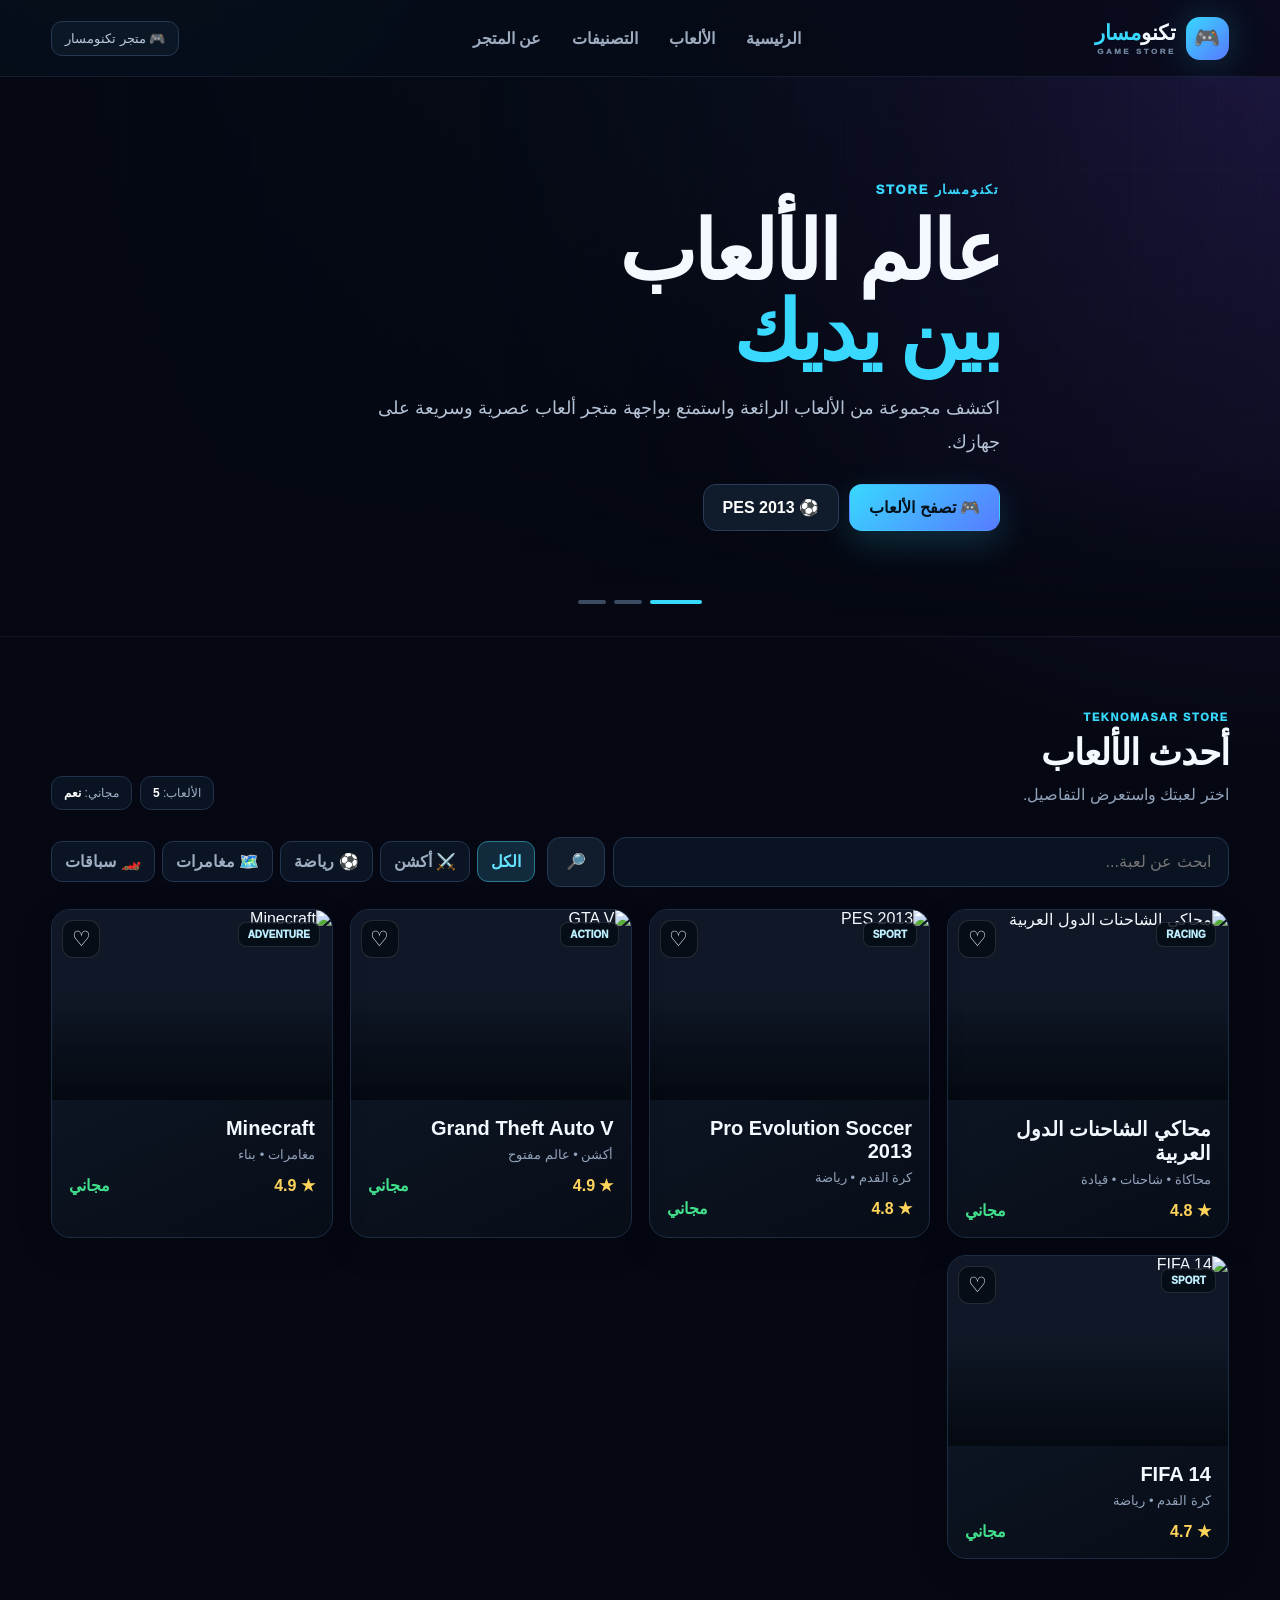
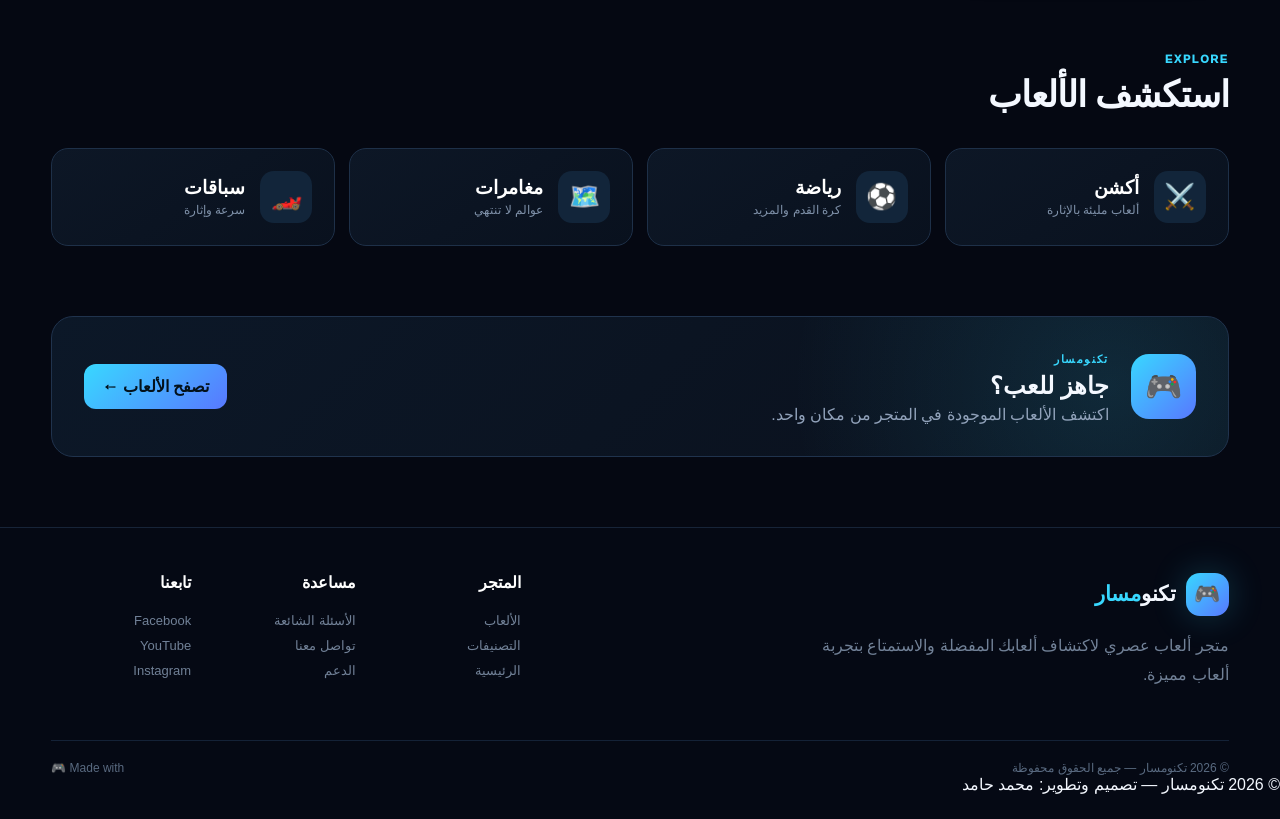
==== index.html @ 50c6098c "Add site banner styles to index.html Add styles for site banner and its image." ====
<!doctype html>
<html lang="ar" dir="rtl">
<head>
<meta charset="utf-8">
<meta name="viewport" content="width=device-width,initial-scale=1">
<title>تكنومسار | متجر الألعاب</title>
<meta name="description" content="تكنومسار - متجر ألعاب عربي احترافي">

<style>
  .site-banner {
    width: 100%;
    text-align: center;
    margin: 15px auto;
}

.site-banner img {
    width: 100%;
    max-width: 1200px;
    height: auto;
    border-radius: 15px;
    display: block;
    margin: auto;
}
:root{
  --bg:#050812;
  --panel:#0b1220;
  --panel2:#101a2c;
  --line:#20314a;
  --text:#f4f8ff;
  --muted:#91a2ba;
  --cyan:#38d8ff;
  --blue:#5878ff;
  --green:#28d17c;
  --danger:#ff5470;
  --shadow:0 25px 70px rgba(0,0,0,.45);
}

*{box-sizing:border-box}

html{scroll-behavior:smooth}

body{
  margin:0;
  background:
    radial-gradient(circle at 10% -10%,#12314b 0,transparent 30%),
    radial-gradient(circle at 100% 0,#211a48 0,transparent 28%),
    var(--bg);
  color:var(--text);
  font-family:"Segoe UI",Tahoma,Arial,sans-serif;
}

body:before{
  content:"";
  position:fixed;
  inset:0;
  pointer-events:none;
  z-index:-1;
  background-image:
    linear-gradient(rgba(255,255,255,.018) 1px,transparent 1px),
    linear-gradient(90deg,rgba(255,255,255,.018) 1px,transparent 1px);
  background-size:42px 42px;
  mask-image:linear-gradient(to bottom,#000,transparent 75%);
}

body.modal-open{overflow:hidden}

button,input{font:inherit}
button{cursor:pointer}
a{color:inherit;text-decoration:none}

.wrap{
  width:min(1240px,92%);
  margin:auto;
}

/* HEADER */

header{
  position:sticky;
  top:0;
  z-index:1000;
  background:rgba(5,8,18,.78);
  backdrop-filter:blur(22px);
  border-bottom:1px solid rgba(120,160,210,.13);
}

.nav{
  min-height:76px;
  display:flex;
  align-items:center;
  justify-content:space-between;
  gap:18px;
}

.logo{
  display:flex;
  align-items:center;
  gap:10px;
  font-weight:1000;
  font-size:21px;
  white-space:nowrap;
}

.logo-icon{
  width:43px;
  height:43px;
  display:grid;
  place-items:center;
  border-radius:14px;
  background:linear-gradient(135deg,var(--cyan),var(--blue));
  box-shadow:0 0 35px rgba(56,216,255,.22);
}

.logo-text span{color:var(--cyan)}

.logo small{
  display:block;
  color:#71849d;
  font-size:8px;
  letter-spacing:2.5px;
  margin-top:2px;
}

.links{
  display:flex;
  gap:5px;
  flex-wrap:wrap;
}

.links a{
  padding:10px 13px;
  border-radius:10px;
  color:#9eacc0;
  font-weight:800;
  transition:.2s;
}

.links a:hover{
  color:#fff;
  background:#111d30;
}

.nav-pill{
  border:1px solid #253752;
  background:#0c1726;
  padding:9px 13px;
  border-radius:11px;
  color:#b8c8db;
  font-size:13px;
}

/* HERO */

.hero{
  min-height:560px;
  position:relative;
  overflow:hidden;
  border-bottom:1px solid rgba(255,255,255,.06);
}

.hero-slide{
  position:absolute;
  inset:0;
  opacity:0;
  visibility:hidden;
  transition:opacity .7s ease,visibility .7s ease;
}

.hero-slide.active{
  opacity:1;
  visibility:visible;
}

.hero-art{
  position:absolute;
  inset:-20px;
  background-size:cover;
  background-position:center;
  filter:saturate(1.25);
  transform:scale(1.04);
  transition:transform 6s ease;
}

.hero-slide.active .hero-art{
  transform:scale(1.10);
}

.hero-slide:after{
  content:"";
  position:absolute;
  inset:0;
  background:
    linear-gradient(
      90deg,
      rgba(5,8,18,1) 0%,
      rgba(5,8,18,.88) 37%,
      rgba(5,8,18,.42) 70%,
      rgba(5,8,18,.15) 100%
    ),
    linear-gradient(
      0deg,
      var(--bg),
      transparent 30%
    );
}

.hero-content{
  position:relative;
  z-index:3;
  padding:105px 0 80px;
  max-width:720px;
}

.eyebrow{
  color:var(--cyan);
  font-size:13px;
  font-weight:1000;
  letter-spacing:1.8px;
}

.hero h1{
  margin:15px 0;
  font-size:clamp(45px,7vw,82px);
  line-height:.98;
  letter-spacing:-3px;
}

.hero h1 span{color:var(--cyan)}

.hero p{
  color:#b5c3d6;
  font-size:18px;
  line-height:1.9;
  max-width:650px;
}

.hero-buttons{
  display:flex;
  gap:10px;
  flex-wrap:wrap;
  margin-top:25px;
}

.btn{
  display:inline-flex;
  align-items:center;
  justify-content:center;
  gap:7px;
  padding:13px 19px;
  border-radius:13px;
  border:1px solid #293d5b;
  background:#101b2b;
  color:#fff;
  font-weight:900;
  transition:.2s;
}

.btn:hover{
  transform:translateY(-2px);
  filter:brightness(1.08);
}

.btn.primary{
  background:linear-gradient(135deg,var(--cyan),#587bff);
  color:#03111b;
  border-color:transparent;
  box-shadow:0 12px 35px rgba(56,216,255,.18);
}

.slider-controls{
  position:absolute;
  z-index:5;
  bottom:32px;
  right:50%;
  transform:translateX(50%);
  display:flex;
  gap:8px;
}

.dot{
  width:28px;
  height:4px;
  border:0;
  border-radius:20px;
  background:#3a4b63;
  transition:.25s;
}

.dot.active{
  width:52px;
  background:var(--cyan);
}

/* SECTIONS */

.section{padding:70px 0}

.head-row,
.section-header{
  display:flex;
  justify-content:space-between;
  align-items:end;
  gap:20px;
}

.section-tag{
  color:var(--cyan);
  font-size:11px;
  font-weight:1000;
  letter-spacing:1.6px;
}

.head h2,
.section-header h2{
  margin:7px 0;
  font-size:36px;
  letter-spacing:-1px;
}

.head p{
  color:var(--muted);
  margin:0;
  line-height:1.8;
}

.library-stats{
  display:flex;
  gap:8px;
  flex-wrap:wrap;
}

.stat{
  padding:9px 12px;
  border:1px solid var(--line);
  background:#0a1321;
  border-radius:11px;
  color:#9fb0c7;
  font-size:12px;
}

.stat b{color:#fff}

/* SEARCH */

.toolbar{
  display:flex;
  gap:12px;
  align-items:center;
  margin:27px 0 22px;
  flex-wrap:wrap;
}

.search{
  display:flex;
  gap:8px;
  flex:1;
  min-width:260px;
}

.search input{
  width:100%;
  padding:15px 17px;
  border-radius:13px;
  border:1px solid #223550;
  background:#0a1321;
  color:#fff;
  outline:none;
}

.search input:focus{
  border-color:#38d8ff77;
  box-shadow:0 0 0 4px rgba(56,216,255,.06);
}

.search button{
  padding:0 18px;
  border-radius:13px;
  border:1px solid #263a55;
  background:#111d2d;
  color:#d3deea;
}

.filters{
  display:flex;
  gap:7px;
  flex-wrap:wrap;
}

.filter{
  padding:10px 13px;
  border-radius:11px;
  border:1px solid #223550;
  background:#0b1422;
  color:#9eafc3;
  font-weight:800;
  transition:.2s;
}

.filter:hover,
.filter.active{
  background:#112b3d;
  color:#66e4ff;
  border-color:#2b7891;
}

/* GAMES */

.grid,
.games-grid{
  display:grid;
  grid-template-columns:repeat(auto-fill,minmax(245px,1fr));
  gap:17px;
}

.card,
.game-card{
  position:relative;
  overflow:hidden;
  background:linear-gradient(155deg,rgba(16,27,45,.97),rgba(8,14,24,.97));
  border:1px solid #1c2d44;
  border-radius:19px;
  transition:.28s;
  box-shadow:0 10px 35px rgba(0,0,0,.15);
}

.card:hover,
.game-card:hover{
  transform:translateY(-7px);
  border-color:#2e8fa9;
  box-shadow:0 25px 55px rgba(0,0,0,.45);
}

.game-image{
  height:190px;
  position:relative;
  overflow:hidden;
  background:#101827;
}

.game-image img{
  width:100%;
  height:100%;
  display:block;
  object-fit:cover;
  transition:.5s;
}

.game-card:hover .game-image img{
  transform:scale(1.07);
}

.game-image:after{
  content:"";
  position:absolute;
  inset:0;
  background:linear-gradient(0deg,rgba(3,7,13,.85),transparent 58%);
  pointer-events:none;
}

.game-badge{
  position:absolute;
  z-index:3;
  top:12px;
  right:12px;
  padding:6px 9px;
  border-radius:8px;
  background:rgba(4,12,20,.82);
  border:1px solid rgba(255,255,255,.12);
  color:#bdefff;
  font-size:10px;
  font-weight:1000;
}

.favorite-btn{
  position:absolute;
  z-index:5;
  top:10px;
  left:10px;
  width:38px;
  height:38px;
  border:1px solid rgba(255,255,255,.12);
  border-radius:11px;
  background:rgba(5,10,18,.72);
  color:#fff;
  font-size:21px;
  transition:.2s;
}

.favorite-btn:hover{transform:scale(1.06)}
.favorite-btn.active{color:#ff5873}

.game-overlay{
  position:absolute;
  z-index:4;
  inset:0;
  display:flex;
  align-items:center;
  justify-content:center;
  opacity:0;
  background:rgba(2,6,13,.45);
  backdrop-filter:blur(2px);
  transition:.25s;
}

.game-card:hover .game-overlay{opacity:1}

.game-overlay button{
  padding:11px 17px;
  border:0;
  border-radius:11px;
  background:linear-gradient(135deg,var(--cyan),var(--blue));
  color:#03111b;
  font-weight:1000;
}

.game-info{
  padding:17px;
}

.game-info h3{
  margin:0 0 7px;
  font-size:20px;
}

.game-category{
  color:#91a2ba;
  font-size:13px;
  margin:0 0 14px;
}

.game-bottom{
  display:flex;
  align-items:center;
  justify-content:space-between;
}

.rating{
  color:#ffd45b;
  font-weight:900;
}

.price{
  color:#42df8c;
  font-weight:1000;
}

.hidden{display:none!important}

.empty{
  grid-column:1/-1;
  text-align:center;
  padding:55px;
  color:#8fa0b7;
  border:1px dashed #24364d;
  border-radius:16px;
}

/* CATEGORIES */

.categories-section{
  padding:20px 0 70px;
}

.categories-grid{
  margin-top:25px;
  display:grid;
  grid-template-columns:repeat(4,1fr);
  gap:14px;
}

.category-card{
  text-align:right;
  display:flex;
  align-items:center;
  gap:15px;
  padding:22px;
  border:1px solid #1e3048;
  border-radius:17px;
  background:linear-gradient(145deg,#0d1726,#09111e);
  color:#fff;
  transition:.25s;
}

.category-card:hover{
  transform:translateY(-4px);
  border-color:#2b7189;
  background:#0e1b2c;
}

.category-icon{
  width:52px;
  height:52px;
  display:grid;
  place-items:center;
  border-radius:14px;
  background:#12253a;
  font-size:25px;
}

.category-card h3{
  margin:0 0 4px;
}

.category-card p{
  margin:0;
  color:#7f91a9;
  font-size:12px;
}

/* NEWSLETTER */

.newsletter{
  padding:0 0 70px;
}

.newsletter-content{
  padding:32px;
  border:1px solid #20334d;
  border-radius:22px;
  background:
    radial-gradient(circle at 90% 50%,rgba(56,216,255,.12),transparent 30%),
    linear-gradient(135deg,#0c1828,#0a101c);
  display:flex;
  align-items:center;
  gap:22px;
}

.newsletter-icon{
  width:65px;
  height:65px;
  flex:none;
  display:grid;
  place-items:center;
  border-radius:18px;
  background:linear-gradient(135deg,var(--cyan),var(--blue));
  font-size:30px;
}

.newsletter h2{
  margin:5px 0;
}

.newsletter p{
  margin:0;
  color:#91a2ba;
}

.primary-btn{
  margin-right:auto;
  flex:none;
  padding:13px 18px;
  border:0;
  border-radius:12px;
  background:linear-gradient(135deg,var(--cyan),var(--blue));
  color:#03111b;
  font-weight:1000;
}

/* MODAL */

.game-modal{
  position:fixed;
  inset:0;
  z-index:5000;
  display:flex;
  align-items:center;
  justify-content:center;
  padding:20px;
  opacity:0;
  visibility:hidden;
  transition:.25s;
}

.game-modal.active{
  opacity:1;
  visibility:visible;
}

.modal-backdrop{
  position:absolute;
  inset:0;
  background:rgba(0,0,0,.72);
  backdrop-filter:blur(8px);
}

.game-modal-content{
  position:relative;
  z-index:2;
  width:min(900px,100%);
  max-height:90vh;
  overflow:auto;
  border:1px solid #2a405d;
  border-radius:22px;
  background:#09111e;
  box-shadow:var(--shadow);
  transform:translateY(25px) scale(.97);
  transition:.3s;
}

.game-modal.active .game-modal-content{
  transform:translateY(0) scale(1);
}

.modal-close{
  position:absolute;
  z-index:10;
  top:13px;
  left:13px;
  width:40px;
  height:40px;
  border:1px solid #ffffff20;
  border-radius:12px;
  background:#07101ccc;
  color:#fff;
  font-size:25px;
}

.modal-cover{
  height:330px;
  background:#0d1726;
}

.modal-cover img{
  width:100%;
  height:100%;
  object-fit:cover;
}

.modal-body{
  padding:27px;
}

.modal-body h2{
  font-size:34px;
  margin:10px 0;
}

.modal-rating{
  display:flex;
  gap:7px;
  align-items:center;
  color:#ffd45b;
  font-weight:900;
}

.rating-text{
  color:#8091a8;
  font-weight:500;
  font-size:12px;
}

.modal-body>p{
  color:#aab9cc;
  line-height:1.9;
}

.game-features{
  display:grid;
  grid-template-columns:repeat(3,1fr);
  gap:10px;
  margin:22px 0;
}

.game-features>div{
  padding:15px;
  border:1px solid #1d3048;
  border-radius:13px;
  background:#0d1726;
}

.game-features span{
  display:block;
  font-size:21px;
  margin-bottom:7px;
}

.game-features strong,
.game-features small{
  display:block;
}

.game-features small{
  color:#91a2ba;
  margin-top:4px;
}

.modal-actions{
  display:flex;
  gap:10px;
}

.download-btn,
.secondary-btn{
  padding:13px 18px;
  border-radius:12px;
  font-weight:1000;
}

.download-btn{
  flex:1;
  border:0;
  background:linear-gradient(135deg,#16a75d,#20ca79);
  color:#03150b;
}

.secondary-btn{
  border:1px solid #2a3e59;
  background:#121e30;
  color:#d8e4f1;
}

/* FOOTER */

footer,
.site-footer{
  padding:45px 0 25px;
  border-top:1px solid #172438;
  background:#050914;
}

.footer-main{
  width:min(1240px,92%);
  margin:auto;
  display:grid;
  grid-template-columns:1.4fr 1fr;
  gap:50px;
}

.footer-brand p{
  max-width:430px;
  color:#718197;
  line-height:1.8;
}

.footer-links{
  display:grid;
  grid-template-columns:repeat(3,1fr);
  gap:25px;
}

.footer-links h4{
  margin-top:0;
  color:#fff;
}

.footer-links a{
  display:block;
  color:#718197;
  margin:10px 0;
  font-size:13px;
}

.footer-links a:hover{
  color:var(--cyan);
}

.footer-bottom{
  width:min(1240px,92%);
  margin:35px auto 0;
  padding-top:20px;
  border-top:1px solid #142237;
  display:flex;
  justify-content:space-between;
  color:#596a80;
  font-size:12px;
}

/* ANIMATION */

@keyframes cardIn{
  from{
    opacity:0;
    transform:translateY(18px);
  }
  to{
    opacity:1;
    transform:translateY(0);
  }
}

.game-card{
  animation:cardIn .55s ease both;
}

/* RESPONSIVE */

@media(max-width:900px){

  .links{
    display:none;
  }

  .hero{
    min-height:520px;
  }

  .hero-content{
    padding-top:90px;
  }

  .categories-grid{
    grid-template-columns:repeat(2,1fr);
  }

  .footer-main{
    grid-template-columns:1fr;
  }

}

@media(max-width:600px){

  .wrap{
    width:94%;
  }

  .nav{
    min-height:68px;
  }

  .nav-pill{
    display:none;
  }

  .hero{
    min-height:540px;
  }

  .hero-content{
    padding:85px 0 70px;
  }

  .hero h1{
    font-size:48px;
  }

  .hero p{
    font-size:15px;
  }

  .head-row,
  .section-header{
    align-items:flex-start;
    flex-direction:column;
  }

  .grid,
  .games-grid{
    grid-template-columns:1fr;
  }

  .categories-grid{
    grid-template-columns:1fr;
  }

  .newsletter-content{
    flex-direction:column;
    align-items:flex-start;
  }

  .primary-btn{
    margin-right:0;
    width:100%;
  }

  .game-features{
    grid-template-columns:1fr;
  }

  .modal-cover{
    height:210px;
  }

  .modal-body h2{
    font-size:26px;
  }

  .modal-actions{
    flex-direction:column;
  }

  .footer-links{
    grid-template-columns:1fr 1fr;
  }

  .footer-bottom{
    flex-direction:column;
    gap:10px;
  }

}
</style>
</head>

<body>

<!-- HEADER -->

<header>
  <div class="wrap nav">

    <a href="#" class="logo">

      <span class="logo-icon">🎮</span>

      <span class="logo-text">
        تكنو<span>مسار</span>
        <small>GAME STORE</small>
      </span>

    </a>

    <nav class="links">
      <a href="#home">الرئيسية</a>
      <a href="#games">الألعاب</a>
      <a href="#categories">التصنيفات</a>
      <a href="#about">عن المتجر</a>
    </nav>

    <div class="nav-pill">
      🎮 متجر تكنومسار
    </div>

  </div>
</header>


<!-- HERO -->

<section class="hero" id="home">

  <div class="hero-slide active">

    <div
      class="hero-art"
      style="background-image:url('https://images.unsplash.com/photo-1542751371-adc38448a05e?auto=format&fit=crop&w=1800&q=85')">
    </div>

    <div class="wrap hero-content">

      <div class="eyebrow">
        تكنومسار STORE
      </div>

      <h1>
        عالم الألعاب<br>
        <span>بين يديك</span>
      </h1>

      <p>
        اكتشف مجموعة من الألعاب الرائعة واستمتع
        بواجهة متجر ألعاب عصرية وسريعة على جهازك.
      </p>

      <div class="hero-buttons">

        <a href="#games" class="btn primary">
          🎮 تصفح الألعاب
        </a>

        <button class="btn" onclick="openGame('pes2013')">
          ⚽ PES 2013
        </button>

      </div>

    </div>
  </div>


  <div class="hero-slide">

    <div
      class="hero-art"
      style="background-image:url('https://images.unsplash.com/photo-1511512578047-dfb367046420?auto=format&fit=crop&w=1800&q=85')">
    </div>

    <div class="wrap hero-content">

      <div class="eyebrow">
        CLASSIC FOOTBALL
      </div>

      <h1>
        PES 2013<br>
        <span>الكلاسيكية</span>
      </h1>

      <p>
        ارجع إلى واحدة من أشهر ألعاب كرة القدم
        الكلاسيكية واستمتع بتجربة مليئة بالحماس.
      </p>

      <div class="hero-buttons">

        <button
          class="btn primary"
          onclick="openGame('pes2013')">

          ⚽ شاهد اللعبة

        </button>

      </div>

    </div>
  </div>


  <div class="hero-slide">

    <div
      class="hero-art"
      style="background-image:url('https://images.unsplash.com/photo-1550745165-9bc0b252726f?auto=format&fit=crop&w=1800&q=85')">
    </div>

    <div class="wrap hero-content">

      <div class="eyebrow">
        YOUR GAME LIBRARY
      </div>

      <h1>
        لعبتك<br>
        <span>المفضلة هنا</span>
      </h1>

      <p>
        ابحث بين الألعاب واستخدم التصنيفات للوصول
        إلى اللعبة التي تريدها بسرعة.
      </p>

      <div class="hero-buttons">

        <a href="#games" class="btn primary">
          🔎 اكتشف المكتبة
        </a>

      </div>

    </div>
  </div>


  <div class="slider-controls">

    <button
      class="dot active"
      onclick="goSlide(0)">
    </button>

    <button
      class="dot"
      onclick="goSlide(1)">
    </button>

    <button
      class="dot"
      onclick="goSlide(2)">
    </button>

  </div>

</section>


<!-- GAMES -->

<section class="section" id="games">

  <div class="wrap">

    <div class="head-row">

      <div class="head">

        <span class="section-tag">
          TEKNOMASAR STORE
        </span>

        <h2>
          أحدث الألعاب
        </h2>

        <p>
          اختر لعبتك واستعرض التفاصيل.
        </p>

      </div>

      <div class="library-stats">

        <div class="stat">
          الألعاب:
          <b id="gamesCount">5</b>
        </div>

        <div class="stat">
          مجاني:
          <b>نعم</b>
        </div>

      </div>

    </div>


    <!-- SEARCH -->

    <div class="toolbar">

      <div class="search">

        <input
          id="searchInput"
          type="search"
          placeholder="ابحث عن لعبة..."
          oninput="searchGames()">

        <button onclick="searchGames()">
          🔎
        </button>

      </div>


      <div class="filters">

        <button
          class="filter active"
          onclick="filterGames('all',this)">
          الكل
        </button>

        <button
          class="filter"
          onclick="filterGames('action',this)">
          ⚔️ أكشن
        </button>

        <button
          class="filter"
          onclick="filterGames('sport',this)">
          ⚽ رياضة
        </button>

        <button
          class="filter"
          onclick="filterGames('adventure',this)">
          🗺️ مغامرات
        </button>

        <button
          class="filter"
          onclick="filterGames('racing',this)">
          🏎️ سباقات
        </button>

      </div>

    </div>


    <!-- GAMES GRID -->

    <div class="games-grid" id="gamesGrid">


      <!-- محاكي الشاحنات الدول العربية -->

      <article
        class="game-card"
        data-game="truckArab"
        data-category="racing"
        data-name="محاكي الشاحنات الدول العربية محاكي الشاحنات">

        <div class="game-image">

          <img
            src="https://raw.githubusercontent.com/Mohamed-tool-grafix/technomasar/main/images.jpeg"
            alt="محاكي الشاحنات الدول العربية">

          <span class="game-badge">
            RACING
          </span>

          <button
            class="favorite-btn"
            onclick="toggleFavorite(this)">
            ♡
          </button>

          <div class="game-overlay">

            <button onclick="openGame('truckArab')">
              عرض اللعبة
            </button>

          </div>

        </div>

        <div class="game-info">

          <h3>
            محاكي الشاحنات الدول العربية
          </h3>

          <p class="game-category">
            محاكاة • شاحنات • قيادة
          </p>

          <div class="game-bottom">

            <span class="rating">
              ★ 4.8
            </span>

            <span class="price">
              مجاني
            </span>

          </div>

        </div>

      </article>


      <!-- PES 2013 -->

      <article
        class="game-card"
        data-game="pes2013"
        data-category="sport"
        data-name="Pro Evolution Soccer 2013 PES 2013 كرة القدم">

        <div class="game-image">

          <img
            src="https://raw.githubusercontent.com/Mohamed-tool-grafix/technomasar/main/file_00000000a93c820aba7a6e700e553412.png"
            alt="PES 2013"
            onerror="this.onerror=null;this.src='https://placehold.co/900x500/10243a/ffffff?text=PES+2013';">

          <span class="game-badge">
            SPORT
          </span>

          <button
            class="favorite-btn"
            onclick="toggleFavorite(this)">
            ♡
          </button>

          <div class="game-overlay">

            <button onclick="openGame('pes2013')">
              عرض اللعبة
            </button>

          </div>

        </div>


        <div class="game-info">

          <h3>
            Pro Evolution Soccer 2013
          </h3>

          <p class="game-category">
            كرة القدم • رياضة
          </p>

          <div class="game-bottom">

            <span class="rating">
              ★ 4.8
            </span>

            <span class="price">
              مجاني
            </span>

          </div>

        </div>

      </article>


      <!-- GTA V -->

      <article
        class="game-card"
        data-game="gta5"
        data-category="action"
        data-name="Grand Theft Auto V GTA 5 أكشن">

        <div class="game-image">

          <img
            src="https://cdn.cloudflare.steamstatic.com/steam/apps/271590/header.jpg"
            alt="GTA V"
            onerror="this.onerror=null;this.src='https://placehold.co/900x500/241827/ffffff?text=GTA+V';">

          <span class="game-badge">
            ACTION
          </span>

          <button
            class="favorite-btn"
            onclick="toggleFavorite(this)">
            ♡
          </button>

          <div class="game-overlay">

            <button onclick="openGame('gta5')">
              عرض اللعبة
            </button>

          </div>

        </div>


        <div class="game-info">

          <h3>
            Grand Theft Auto V
          </h3>

          <p class="game-category">
            أكشن • عالم مفتوح
          </p>

          <div class="game-bottom">

            <span class="rating">
              ★ 4.9
            </span>

            <span class="price">
              مجاني
            </span>

          </div>

        </div>

      </article>


      <!-- MINECRAFT -->

      <article
        class="game-card"
        data-game="minecraft"
        data-category="adventure"
        data-name="Minecraft ماينكرافت مغامرات بناء">

        <div class="game-image">

          <img
            src="https://cdn.cloudflare.steamstatic.com/steam/apps/1672970/header.jpg"
            alt="Minecraft"
            onerror="this.onerror=null;this.src='https://placehold.co/900x500/163b2a/ffffff?text=Minecraft';">

          <span class="game-badge">
            ADVENTURE
          </span>

          <button
            class="favorite-btn"
            onclick="toggleFavorite(this)">
            ♡
          </button>

          <div class="game-overlay">

            <button onclick="openGame('minecraft')">
              عرض اللعبة
            </button>

          </div>

        </div>


        <div class="game-info">

          <h3>
            Minecraft
          </h3>

          <p class="game-category">
            مغامرات • بناء
          </p>

          <div class="game-bottom">

            <span class="rating">
              ★ 4.9
            </span>

            <span class="price">
              مجاني
            </span>

          </div>

        </div>

      </article>


      <!-- FIFA 14 -->

      <article
        class="game-card"
        data-game="fifa14"
        data-category="sport"
        data-name="FIFA 14 فيفا 14 كرة القدم">

        <div class="game-image">

          <img
            src="https://raw.githubusercontent.com/Mohamed-tool-grafix/technomasar/main/images%20(1).jpeg"
            alt="FIFA 14"
            onerror="this.onerror=null;this.src='https://placehold.co/900x500/172b22/ffffff?text=FIFA+14';">

          <span class="game-badge">
            SPORT
          </span>

          <button
            class="favorite-btn"
            onclick="toggleFavorite(this)">
            ♡
          </button>

          <div class="game-overlay">

            <button onclick="openGame('fifa14')">
              عرض اللعبة
            </button>

          </div>

        </div>


        <div class="game-info">

          <h3>
            FIFA 14
          </h3>

          <p class="game-category">
            كرة القدم • رياضة
          </p>

          <div class="game-bottom">

            <span class="rating">
              ★ 4.7
            </span>

            <span class="price">
              مجاني
            </span>

          </div>

        </div>

      </article>


      <!-- EMPTY -->

      <div
        id="emptyState"
        class="empty hidden">

        <div style="font-size:40px">
          🔎
        </div>

        <h3>
          لم نجد اللعبة
        </h3>

        <p>
          جرّب البحث باسم مختلف.
        </p>

      </div>

    </div>

  </div>

</section>


<!-- CATEGORIES -->

<section class="categories-section" id="categories">

  <div class="wrap">

    <div class="section-header">

      <div>
        <span class="section-tag">
          EXPLORE
        </span>

        <h2>
          استكشف الألعاب
        </h2>
      </div>

    </div>

    <div class="categories-grid">

      <button
        class="category-card"
        onclick="activateCategory('action')">

        <div class="category-icon">
          ⚔️
        </div>

        <div>
          <h3>أكشن</h3>
          <p>ألعاب مليئة بالإثارة</p>
        </div>

      </button>


      <button
        class="category-card"
        onclick="activateCategory('sport')">

        <div class="category-icon">
          ⚽
        </div>

        <div>
          <h3>رياضة</h3>
          <p>كرة القدم والمزيد</p>
        </div>

      </button>


      <button
        class="category-card"
        onclick="activateCategory('adventure')">

        <div class="category-icon">
          🗺️
        </div>

        <div>
          <h3>مغامرات</h3>
          <p>عوالم لا تنتهي</p>
        </div>

      </button>


      <button
        class="category-card"
        onclick="activateCategory('racing')">

        <div class="category-icon">
          🏎️
        </div>

        <div>
          <h3>سباقات</h3>
          <p>سرعة وإثارة</p>
        </div>

      </button>

    </div>

  </div>

</section>


<!-- NEWSLETTER -->

<section class="newsletter">

  <div class="wrap">

    <div class="newsletter-content">

      <div class="newsletter-icon">
        🎮
      </div>

      <div>

        <span class="section-tag">
          تكنومسار
        </span>

        <h2>
          جاهز للعب؟
        </h2>

        <p>
          اكتشف الألعاب الموجودة في المتجر من مكان واحد.
        </p>

      </div>

      <button
        onclick="scrollToGames()"
        class="primary-btn">

        تصفح الألعاب ←

      </button>

    </div>

  </div>

</section>


<!-- GAME MODAL -->

<div class="game-modal" id="gameModal">

  <div
    class="modal-backdrop"
    onclick="closeGame()">
  </div>


  <div class="game-modal-content">

    <button
      class="modal-close"
      onclick="closeGame()">
      ×
    </button>


    <div class="modal-cover">

      <img
        id="modalImage"
        src=""
        alt="">

    </div>


    <div class="modal-body">

      <span
        id="modalCategory"
        class="section-tag">
        GAME
      </span>

      <h2 id="modalTitle">
        اسم اللعبة
      </h2>


      <div class="modal-rating">

        <span>★</span>

        <span id="modalRating">
          4.8
        </span>

        <span class="rating-text">
          تقييم اللاعبين
        </span>

      </div>


      <p id="modalDescription">
        وصف اللعبة.
      </p>


      <div class="game-features">

        <div>

          <span>🎮</span>

          <strong>
            نوع اللعبة
          </strong>

          <small id="modalGenre">
            أكشن
          </small>

        </div>


        <div>

          <span>💻</span>

          <strong>
            المنصة
          </strong>

          <small>
            PC
          </small>

        </div>


        <div>

          <span>🌐</span>

          <strong>
            اللغة
          </strong>

          <small>
            متعددة
          </small>

        </div>

      </div>


      <div class="modal-actions">

        <button
          class="download-btn"
          onclick="downloadGame()">

          ⬇ تحميل اللعبة

        </button>

        <button
          class="secondary-btn"
          onclick="closeGame()">

          رجوع

        </button>

      </div>

    </div>

  </div>

</div>


<!-- FOOTER -->

<footer
  class="site-footer"
  id="about">

  <div class="footer-main">

    <div class="footer-brand">

      <div class="logo">

        <span class="logo-icon">
          🎮
        </span>

        <span class="logo-text">
          تكنو<span>مسار</span>
        </span>

      </div>

      <p>
        متجر ألعاب عصري لاكتشاف ألعابك المفضلة
        والاستمتاع بتجربة ألعاب مميزة.
      </p>

    </div>


    <div class="footer-links">

      <div>

        <h4>
          المتجر
        </h4>

        <a href="#games">
          الألعاب
        </a>

        <a href="#categories">
          التصنيفات
        </a>

        <a href="#home">
          الرئيسية
        </a>

      </div>


      <div>

        <h4>
          مساعدة
        </h4>

        <a href="#">
          الأسئلة الشائعة
        </a>

        <a href="#">
          تواصل معنا
        </a>

        <a href="#">
          الدعم
        </a>

      </div>


      <div>

        <h4>
          تابعنا
        </h4>

        <a href="#">
          Facebook
        </a>

        <a href="#">
          YouTube
        </a>

        <a href="#">
          Instagram
        </a>

      </div>

    </div>

  </div>


  <div class="footer-bottom">

    <span>
      © 2026 تكنومسار — جميع الحقوق محفوظة
    </span>

    <span>
      Made with 🎮
    </span>

  </div>
© 2026 تكنومسار — تصميم وتطوير: محمد حامد
</footer>


<!-- JAVASCRIPT -->

<script>

/* GAME DATABASE */

const games = {

  truckArab: {

    title:"محاكي الشاحنات الدول العربية",

    category:"RACING",

    genre:"محاكاة • شاحنات • قيادة",

    rating:"4.8",

    image:"https://raw.githubusercontent.com/Mohamed-tool-grafix/technomasar/main/images.jpeg",

    description:
      "لعبة محاكاة شاحنات وقيادة في أجواء مستوحاة من الدول العربية.",

    download:
      "https://c.go4techno.com/abokreeem-833"

  },


  pes2013: {

    title:"Pro Evolution Soccer 2013",

    category:"SPORT",

    genre:"كرة القدم",

    rating:"4.8",

    image:"https://raw.githubusercontent.com/Mohamed-tool-grafix/technomasar/main/file_00000000a93c820aba7a6e700e553412.png",

    description:
      "استمتع بتجربة كرة القدم الكلاسيكية مع Pro Evolution Soccer 2013، واحدة من ألعاب كرة القدم المحبوبة لدى الكثير من اللاعبين.",

    download:
      "https://youssefsayed2003.blogspot.com/2025/03/2013.html"

  },


  gta5: {

    title:"Grand Theft Auto V",

    category:"ACTION",

    genre:"أكشن • عالم مفتوح",

    rating:"4.9",

    image:"https://cdn.cloudflare.steamstatic.com/steam/apps/271590/header.jpg",

    description:
      "عالم مفتوح مليء بالمغامرات والمهام والاستكشاف وتجربة لعب متنوعة.",

    download:
      "https://uptogames.net/download-grand-theft-auto-v-free/"

  },


  minecraft: {

    title:"Minecraft",

    category:"ADVENTURE",

    genre:"مغامرات • بناء",

    rating:"4.9",

    image:"https://cdn.cloudflare.steamstatic.com/steam/apps/1672970/header.jpg",

    description:
      "ابنِ عالمك الخاص واستكشف البيئات المختلفة وصمّم مغامرتك بالطريقة التي تريدها.",

    download:
      "https://www.mediafire.com/file/vjxqehwjsnyp3mo/MCPE-Patched-1.21.100.apk/file"

  },


  fifa14: {

    title:"FIFA 14",

    category:"SPORT",

    genre:"كرة القدم",

    rating:"4.7",

    image:"https://raw.githubusercontent.com/Mohamed-tool-grafix/technomasar/main/images%20(1).jpeg",

    description:
      "لعبة كرة قدم كلاسيكية تقدم مباريات وحماسًا كبيرًا لمحبي ألعاب كرة القدم.",

    download:
      "https://uptogames.net/download-fifa-14-for-pc/"

  }

};


/* CURRENT GAME */

let currentGameId = null;


/* OPEN GAME */

function openGame(gameId){

  const game = games[gameId];

  if(!game) return;

  currentGameId = gameId;

  document.getElementById("modalTitle").textContent =
    game.title;

  document.getElementById("modalCategory").textContent =
    game.category;

  document.getElementById("modalGenre").textContent =
    game.genre;

  document.getElementById("modalRating").textContent =
    game.rating;

  document.getElementById("modalDescription").textContent =
    game.description;

  const image =
    document.getElementById("modalImage");

  image.src = game.image;

  image.onerror = function(){

    this.onerror = null;

    this.src =
      "https://placehold.co/1200x600/111827/ffffff?text=" +
      encodeURIComponent(game.title);

  };

  document
    .getElementById("gameModal")
    .classList.add("active");

  document.body.classList.add("modal-open");

}


/* CLOSE GAME */

function closeGame(){

  document
    .getElementById("gameModal")
    .classList.remove("active");

  document.body.classList.remove("modal-open");

}


/* DOWNLOAD */

function downloadGame(){

  if(!currentGameId) return;

  const game = games[currentGameId];

  if(!game.download){

    alert(
      "رابط التحميل لهذه اللعبة غير مضاف حاليًا."
    );

    return;

  }

  window.open(
    game.download,
    "_blank",
    "noopener,noreferrer"
  );

}


/* FAVORITES */

function toggleFavorite(button){

  button.classList.toggle("active");

  if(button.classList.contains("active")){

    button.innerHTML = "♥";

  }else{

    button.innerHTML = "♡";

  }

}


/* SCROLL */

function scrollToGames(){

  const section =
    document.getElementById("games");

  if(section){

    section.scrollIntoView({
      behavior:"smooth"
    });

  }

}


/* FILTER */

let currentCategory = "all";


function filterGames(category,button){

  currentCategory = category;

  document
    .querySelectorAll(".filter")
    .forEach(btn=>{
      btn.classList.remove("active");
    });

  if(button){
    button.classList.add("active");
  }

  applyFilters();

  scrollToGames();

}


/* CATEGORY */

function activateCategory(category){

  const buttons =
    document.querySelectorAll(".filter");

  buttons.forEach(btn=>{
    btn.classList.remove("active");
  });

  const categoryNames = {

    action:"أكشن",

    sport:"رياضة",

    adventure:"مغامرات",

    racing:"سباقات"

  };

  const matching =
    [...buttons].find(
      btn =>
        btn.textContent
          .toLowerCase()
          .includes(categoryNames[category])
    );

  if(matching){
    matching.classList.add("active");
  }

  currentCategory = category;

  applyFilters();

  scrollToGames();

}


/* SEARCH */

function searchGames(){

  applyFilters();

}


/* APPLY FILTERS */

function applyFilters(){

  const input =
    document.getElementById("searchInput");

  const query =
    input.value
      .trim()
      .toLowerCase();

  const cards =
    document.querySelectorAll(".game-card");

  let visible = 0;

  cards.forEach(card => {

    const category =
      card.dataset.category || "";

    const name =
      card.dataset.name || "";

    const categoryMatch =
      currentCategory === "all" ||
      category === currentCategory;

    const searchMatch =
      !query ||
      name.toLowerCase().includes(query);

    if(categoryMatch && searchMatch){

      card.style.display = "";

      visible++;

    }else{

      card.style.display = "none";

    }

  });

  document
    .getElementById("emptyState")
    .classList.toggle(
      "hidden",
      visible !== 0
    );

}


/* KEYBOARD */

document.addEventListener(
  "keydown",
  function(event){

    if(event.key === "Escape"){
      closeGame();
    }

  }
);


/* HERO SLIDER */

let currentSlide = 0;

const slides =
  document.querySelectorAll(".hero-slide");

const dots =
  document.querySelectorAll(".dot");


function goSlide(index){

  if(!slides.length) return;

  slides[currentSlide]
    .classList.remove("active");

  dots[currentSlide]
    .classList.remove("active");

  currentSlide = index;

  slides[currentSlide]
    .classList.add("active");

  dots[currentSlide]
    .classList.add("active");

}


/* AUTO SLIDER */

setInterval(function(){

  goSlide(
    (currentSlide + 1) %
    slides.length
  );

},5000);


/* START */

document.addEventListener(
  "DOMContentLoaded",
  function(){

    const cards =
      document.querySelectorAll(".game-card");

    document
      .getElementById("gamesCount")
      .textContent =
      cards.length;

    cards.forEach((card,index)=>{

      card.style.animationDelay =
        `${index * .08}s`;

    });

  }
);

</script>

</body>
</html>
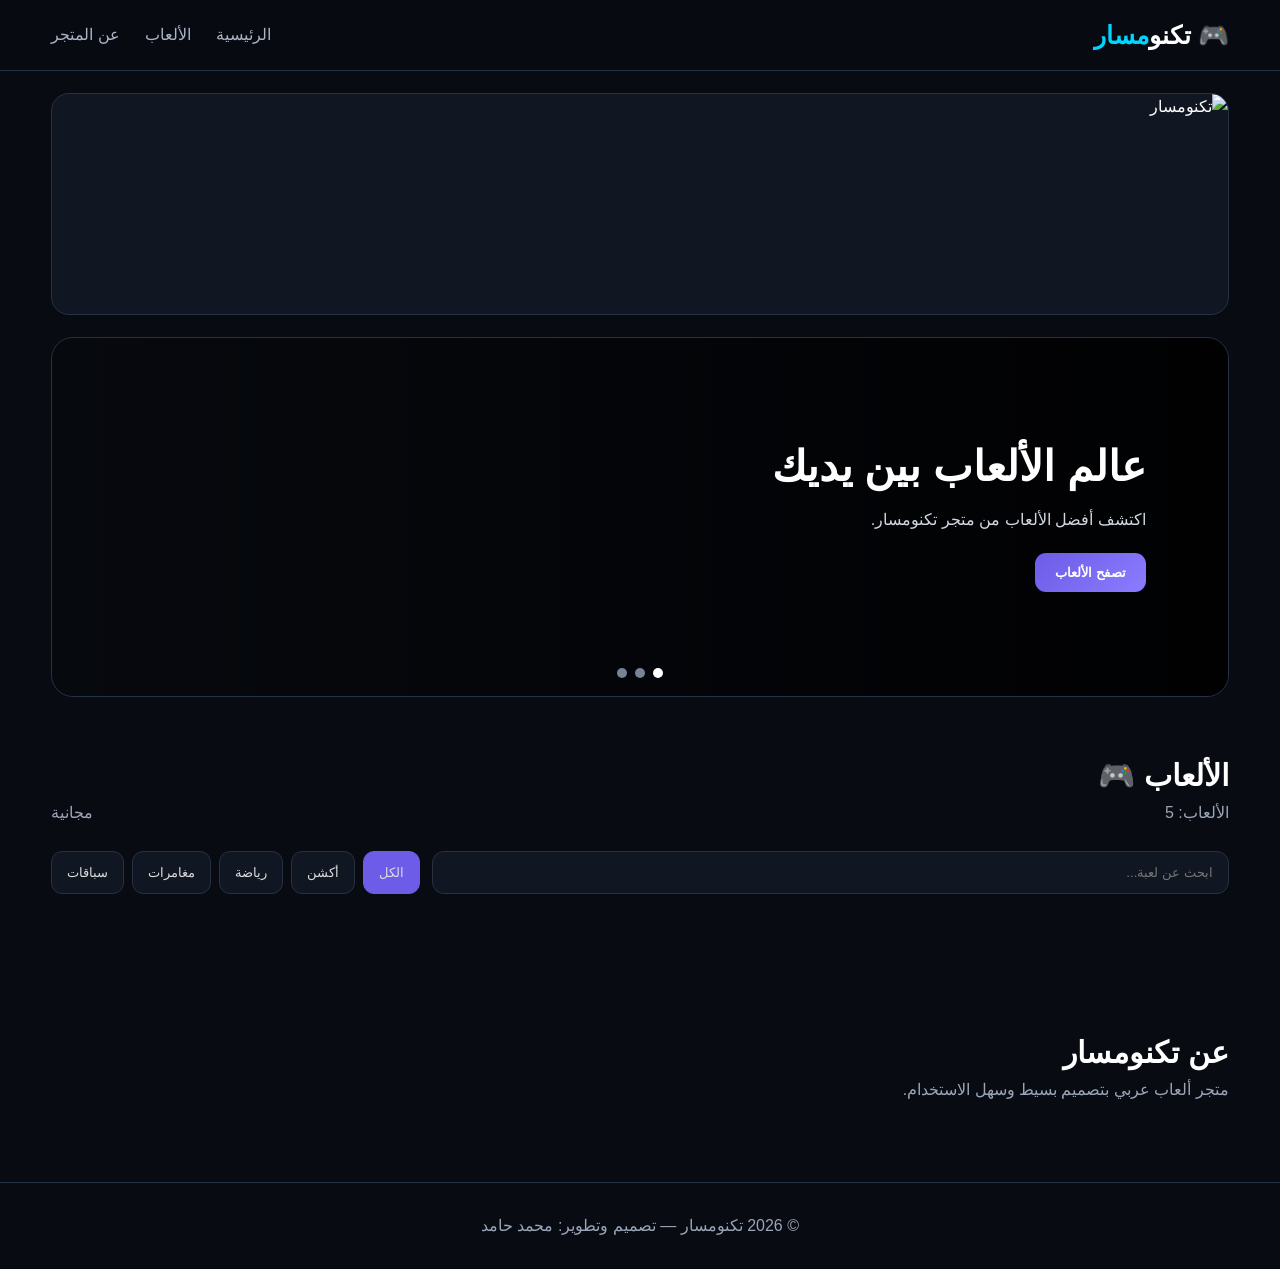
==== commit 8c34bbcb: "Update index.html" ====
--- a/index.html
+++ b/index.html
@@ -4,2458 +4,628 @@
 <meta charset="utf-8">
 <meta name="viewport" content="width=device-width,initial-scale=1">
 <title>تكنومسار | متجر الألعاب</title>
-<meta name="description" content="تكنومسار - متجر ألعاب عربي احترافي">
+<meta name="description" content="تكنومسار - متجر ألعاب عربي">
 
 <style>
-  .site-banner {
-    width: 100%;
-    text-align: center;
-    margin: 15px auto;
-}
-
-.site-banner img {
-    width: 100%;
-    max-width: 1200px;
-    height: auto;
-    border-radius: 15px;
-    display: block;
-    margin: auto;
-}
-:root{
-  --bg:#050812;
-  --panel:#0b1220;
-  --panel2:#101a2c;
-  --line:#20314a;
-  --text:#f4f8ff;
-  --muted:#91a2ba;
-  --cyan:#38d8ff;
-  --blue:#5878ff;
-  --green:#28d17c;
-  --danger:#ff5470;
-  --shadow:0 25px 70px rgba(0,0,0,.45);
-}
-
-*{box-sizing:border-box}
-
-html{scroll-behavior:smooth}
-
+*{box-sizing:border-box;margin:0;padding:0}
 body{
-  margin:0;
-  background:
-    radial-gradient(circle at 10% -10%,#12314b 0,transparent 30%),
-    radial-gradient(circle at 100% 0,#211a48 0,transparent 28%),
-    var(--bg);
-  color:var(--text);
-  font-family:"Segoe UI",Tahoma,Arial,sans-serif;
-}
-
-body:before{
-  content:"";
-  position:fixed;
-  inset:0;
-  pointer-events:none;
-  z-index:-1;
-  background-image:
-    linear-gradient(rgba(255,255,255,.018) 1px,transparent 1px),
-    linear-gradient(90deg,rgba(255,255,255,.018) 1px,transparent 1px);
-  background-size:42px 42px;
-  mask-image:linear-gradient(to bottom,#000,transparent 75%);
-}
-
-body.modal-open{overflow:hidden}
-
-button,input{font:inherit}
-button{cursor:pointer}
-a{color:inherit;text-decoration:none}
-
-.wrap{
-  width:min(1240px,92%);
-  margin:auto;
-}
-
-/* HEADER */
+font-family:Tahoma,Arial,sans-serif;
+background:#080b12;
+color:#fff;
+line-height:1.6
+}
+a{text-decoration:none;color:inherit}
+.container{width:92%;max-width:1200px;margin:auto}
 
 header{
-  position:sticky;
-  top:0;
-  z-index:1000;
-  background:rgba(5,8,18,.78);
-  backdrop-filter:blur(22px);
-  border-bottom:1px solid rgba(120,160,210,.13);
-}
-
+position:sticky;
+top:0;
+z-index:50;
+background:rgba(8,11,18,.96);
+border-bottom:1px solid #263142
+}
 .nav{
-  min-height:76px;
-  display:flex;
-  align-items:center;
-  justify-content:space-between;
-  gap:18px;
-}
-
-.logo{
-  display:flex;
-  align-items:center;
-  gap:10px;
-  font-weight:1000;
-  font-size:21px;
-  white-space:nowrap;
-}
-
-.logo-icon{
-  width:43px;
-  height:43px;
-  display:grid;
-  place-items:center;
-  border-radius:14px;
-  background:linear-gradient(135deg,var(--cyan),var(--blue));
-  box-shadow:0 0 35px rgba(56,216,255,.22);
-}
-
-.logo-text span{color:var(--cyan)}
-
-.logo small{
-  display:block;
-  color:#71849d;
-  font-size:8px;
-  letter-spacing:2.5px;
-  margin-top:2px;
-}
-
-.links{
-  display:flex;
-  gap:5px;
-  flex-wrap:wrap;
-}
-
-.links a{
-  padding:10px 13px;
-  border-radius:10px;
-  color:#9eacc0;
-  font-weight:800;
-  transition:.2s;
-}
-
-.links a:hover{
-  color:#fff;
-  background:#111d30;
-}
-
-.nav-pill{
-  border:1px solid #253752;
-  background:#0c1726;
-  padding:9px 13px;
-  border-radius:11px;
-  color:#b8c8db;
-  font-size:13px;
-}
-
-/* HERO */
+min-height:70px;
+display:flex;
+align-items:center;
+justify-content:space-between
+}
+.logo{font-size:25px;font-weight:900}
+.logo span{color:#00d4ff}
+nav{display:flex;gap:25px;color:#aab4c4}
+nav a:hover{color:#fff}
+
+.site-banner{
+margin:22px auto;
+border-radius:18px;
+overflow:hidden;
+border:1px solid #263142;
+background:#111722
+}
+.site-banner img{
+display:block;
+width:100%;
+height:220px;
+object-fit:cover
+}
 
 .hero{
-  min-height:560px;
-  position:relative;
-  overflow:hidden;
-  border-bottom:1px solid rgba(255,255,255,.06);
-}
-
-.hero-slide{
-  position:absolute;
-  inset:0;
-  opacity:0;
-  visibility:hidden;
-  transition:opacity .7s ease,visibility .7s ease;
-}
-
-.hero-slide.active{
-  opacity:1;
-  visibility:visible;
-}
-
-.hero-art{
-  position:absolute;
-  inset:-20px;
-  background-size:cover;
-  background-position:center;
-  filter:saturate(1.25);
-  transform:scale(1.04);
-  transition:transform 6s ease;
-}
-
-.hero-slide.active .hero-art{
-  transform:scale(1.10);
-}
-
-.hero-slide:after{
-  content:"";
-  position:absolute;
-  inset:0;
-  background:
-    linear-gradient(
-      90deg,
-      rgba(5,8,18,1) 0%,
-      rgba(5,8,18,.88) 37%,
-      rgba(5,8,18,.42) 70%,
-      rgba(5,8,18,.15) 100%
-    ),
-    linear-gradient(
-      0deg,
-      var(--bg),
-      transparent 30%
-    );
-}
-
-.hero-content{
-  position:relative;
-  z-index:3;
-  padding:105px 0 80px;
-  max-width:720px;
-}
-
-.eyebrow{
-  color:var(--cyan);
-  font-size:13px;
-  font-weight:1000;
-  letter-spacing:1.8px;
-}
-
-.hero h1{
-  margin:15px 0;
-  font-size:clamp(45px,7vw,82px);
-  line-height:.98;
-  letter-spacing:-3px;
-}
-
-.hero h1 span{color:var(--cyan)}
-
-.hero p{
-  color:#b5c3d6;
-  font-size:18px;
-  line-height:1.9;
-  max-width:650px;
-}
-
-.hero-buttons{
-  display:flex;
-  gap:10px;
-  flex-wrap:wrap;
-  margin-top:25px;
+height:360px;
+position:relative;
+overflow:hidden;
+border-radius:22px;
+border:1px solid #263142
+}
+.slide{
+position:absolute;
+inset:0;
+background-size:cover;
+background-position:center;
+opacity:0;
+transition:.5s
+}
+.slide.active{opacity:1}
+.slide:after{
+content:"";
+position:absolute;
+inset:0;
+background:linear-gradient(90deg,rgba(0,0,0,.2),rgba(0,0,0,.9))
+}
+.slide-content{
+position:absolute;
+z-index:2;
+right:7%;
+top:50%;
+transform:translateY(-50%);
+max-width:570px
+}
+.slide-content h1{
+font-size:42px;
+line-height:1.2;
+margin-bottom:15px
+}
+.slide-content p{
+color:#d2d8e2;
+margin-bottom:20px
 }
 
 .btn{
-  display:inline-flex;
-  align-items:center;
-  justify-content:center;
-  gap:7px;
-  padding:13px 19px;
-  border-radius:13px;
-  border:1px solid #293d5b;
-  background:#101b2b;
-  color:#fff;
-  font-weight:900;
-  transition:.2s;
-}
-
-.btn:hover{
-  transform:translateY(-2px);
-  filter:brightness(1.08);
-}
-
-.btn.primary{
-  background:linear-gradient(135deg,var(--cyan),#587bff);
-  color:#03111b;
-  border-color:transparent;
-  box-shadow:0 12px 35px rgba(56,216,255,.18);
-}
-
-.slider-controls{
-  position:absolute;
-  z-index:5;
-  bottom:32px;
-  right:50%;
-  transform:translateX(50%);
-  display:flex;
-  gap:8px;
-}
-
+border:0;
+border-radius:11px;
+padding:12px 20px;
+cursor:pointer;
+font-weight:bold
+}
+.primary{
+background:linear-gradient(135deg,#6c5ce7,#8b7cff);
+color:#fff
+}
+.secondary{
+background:#202a39;
+color:#fff;
+border:1px solid #344052
+}
+
+.dots{
+position:absolute;
+bottom:18px;
+right:50%;
+transform:translateX(50%);
+z-index:5;
+display:flex;
+gap:8px
+}
 .dot{
-  width:28px;
-  height:4px;
-  border:0;
-  border-radius:20px;
-  background:#3a4b63;
-  transition:.25s;
-}
-
-.dot.active{
-  width:52px;
-  background:var(--cyan);
-}
-
-/* SECTIONS */
-
-.section{padding:70px 0}
-
-.head-row,
-.section-header{
-  display:flex;
-  justify-content:space-between;
-  align-items:end;
-  gap:20px;
-}
-
-.section-tag{
-  color:var(--cyan);
-  font-size:11px;
-  font-weight:1000;
-  letter-spacing:1.6px;
-}
-
-.head h2,
-.section-header h2{
-  margin:7px 0;
-  font-size:36px;
-  letter-spacing:-1px;
-}
-
-.head p{
-  color:var(--muted);
-  margin:0;
-  line-height:1.8;
-}
-
-.library-stats{
-  display:flex;
-  gap:8px;
-  flex-wrap:wrap;
-}
-
-.stat{
-  padding:9px 12px;
-  border:1px solid var(--line);
-  background:#0a1321;
-  border-radius:11px;
-  color:#9fb0c7;
-  font-size:12px;
-}
-
-.stat b{color:#fff}
-
-/* SEARCH */
-
-.toolbar{
-  display:flex;
-  gap:12px;
-  align-items:center;
-  margin:27px 0 22px;
-  flex-wrap:wrap;
-}
-
+width:10px;
+height:10px;
+border-radius:50%;
+background:#778396;
+cursor:pointer
+}
+.dot.active{background:#fff}
+
+.section{padding:55px 0}
+
+.section-head{
+display:flex;
+align-items:end;
+justify-content:space-between;
+margin-bottom:25px
+}
+.section-head h2{font-size:30px}
+.muted{color:#9aa6b7}
+
+.controls{
+display:flex;
+gap:12px;
+flex-wrap:wrap;
+margin-bottom:25px
+}
 .search{
-  display:flex;
-  gap:8px;
-  flex:1;
-  min-width:260px;
-}
-
-.search input{
-  width:100%;
-  padding:15px 17px;
-  border-radius:13px;
-  border:1px solid #223550;
-  background:#0a1321;
-  color:#fff;
-  outline:none;
-}
-
-.search input:focus{
-  border-color:#38d8ff77;
-  box-shadow:0 0 0 4px rgba(56,216,255,.06);
-}
-
-.search button{
-  padding:0 18px;
-  border-radius:13px;
-  border:1px solid #263a55;
-  background:#111d2d;
-  color:#d3deea;
-}
+flex:1;
+min-width:230px;
+padding:13px 15px;
+border-radius:12px;
+border:1px solid #263142;
+background:#111722;
+color:#fff;
+outline:none
+}
+.search:focus{border-color:#6c5ce7}
 
 .filters{
-  display:flex;
-  gap:7px;
-  flex-wrap:wrap;
-}
-
+display:flex;
+gap:8px;
+flex-wrap:wrap
+}
 .filter{
-  padding:10px 13px;
-  border-radius:11px;
-  border:1px solid #223550;
-  background:#0b1422;
-  color:#9eafc3;
-  font-weight:800;
-  transition:.2s;
-}
-
-.filter:hover,
-.filter.active{
-  background:#112b3d;
-  color:#66e4ff;
-  border-color:#2b7891;
-}
-
-/* GAMES */
-
-.grid,
-.games-grid{
-  display:grid;
-  grid-template-columns:repeat(auto-fill,minmax(245px,1fr));
-  gap:17px;
-}
-
-.card,
+padding:11px 15px;
+border-radius:11px;
+border:1px solid #263142;
+background:#111722;
+color:#ddd;
+cursor:pointer
+}
+.filter.active,
+.filter:hover{
+background:#6c5ce7;
+border-color:#6c5ce7
+}
+
+.grid{
+display:grid;
+grid-template-columns:repeat(3,1fr);
+gap:18px
+}
 .game-card{
-  position:relative;
-  overflow:hidden;
-  background:linear-gradient(155deg,rgba(16,27,45,.97),rgba(8,14,24,.97));
-  border:1px solid #1c2d44;
-  border-radius:19px;
-  transition:.28s;
-  box-shadow:0 10px 35px rgba(0,0,0,.15);
-}
-
-.card:hover,
+background:#111722;
+border:1px solid #263142;
+border-radius:17px;
+overflow:hidden;
+transition:.25s;
+display:flex;
+flex-direction:column
+}
 .game-card:hover{
-  transform:translateY(-7px);
-  border-color:#2e8fa9;
-  box-shadow:0 25px 55px rgba(0,0,0,.45);
-}
-
-.game-image{
-  height:190px;
-  position:relative;
-  overflow:hidden;
-  background:#101827;
-}
-
-.game-image img{
-  width:100%;
-  height:100%;
-  display:block;
-  object-fit:cover;
-  transition:.5s;
-}
-
-.game-card:hover .game-image img{
-  transform:scale(1.07);
-}
-
-.game-image:after{
-  content:"";
-  position:absolute;
-  inset:0;
-  background:linear-gradient(0deg,rgba(3,7,13,.85),transparent 58%);
-  pointer-events:none;
-}
-
-.game-badge{
-  position:absolute;
-  z-index:3;
-  top:12px;
-  right:12px;
-  padding:6px 9px;
-  border-radius:8px;
-  background:rgba(4,12,20,.82);
-  border:1px solid rgba(255,255,255,.12);
-  color:#bdefff;
-  font-size:10px;
-  font-weight:1000;
-}
-
-.favorite-btn{
-  position:absolute;
-  z-index:5;
-  top:10px;
-  left:10px;
-  width:38px;
-  height:38px;
-  border:1px solid rgba(255,255,255,.12);
-  border-radius:11px;
-  background:rgba(5,10,18,.72);
-  color:#fff;
-  font-size:21px;
-  transition:.2s;
-}
-
-.favorite-btn:hover{transform:scale(1.06)}
-.favorite-btn.active{color:#ff5873}
-
-.game-overlay{
-  position:absolute;
-  z-index:4;
-  inset:0;
-  display:flex;
-  align-items:center;
-  justify-content:center;
-  opacity:0;
-  background:rgba(2,6,13,.45);
-  backdrop-filter:blur(2px);
-  transition:.25s;
-}
-
-.game-card:hover .game-overlay{opacity:1}
-
-.game-overlay button{
-  padding:11px 17px;
-  border:0;
-  border-radius:11px;
-  background:linear-gradient(135deg,var(--cyan),var(--blue));
-  color:#03111b;
-  font-weight:1000;
-}
-
-.game-info{
-  padding:17px;
-}
-
-.game-info h3{
-  margin:0 0 7px;
-  font-size:20px;
-}
-
-.game-category{
-  color:#91a2ba;
-  font-size:13px;
-  margin:0 0 14px;
-}
-
-.game-bottom{
-  display:flex;
-  align-items:center;
-  justify-content:space-between;
-}
-
-.rating{
-  color:#ffd45b;
-  font-weight:900;
-}
-
-.price{
-  color:#42df8c;
-  font-weight:1000;
-}
-
-.hidden{display:none!important}
-
-.empty{
-  grid-column:1/-1;
-  text-align:center;
-  padding:55px;
-  color:#8fa0b7;
-  border:1px dashed #24364d;
-  border-radius:16px;
-}
-
-/* CATEGORIES */
-
-.categories-section{
-  padding:20px 0 70px;
-}
-
-.categories-grid{
-  margin-top:25px;
-  display:grid;
-  grid-template-columns:repeat(4,1fr);
-  gap:14px;
-}
-
-.category-card{
-  text-align:right;
-  display:flex;
-  align-items:center;
-  gap:15px;
-  padding:22px;
-  border:1px solid #1e3048;
-  border-radius:17px;
-  background:linear-gradient(145deg,#0d1726,#09111e);
-  color:#fff;
-  transition:.25s;
-}
-
-.category-card:hover{
-  transform:translateY(-4px);
-  border-color:#2b7189;
-  background:#0e1b2c;
-}
-
-.category-icon{
-  width:52px;
-  height:52px;
-  display:grid;
-  place-items:center;
-  border-radius:14px;
-  background:#12253a;
-  font-size:25px;
-}
-
-.category-card h3{
-  margin:0 0 4px;
-}
-
-.category-card p{
-  margin:0;
-  color:#7f91a9;
-  font-size:12px;
-}
-
-/* NEWSLETTER */
-
-.newsletter{
-  padding:0 0 70px;
-}
-
-.newsletter-content{
-  padding:32px;
-  border:1px solid #20334d;
-  border-radius:22px;
-  background:
-    radial-gradient(circle at 90% 50%,rgba(56,216,255,.12),transparent 30%),
-    linear-gradient(135deg,#0c1828,#0a101c);
-  display:flex;
-  align-items:center;
-  gap:22px;
-}
-
-.newsletter-icon{
-  width:65px;
-  height:65px;
-  flex:none;
-  display:grid;
-  place-items:center;
-  border-radius:18px;
-  background:linear-gradient(135deg,var(--cyan),var(--blue));
-  font-size:30px;
-}
-
-.newsletter h2{
-  margin:5px 0;
-}
-
-.newsletter p{
-  margin:0;
-  color:#91a2ba;
-}
-
-.primary-btn{
-  margin-right:auto;
-  flex:none;
-  padding:13px 18px;
-  border:0;
-  border-radius:12px;
-  background:linear-gradient(135deg,var(--cyan),var(--blue));
-  color:#03111b;
-  font-weight:1000;
-}
-
-/* MODAL */
-
-.game-modal{
-  position:fixed;
-  inset:0;
-  z-index:5000;
-  display:flex;
-  align-items:center;
-  justify-content:center;
-  padding:20px;
-  opacity:0;
-  visibility:hidden;
-  transition:.25s;
-}
-
-.game-modal.active{
-  opacity:1;
-  visibility:visible;
-}
-
-.modal-backdrop{
-  position:absolute;
-  inset:0;
-  background:rgba(0,0,0,.72);
-  backdrop-filter:blur(8px);
-}
-
-.game-modal-content{
-  position:relative;
-  z-index:2;
-  width:min(900px,100%);
-  max-height:90vh;
-  overflow:auto;
-  border:1px solid #2a405d;
-  border-radius:22px;
-  background:#09111e;
-  box-shadow:var(--shadow);
-  transform:translateY(25px) scale(.97);
-  transition:.3s;
-}
-
-.game-modal.active .game-modal-content{
-  transform:translateY(0) scale(1);
-}
-
-.modal-close{
-  position:absolute;
-  z-index:10;
-  top:13px;
-  left:13px;
-  width:40px;
-  height:40px;
-  border:1px solid #ffffff20;
-  border-radius:12px;
-  background:#07101ccc;
-  color:#fff;
-  font-size:25px;
-}
-
-.modal-cover{
-  height:330px;
-  background:#0d1726;
-}
-
-.modal-cover img{
-  width:100%;
-  height:100%;
-  object-fit:cover;
-}
-
-.modal-body{
-  padding:27px;
-}
-
-.modal-body h2{
-  font-size:34px;
-  margin:10px 0;
-}
-
-.modal-rating{
-  display:flex;
-  gap:7px;
-  align-items:center;
-  color:#ffd45b;
-  font-weight:900;
-}
-
-.rating-text{
-  color:#8091a8;
-  font-weight:500;
-  font-size:12px;
-}
-
-.modal-body>p{
-  color:#aab9cc;
-  line-height:1.9;
-}
-
-.game-features{
-  display:grid;
-  grid-template-columns:repeat(3,1fr);
-  gap:10px;
-  margin:22px 0;
-}
-
-.game-features>div{
-  padding:15px;
-  border:1px solid #1d3048;
-  border-radius:13px;
-  background:#0d1726;
-}
-
-.game-features span{
-  display:block;
-  font-size:21px;
-  margin-bottom:7px;
-}
-
-.game-features strong,
-.game-features small{
-  display:block;
-}
-
-.game-features small{
-  color:#91a2ba;
-  margin-top:4px;
-}
-
-.modal-actions{
-  display:flex;
-  gap:10px;
-}
-
-.download-btn,
-.secondary-btn{
-  padding:13px 18px;
-  border-radius:12px;
-  font-weight:1000;
-}
-
-.download-btn{
-  flex:1;
-  border:0;
-  background:linear-gradient(135deg,#16a75d,#20ca79);
-  color:#03150b;
-}
-
-.secondary-btn{
-  border:1px solid #2a3e59;
-  background:#121e30;
-  color:#d8e4f1;
-}
-
-/* FOOTER */
-
-footer,
-.site-footer{
-  padding:45px 0 25px;
-  border-top:1px solid #172438;
-  background:#050914;
-}
-
-.footer-main{
-  width:min(1240px,92%);
-  margin:auto;
-  display:grid;
-  grid-template-columns:1.4fr 1fr;
-  gap:50px;
-}
-
-.footer-brand p{
-  max-width:430px;
-  color:#718197;
-  line-height:1.8;
-}
-
-.footer-links{
-  display:grid;
-  grid-template-columns:repeat(3,1fr);
-  gap:25px;
-}
-
-.footer-links h4{
-  margin-top:0;
-  color:#fff;
-}
-
-.footer-links a{
-  display:block;
-  color:#718197;
-  margin:10px 0;
-  font-size:13px;
-}
-
-.footer-links a:hover{
-  color:var(--cyan);
-}
-
-.footer-bottom{
-  width:min(1240px,92%);
-  margin:35px auto 0;
-  padding-top:20px;
-  border-top:1px solid #142237;
-  display:flex;
-  justify-content:space-between;
-  color:#596a80;
-  font-size:12px;
-}
-
-/* ANIMATION */
-
-@keyframes cardIn{
-  from{
-    opacity:0;
-    transform:translateY(18px);
-  }
-  to{
-    opacity:1;
-    transform:translateY(0);
-  }
-}
-
-.game-card{
-  animation:cardIn .55s ease both;
-}
-
-/* RESPONSIVE */
-
-@media(max-width:900px){
-
-  .links{
-    display:none;
-  }
-
-  .hero{
-    min-height:520px;
-  }
-
-  .hero-content{
-    padding-top:90px;
-  }
-
-  .categories-grid{
-    grid-template-columns:repeat(2,1fr);
-  }
-
-  .footer-main{
-    grid-template-columns:1fr;
-  }
-
-}
-
+transform:translateY(-5px);
+border-color:#46546a
+}
+.game-img{
+width:100%;
+height:190px;
+object-fit:cover
+}
+.game-body{
+padding:16px;
+display:flex;
+flex-direction:column;
+gap:9px;
+flex:1
+}
+.game-title{
+font-size:18px;
+font-weight:900
+}
+.tags{
+display:flex;
+justify-content:space-between;
+color:#9aa6b7;
+font-size:13px
+}
+.rating{color:#ffd166}
+.actions{
+display:flex;
+gap:8px;
+margin-top:auto;
+padding-top:8px
+}
+.actions button{flex:1}
+
+.modal{
+position:fixed;
+inset:0;
+z-index:100;
+background:rgba(0,0,0,.8);
+display:none;
+align-items:center;
+justify-content:center;
+padding:20px
+}
+.modal.show{display:flex}
+.modal-box{
+width:min(600px,100%);
+background:#111722;
+border:1px solid #263142;
+border-radius:20px;
+overflow:hidden
+}
+.modal-img{
+width:100%;
+height:250px;
+object-fit:cover
+}
+.modal-content{padding:20px}
+.close{
+float:left;
+width:40px;
+height:40px;
+border:0;
+border-radius:10px;
+background:#202a39;
+color:#fff;
+font-size:22px;
+cursor:pointer
+}
+.modal-content h2{
+font-size:27px;
+margin-bottom:10px
+}
+.modal-content p{
+color:#9aa6b7;
+margin-bottom:18px
+}
+
+footer{
+border-top:1px solid #263142;
+padding:30px 0;
+color:#9aa6b7;
+text-align:center
+}
+
+@media(max-width:850px){
+.grid{grid-template-columns:repeat(2,1fr)}
+.slide-content h1{font-size:32px}
+}
 @media(max-width:600px){
-
-  .wrap{
-    width:94%;
-  }
-
-  .nav{
-    min-height:68px;
-  }
-
-  .nav-pill{
-    display:none;
-  }
-
-  .hero{
-    min-height:540px;
-  }
-
-  .hero-content{
-    padding:85px 0 70px;
-  }
-
-  .hero h1{
-    font-size:48px;
-  }
-
-  .hero p{
-    font-size:15px;
-  }
-
-  .head-row,
-  .section-header{
-    align-items:flex-start;
-    flex-direction:column;
-  }
-
-  .grid,
-  .games-grid{
-    grid-template-columns:1fr;
-  }
-
-  .categories-grid{
-    grid-template-columns:1fr;
-  }
-
-  .newsletter-content{
-    flex-direction:column;
-    align-items:flex-start;
-  }
-
-  .primary-btn{
-    margin-right:0;
-    width:100%;
-  }
-
-  .game-features{
-    grid-template-columns:1fr;
-  }
-
-  .modal-cover{
-    height:210px;
-  }
-
-  .modal-body h2{
-    font-size:26px;
-  }
-
-  .modal-actions{
-    flex-direction:column;
-  }
-
-  .footer-links{
-    grid-template-columns:1fr 1fr;
-  }
-
-  .footer-bottom{
-    flex-direction:column;
-    gap:10px;
-  }
-
+nav{display:none}
+.site-banner img{height:150px}
+.hero{height:300px}
+.grid{grid-template-columns:1fr}
+.slide-content{right:6%;left:6%}
+.slide-content h1{font-size:28px}
 }
 </style>
 </head>
 
 <body>
 
-<!-- HEADER -->
-
 <header>
-  <div class="wrap nav">
-
-    <a href="#" class="logo">
-
-      <span class="logo-icon">🎮</span>
-
-      <span class="logo-text">
-        تكنو<span>مسار</span>
-        <small>GAME STORE</small>
-      </span>
-
-    </a>
-
-    <nav class="links">
-      <a href="#home">الرئيسية</a>
-      <a href="#games">الألعاب</a>
-      <a href="#categories">التصنيفات</a>
-      <a href="#about">عن المتجر</a>
-    </nav>
-
-    <div class="nav-pill">
-      🎮 متجر تكنومسار
-    </div>
-
-  </div>
+<div class="container nav">
+<a href="#" class="logo">🎮 تكنو<span>مسار</span></a>
+<nav>
+<a href="#home">الرئيسية</a>
+<a href="#games">الألعاب</a>
+<a href="#about">عن المتجر</a>
+</nav>
+</div>
 </header>
 
-
-<!-- HERO -->
-
-<section class="hero" id="home">
-
-  <div class="hero-slide active">
-
-    <div
-      class="hero-art"
-      style="background-image:url('https://images.unsplash.com/photo-1542751371-adc38448a05e?auto=format&fit=crop&w=1800&q=85')">
-    </div>
-
-    <div class="wrap hero-content">
-
-      <div class="eyebrow">
-        تكنومسار STORE
-      </div>
-
-      <h1>
-        عالم الألعاب<br>
-        <span>بين يديك</span>
-      </h1>
-
-      <p>
-        اكتشف مجموعة من الألعاب الرائعة واستمتع
-        بواجهة متجر ألعاب عصرية وسريعة على جهازك.
-      </p>
-
-      <div class="hero-buttons">
-
-        <a href="#games" class="btn primary">
-          🎮 تصفح الألعاب
-        </a>
-
-        <button class="btn" onclick="openGame('pes2013')">
-          ⚽ PES 2013
-        </button>
-
-      </div>
-
-    </div>
-  </div>
-
-
-  <div class="hero-slide">
-
-    <div
-      class="hero-art"
-      style="background-image:url('https://images.unsplash.com/photo-1511512578047-dfb367046420?auto=format&fit=crop&w=1800&q=85')">
-    </div>
-
-    <div class="wrap hero-content">
-
-      <div class="eyebrow">
-        CLASSIC FOOTBALL
-      </div>
-
-      <h1>
-        PES 2013<br>
-        <span>الكلاسيكية</span>
-      </h1>
-
-      <p>
-        ارجع إلى واحدة من أشهر ألعاب كرة القدم
-        الكلاسيكية واستمتع بتجربة مليئة بالحماس.
-      </p>
-
-      <div class="hero-buttons">
-
-        <button
-          class="btn primary"
-          onclick="openGame('pes2013')">
-
-          ⚽ شاهد اللعبة
-
-        </button>
-
-      </div>
-
-    </div>
-  </div>
-
-
-  <div class="hero-slide">
-
-    <div
-      class="hero-art"
-      style="background-image:url('https://images.unsplash.com/photo-1550745165-9bc0b252726f?auto=format&fit=crop&w=1800&q=85')">
-    </div>
-
-    <div class="wrap hero-content">
-
-      <div class="eyebrow">
-        YOUR GAME LIBRARY
-      </div>
-
-      <h1>
-        لعبتك<br>
-        <span>المفضلة هنا</span>
-      </h1>
-
-      <p>
-        ابحث بين الألعاب واستخدم التصنيفات للوصول
-        إلى اللعبة التي تريدها بسرعة.
-      </p>
-
-      <div class="hero-buttons">
-
-        <a href="#games" class="btn primary">
-          🔎 اكتشف المكتبة
-        </a>
-
-      </div>
-
-    </div>
-  </div>
-
-
-  <div class="slider-controls">
-
-    <button
-      class="dot active"
-      onclick="goSlide(0)">
-    </button>
-
-    <button
-      class="dot"
-      onclick="goSlide(1)">
-    </button>
-
-    <button
-      class="dot"
-      onclick="goSlide(2)">
-    </button>
-
-  </div>
+<main id="home" class="container">
+
+<div class="site-banner">
+<img src="images/banner.jpg" alt="تكنومسار">
+</div>
+
+<section class="hero">
+
+<div class="slide active"
+style="background-image:url('https://images.unsplash.com/photo-1542751371-adc38448a05e?auto=format&fit=crop&w=1400&q=80')">
+<div class="slide-content">
+<h1>عالم الألعاب بين يديك</h1>
+<p>اكتشف أفضل الألعاب من متجر تكنومسار.</p>
+<button class="btn primary" onclick="scrollToGames()">تصفح الألعاب</button>
+</div>
+</div>
+
+<div class="slide"
+style="background-image:url('https://images.unsplash.com/photo-1511512578047-dfb367046420?auto=format&fit=crop&w=1400&q=80')">
+<div class="slide-content">
+<h1>ألعاب متنوعة 🎮</h1>
+<p>أكشن ورياضة ومغامرات وسباقات.</p>
+<button class="btn primary" onclick="scrollToGames()">شاهد الألعاب</button>
+</div>
+</div>
+
+<div class="slide"
+style="background-image:url('https://images.unsplash.com/photo-1550745165-9bc0b252726f?auto=format&fit=crop&w=1400&q=80')">
+<div class="slide-content">
+<h1>تكنومسار</h1>
+<p>متجر ألعاب عربي سهل وسريع.</p>
+<button class="btn primary" onclick="scrollToGames()">ابدأ الآن</button>
+</div>
+</div>
+
+<div class="dots">
+<span class="dot active" onclick="goSlide(0)"></span>
+<span class="dot" onclick="goSlide(1)"></span>
+<span class="dot" onclick="goSlide(2)"></span>
+</div>
 
 </section>
 
-
-<!-- GAMES -->
-
-<section class="section" id="games">
-
-  <div class="wrap">
-
-    <div class="head-row">
-
-      <div class="head">
-
-        <span class="section-tag">
-          TEKNOMASAR STORE
-        </span>
-
-        <h2>
-          أحدث الألعاب
-        </h2>
-
-        <p>
-          اختر لعبتك واستعرض التفاصيل.
-        </p>
-
-      </div>
-
-      <div class="library-stats">
-
-        <div class="stat">
-          الألعاب:
-          <b id="gamesCount">5</b>
-        </div>
-
-        <div class="stat">
-          مجاني:
-          <b>نعم</b>
-        </div>
-
-      </div>
-
-    </div>
-
-
-    <!-- SEARCH -->
-
-    <div class="toolbar">
-
-      <div class="search">
-
-        <input
-          id="searchInput"
-          type="search"
-          placeholder="ابحث عن لعبة..."
-          oninput="searchGames()">
-
-        <button onclick="searchGames()">
-          🔎
-        </button>
-
-      </div>
-
-
-      <div class="filters">
-
-        <button
-          class="filter active"
-          onclick="filterGames('all',this)">
-          الكل
-        </button>
-
-        <button
-          class="filter"
-          onclick="filterGames('action',this)">
-          ⚔️ أكشن
-        </button>
-
-        <button
-          class="filter"
-          onclick="filterGames('sport',this)">
-          ⚽ رياضة
-        </button>
-
-        <button
-          class="filter"
-          onclick="filterGames('adventure',this)">
-          🗺️ مغامرات
-        </button>
-
-        <button
-          class="filter"
-          onclick="filterGames('racing',this)">
-          🏎️ سباقات
-        </button>
-
-      </div>
-
-    </div>
-
-
-    <!-- GAMES GRID -->
-
-    <div class="games-grid" id="gamesGrid">
-
-
-      <!-- محاكي الشاحنات الدول العربية -->
-
-      <article
-        class="game-card"
-        data-game="truckArab"
-        data-category="racing"
-        data-name="محاكي الشاحنات الدول العربية محاكي الشاحنات">
-
-        <div class="game-image">
-
-          <img
-            src="https://raw.githubusercontent.com/Mohamed-tool-grafix/technomasar/main/images.jpeg"
-            alt="محاكي الشاحنات الدول العربية">
-
-          <span class="game-badge">
-            RACING
-          </span>
-
-          <button
-            class="favorite-btn"
-            onclick="toggleFavorite(this)">
-            ♡
-          </button>
-
-          <div class="game-overlay">
-
-            <button onclick="openGame('truckArab')">
-              عرض اللعبة
-            </button>
-
-          </div>
-
-        </div>
-
-        <div class="game-info">
-
-          <h3>
-            محاكي الشاحنات الدول العربية
-          </h3>
-
-          <p class="game-category">
-            محاكاة • شاحنات • قيادة
-          </p>
-
-          <div class="game-bottom">
-
-            <span class="rating">
-              ★ 4.8
-            </span>
-
-            <span class="price">
-              مجاني
-            </span>
-
-          </div>
-
-        </div>
-
-      </article>
-
-
-      <!-- PES 2013 -->
-
-      <article
-        class="game-card"
-        data-game="pes2013"
-        data-category="sport"
-        data-name="Pro Evolution Soccer 2013 PES 2013 كرة القدم">
-
-        <div class="game-image">
-
-          <img
-            src="https://raw.githubusercontent.com/Mohamed-tool-grafix/technomasar/main/file_00000000a93c820aba7a6e700e553412.png"
-            alt="PES 2013"
-            onerror="this.onerror=null;this.src='https://placehold.co/900x500/10243a/ffffff?text=PES+2013';">
-
-          <span class="game-badge">
-            SPORT
-          </span>
-
-          <button
-            class="favorite-btn"
-            onclick="toggleFavorite(this)">
-            ♡
-          </button>
-
-          <div class="game-overlay">
-
-            <button onclick="openGame('pes2013')">
-              عرض اللعبة
-            </button>
-
-          </div>
-
-        </div>
-
-
-        <div class="game-info">
-
-          <h3>
-            Pro Evolution Soccer 2013
-          </h3>
-
-          <p class="game-category">
-            كرة القدم • رياضة
-          </p>
-
-          <div class="game-bottom">
-
-            <span class="rating">
-              ★ 4.8
-            </span>
-
-            <span class="price">
-              مجاني
-            </span>
-
-          </div>
-
-        </div>
-
-      </article>
-
-
-      <!-- GTA V -->
-
-      <article
-        class="game-card"
-        data-game="gta5"
-        data-category="action"
-        data-name="Grand Theft Auto V GTA 5 أكشن">
-
-        <div class="game-image">
-
-          <img
-            src="https://cdn.cloudflare.steamstatic.com/steam/apps/271590/header.jpg"
-            alt="GTA V"
-            onerror="this.onerror=null;this.src='https://placehold.co/900x500/241827/ffffff?text=GTA+V';">
-
-          <span class="game-badge">
-            ACTION
-          </span>
-
-          <button
-            class="favorite-btn"
-            onclick="toggleFavorite(this)">
-            ♡
-          </button>
-
-          <div class="game-overlay">
-
-            <button onclick="openGame('gta5')">
-              عرض اللعبة
-            </button>
-
-          </div>
-
-        </div>
-
-
-        <div class="game-info">
-
-          <h3>
-            Grand Theft Auto V
-          </h3>
-
-          <p class="game-category">
-            أكشن • عالم مفتوح
-          </p>
-
-          <div class="game-bottom">
-
-            <span class="rating">
-              ★ 4.9
-            </span>
-
-            <span class="price">
-              مجاني
-            </span>
-
-          </div>
-
-        </div>
-
-      </article>
-
-
-      <!-- MINECRAFT -->
-
-      <article
-        class="game-card"
-        data-game="minecraft"
-        data-category="adventure"
-        data-name="Minecraft ماينكرافت مغامرات بناء">
-
-        <div class="game-image">
-
-          <img
-            src="https://cdn.cloudflare.steamstatic.com/steam/apps/1672970/header.jpg"
-            alt="Minecraft"
-            onerror="this.onerror=null;this.src='https://placehold.co/900x500/163b2a/ffffff?text=Minecraft';">
-
-          <span class="game-badge">
-            ADVENTURE
-          </span>
-
-          <button
-            class="favorite-btn"
-            onclick="toggleFavorite(this)">
-            ♡
-          </button>
-
-          <div class="game-overlay">
-
-            <button onclick="openGame('minecraft')">
-              عرض اللعبة
-            </button>
-
-          </div>
-
-        </div>
-
-
-        <div class="game-info">
-
-          <h3>
-            Minecraft
-          </h3>
-
-          <p class="game-category">
-            مغامرات • بناء
-          </p>
-
-          <div class="game-bottom">
-
-            <span class="rating">
-              ★ 4.9
-            </span>
-
-            <span class="price">
-              مجاني
-            </span>
-
-          </div>
-
-        </div>
-
-      </article>
-
-
-      <!-- FIFA 14 -->
-
-      <article
-        class="game-card"
-        data-game="fifa14"
-        data-category="sport"
-        data-name="FIFA 14 فيفا 14 كرة القدم">
-
-        <div class="game-image">
-
-          <img
-            src="https://raw.githubusercontent.com/Mohamed-tool-grafix/technomasar/main/images%20(1).jpeg"
-            alt="FIFA 14"
-            onerror="this.onerror=null;this.src='https://placehold.co/900x500/172b22/ffffff?text=FIFA+14';">
-
-          <span class="game-badge">
-            SPORT
-          </span>
-
-          <button
-            class="favorite-btn"
-            onclick="toggleFavorite(this)">
-            ♡
-          </button>
-
-          <div class="game-overlay">
-
-            <button onclick="openGame('fifa14')">
-              عرض اللعبة
-            </button>
-
-          </div>
-
-        </div>
-
-
-        <div class="game-info">
-
-          <h3>
-            FIFA 14
-          </h3>
-
-          <p class="game-category">
-            كرة القدم • رياضة
-          </p>
-
-          <div class="game-bottom">
-
-            <span class="rating">
-              ★ 4.7
-            </span>
-
-            <span class="price">
-              مجاني
-            </span>
-
-          </div>
-
-        </div>
-
-      </article>
-
-
-      <!-- EMPTY -->
-
-      <div
-        id="emptyState"
-        class="empty hidden">
-
-        <div style="font-size:40px">
-          🔎
-        </div>
-
-        <h3>
-          لم نجد اللعبة
-        </h3>
-
-        <p>
-          جرّب البحث باسم مختلف.
-        </p>
-
-      </div>
-
-    </div>
-
-  </div>
+<section id="games" class="section">
+
+<div class="section-head">
+<div>
+<h2>الألعاب 🎮</h2>
+<p class="muted">الألعاب: <span id="gameCount">5</span></p>
+</div>
+<span class="muted">مجانية</span>
+</div>
+
+<div class="controls">
+
+<input
+id="searchInput"
+class="search"
+type="search"
+placeholder="ابحث عن لعبة..."
+oninput="applyFilters()">
+
+<div class="filters">
+<button class="filter active" onclick="filterGames('all',this)">الكل</button>
+<button class="filter" onclick="filterGames('action',this)">أكشن</button>
+<button class="filter" onclick="filterGames('sport',this)">رياضة</button>
+<button class="filter" onclick="filterGames('adventure',this)">مغامرات</button>
+<button class="filter" onclick="filterGames('racing',this)">سباقات</button>
+</div>
+
+</div>
+
+<div id="gamesGrid" class="grid"></div>
 
 </section>
 
-
-<!-- CATEGORIES -->
-
-<section class="categories-section" id="categories">
-
-  <div class="wrap">
-
-    <div class="section-header">
-
-      <div>
-        <span class="section-tag">
-          EXPLORE
-        </span>
-
-        <h2>
-          استكشف الألعاب
-        </h2>
-      </div>
-
-    </div>
-
-    <div class="categories-grid">
-
-      <button
-        class="category-card"
-        onclick="activateCategory('action')">
-
-        <div class="category-icon">
-          ⚔️
-        </div>
-
-        <div>
-          <h3>أكشن</h3>
-          <p>ألعاب مليئة بالإثارة</p>
-        </div>
-
-      </button>
-
-
-      <button
-        class="category-card"
-        onclick="activateCategory('sport')">
-
-        <div class="category-icon">
-          ⚽
-        </div>
-
-        <div>
-          <h3>رياضة</h3>
-          <p>كرة القدم والمزيد</p>
-        </div>
-
-      </button>
-
-
-      <button
-        class="category-card"
-        onclick="activateCategory('adventure')">
-
-        <div class="category-icon">
-          🗺️
-        </div>
-
-        <div>
-          <h3>مغامرات</h3>
-          <p>عوالم لا تنتهي</p>
-        </div>
-
-      </button>
-
-
-      <button
-        class="category-card"
-        onclick="activateCategory('racing')">
-
-        <div class="category-icon">
-          🏎️
-        </div>
-
-        <div>
-          <h3>سباقات</h3>
-          <p>سرعة وإثارة</p>
-        </div>
-
-      </button>
-
-    </div>
-
-  </div>
-
+<section id="about" class="section">
+<div class="section-head">
+<div>
+<h2>عن تكنومسار</h2>
+<p class="muted">متجر ألعاب عربي بتصميم بسيط وسهل الاستخدام.</p>
+</div>
+</div>
 </section>
 
-
-<!-- NEWSLETTER -->
-
-<section class="newsletter">
-
-  <div class="wrap">
-
-    <div class="newsletter-content">
-
-      <div class="newsletter-icon">
-        🎮
-      </div>
-
-      <div>
-
-        <span class="section-tag">
-          تكنومسار
-        </span>
-
-        <h2>
-          جاهز للعب؟
-        </h2>
-
-        <p>
-          اكتشف الألعاب الموجودة في المتجر من مكان واحد.
-        </p>
-
-      </div>
-
-      <button
-        onclick="scrollToGames()"
-        class="primary-btn">
-
-        تصفح الألعاب ←
-
-      </button>
-
-    </div>
-
-  </div>
-
-</section>
-
-
-<!-- GAME MODAL -->
-
-<div class="game-modal" id="gameModal">
-
-  <div
-    class="modal-backdrop"
-    onclick="closeGame()">
-  </div>
-
-
-  <div class="game-modal-content">
-
-    <button
-      class="modal-close"
-      onclick="closeGame()">
-      ×
-    </button>
-
-
-    <div class="modal-cover">
-
-      <img
-        id="modalImage"
-        src=""
-        alt="">
-
-    </div>
-
-
-    <div class="modal-body">
-
-      <span
-        id="modalCategory"
-        class="section-tag">
-        GAME
-      </span>
-
-      <h2 id="modalTitle">
-        اسم اللعبة
-      </h2>
-
-
-      <div class="modal-rating">
-
-        <span>★</span>
-
-        <span id="modalRating">
-          4.8
-        </span>
-
-        <span class="rating-text">
-          تقييم اللاعبين
-        </span>
-
-      </div>
-
-
-      <p id="modalDescription">
-        وصف اللعبة.
-      </p>
-
-
-      <div class="game-features">
-
-        <div>
-
-          <span>🎮</span>
-
-          <strong>
-            نوع اللعبة
-          </strong>
-
-          <small id="modalGenre">
-            أكشن
-          </small>
-
-        </div>
-
-
-        <div>
-
-          <span>💻</span>
-
-          <strong>
-            المنصة
-          </strong>
-
-          <small>
-            PC
-          </small>
-
-        </div>
-
-
-        <div>
-
-          <span>🌐</span>
-
-          <strong>
-            اللغة
-          </strong>
-
-          <small>
-            متعددة
-          </small>
-
-        </div>
-
-      </div>
-
-
-      <div class="modal-actions">
-
-        <button
-          class="download-btn"
-          onclick="downloadGame()">
-
-          ⬇ تحميل اللعبة
-
-        </button>
-
-        <button
-          class="secondary-btn"
-          onclick="closeGame()">
-
-          رجوع
-
-        </button>
-
-      </div>
-
-    </div>
-
-  </div>
-
-</div>
-
-
-<!-- FOOTER -->
-
-<footer
-  class="site-footer"
-  id="about">
-
-  <div class="footer-main">
-
-    <div class="footer-brand">
-
-      <div class="logo">
-
-        <span class="logo-icon">
-          🎮
-        </span>
-
-        <span class="logo-text">
-          تكنو<span>مسار</span>
-        </span>
-
-      </div>
-
-      <p>
-        متجر ألعاب عصري لاكتشاف ألعابك المفضلة
-        والاستمتاع بتجربة ألعاب مميزة.
-      </p>
-
-    </div>
-
-
-    <div class="footer-links">
-
-      <div>
-
-        <h4>
-          المتجر
-        </h4>
-
-        <a href="#games">
-          الألعاب
-        </a>
-
-        <a href="#categories">
-          التصنيفات
-        </a>
-
-        <a href="#home">
-          الرئيسية
-        </a>
-
-      </div>
-
-
-      <div>
-
-        <h4>
-          مساعدة
-        </h4>
-
-        <a href="#">
-          الأسئلة الشائعة
-        </a>
-
-        <a href="#">
-          تواصل معنا
-        </a>
-
-        <a href="#">
-          الدعم
-        </a>
-
-      </div>
-
-
-      <div>
-
-        <h4>
-          تابعنا
-        </h4>
-
-        <a href="#">
-          Facebook
-        </a>
-
-        <a href="#">
-          YouTube
-        </a>
-
-        <a href="#">
-          Instagram
-        </a>
-
-      </div>
-
-    </div>
-
-  </div>
-
-
-  <div class="footer-bottom">
-
-    <span>
-      © 2026 تكنومسار — جميع الحقوق محفوظة
-    </span>
-
-    <span>
-      Made with 🎮
-    </span>
-
-  </div>
+</main>
+
+<div id="gameModal" class="modal" onclick="if(event.target===this)closeGame()">
+
+<div class="modal-box">
+
+<img id="modalImg" class="modal-img" src="" alt="">
+
+<div class="modal-content">
+
+<button class="close" onclick="closeGame()">×</button>
+
+<h2 id="modalTitle"></h2>
+
+<p id="modalInfo"></p>
+
+<button id="modalDownload" class="btn primary">
+تحميل اللعبة
+</button>
+
+</div>
+</div>
+</div>
+
+<footer>
 © 2026 تكنومسار — تصميم وتطوير: محمد حامد
 </footer>
 
-
-<!-- JAVASCRIPT -->
-
 <script>
 
-/* GAME DATABASE */
-
-const games = {
-
-  truckArab: {
-
-    title:"محاكي الشاحنات الدول العربية",
-
-    category:"RACING",
-
-    genre:"محاكاة • شاحنات • قيادة",
-
-    rating:"4.8",
-
-    image:"https://raw.githubusercontent.com/Mohamed-tool-grafix/technomasar/main/images.jpeg",
-
-    description:
-      "لعبة محاكاة شاحنات وقيادة في أجواء مستوحاة من الدول العربية.",
-
-    download:
-      "https://c.go4techno.com/abokreeem-833"
-
-  },
-
-
-  pes2013: {
-
-    title:"Pro Evolution Soccer 2013",
-
-    category:"SPORT",
-
-    genre:"كرة القدم",
-
-    rating:"4.8",
-
-    image:"https://raw.githubusercontent.com/Mohamed-tool-grafix/technomasar/main/file_00000000a93c820aba7a6e700e553412.png",
-
-    description:
-      "استمتع بتجربة كرة القدم الكلاسيكية مع Pro Evolution Soccer 2013، واحدة من ألعاب كرة القدم المحبوبة لدى الكثير من اللاعبين.",
-
-    download:
-      "https://youssefsayed2003.blogspot.com/2025/03/2013.html"
-
-  },
-
-
-  gta5: {
-
-    title:"Grand Theft Auto V",
-
-    category:"ACTION",
-
-    genre:"أكشن • عالم مفتوح",
-
-    rating:"4.9",
-
-    image:"https://cdn.cloudflare.steamstatic.com/steam/apps/271590/header.jpg",
-
-    description:
-      "عالم مفتوح مليء بالمغامرات والمهام والاستكشاف وتجربة لعب متنوعة.",
-
-    download:
-      "https://uptogames.net/download-grand-theft-auto-v-free/"
-
-  },
-
-
-  minecraft: {
-
-    title:"Minecraft",
-
-    category:"ADVENTURE",
-
-    genre:"مغامرات • بناء",
-
-    rating:"4.9",
-
-    image:"https://cdn.cloudflare.steamstatic.com/steam/apps/1672970/header.jpg",
-
-    description:
-      "ابنِ عالمك الخاص واستكشف البيئات المختلفة وصمّم مغامرتك بالطريقة التي تريدها.",
-
-    download:
-      "https://www.mediafire.com/file/vjxqehwjsnyp3mo/MCPE-Patched-1.21.100.apk/file"
-
-  },
-
-
-  fifa14: {
-
-    title:"FIFA 14",
-
-    category:"SPORT",
-
-    genre:"كرة القدم",
-
-    rating:"4.7",
-
-    image:"https://raw.githubusercontent.com/Mohamed-tool-grafix/technomasar/main/images%20(1).jpeg",
-
-    description:
-      "لعبة كرة قدم كلاسيكية تقدم مباريات وحماسًا كبيرًا لمحبي ألعاب كرة القدم.",
-
-    download:
-      "https://uptogames.net/download-fifa-14-for-pc/"
-
-  }
-
-};
-
-
-/* CURRENT GAME */
-
-let currentGameId = null;
-
-
-/* OPEN GAME */
-
-function openGame(gameId){
-
-  const game = games[gameId];
-
-  if(!game) return;
-
-  currentGameId = gameId;
-
-  document.getElementById("modalTitle").textContent =
-    game.title;
-
-  document.getElementById("modalCategory").textContent =
-    game.category;
-
-  document.getElementById("modalGenre").textContent =
-    game.genre;
-
-  document.getElementById("modalRating").textContent =
-    game.rating;
-
-  document.getElementById("modalDescription").textContent =
-    game.description;
-
-  const image =
-    document.getElementById("modalImage");
-
-  image.src = game.image;
-
-  image.onerror = function(){
-
-    this.onerror = null;
-
-    this.src =
-      "https://placehold.co/1200x600/111827/ffffff?text=" +
-      encodeURIComponent(game.title);
-
-  };
-
-  document
-    .getElementById("gameModal")
-    .classList.add("active");
-
-  document.body.classList.add("modal-open");
-
-}
-
-
-/* CLOSE GAME */
+const games=[
+
+{
+id:"truckArab",
+title:"محاكي الشاحنات الدول العربية",
+category:"racing",
+image:"https://raw.githubusercontent.com/Mohamed-tool-grafix/technomasar/main/images.jpeg",
+rating:"4.8",
+description:"لعبة محاكاة شاحنات بطابع عربي.",
+download:"https://c.go4techno.com/abokreeem-833"
+},
+
+{
+id:"pes2013",
+title:"Pro Evolution Soccer 2013",
+category:"sport",
+image:"https://raw.githubusercontent.com/Mohamed-tool-grafix/technomasar/main/file_00000000a93c820aba7a6e700e553412.png",
+rating:"4.8",
+description:"لعبة كرة القدم Pro Evolution Soccer 2013.",
+download:"https://youssefsayed2003.blogspot.com/2025/03/2013.html"
+},
+
+{
+id:"gta5",
+title:"Grand Theft Auto V",
+category:"action",
+image:"https://cdn.cloudflare.steamstatic.com/steam/apps/271590/header.jpg",
+rating:"4.9",
+description:"لعبة أكشن وعالم مفتوح.",
+download:"https://uptogames.net/download-grand-theft-auto-v-free/"
+},
+
+{
+id:"minecraft",
+title:"Minecraft",
+category:"adventure",
+image:"https://cdn.cloudflare.steamstatic.com/steam/apps/1672970/header.jpg",
+rating:"4.9",
+description:"لعبة بناء واستكشاف ومغامرات.",
+download:"https://www.mediafire.com/file/vjxqehwjsnyp3mo/MCPE-Patched-1.21.100.apk/file"
+},
+
+{
+id:"fifa14",
+title:"FIFA 14",
+category:"sport",
+image:"https://raw.githubusercontent.com/Mohamed-tool-grafix/technomasar/main/images%20(1).jpeg",
+rating:"4.7",
+description:"لعبة كرة القدم FIFA 14.",
+download:"https://uptogames.net/download-fifa-14-for-pc/"
+}
+
+];
+
+let currentCategory="all";
+let currentSlide=0;
+
+function renderGames(list){
+
+const grid=document.getElementById("gamesGrid");
+
+document.getElementById("gameCount").textContent=list.length;
+
+if(!list.length){
+grid.innerHTML='<div style="grid-column:1/-1;text-align:center;padding:40px;color:#9aa6b7">لا توجد ألعاب مطابقة.</div>';
+return;
+}
+
+grid.innerHTML=list.map(game=>`
+
+<article class="game-card">
+
+<img class="game-img"
+src="${game.image}"
+alt="${game.title}"
+loading="lazy">
+
+<div class="game-body">
+
+<div class="game-title">${game.title}</div>
+
+<div class="tags">
+<span class="rating">★ ${game.rating}</span>
+<span>مجاني</span>
+</div>
+
+<div class="muted">${game.description}</div>
+
+<div class="actions">
+
+<button class="btn primary"
+onclick="openGame('${game.id}')">
+التفاصيل
+</button>
+
+<button class="btn secondary"
+onclick="downloadGame('${game.id}')">
+تحميل
+</button>
+
+</div>
+
+</div>
+</article>
+
+`).join("");
+
+}
+
+function openGame(id){
+
+const game=games.find(g=>g.id===id);
+if(!game)return;
+
+document.getElementById("modalImg").src=game.image;
+document.getElementById("modalTitle").textContent=game.title;
+document.getElementById("modalInfo").textContent=
+"★ "+game.rating+" — "+game.description;
+
+document.getElementById("modalDownload").onclick=
+()=>downloadGame(id);
+
+document.getElementById("gameModal").classList.add("show");
+
+}
 
 function closeGame(){
-
-  document
-    .getElementById("gameModal")
-    .classList.remove("active");
-
-  document.body.classList.remove("modal-open");
-
-}
-
-
-/* DOWNLOAD */
-
-function downloadGame(){
-
-  if(!currentGameId) return;
-
-  const game = games[currentGameId];
-
-  if(!game.download){
-
-    alert(
-      "رابط التحميل لهذه اللعبة غير مضاف حاليًا."
-    );
-
-    return;
-
-  }
-
-  window.open(
-    game.download,
-    "_blank",
-    "noopener,noreferrer"
-  );
-
-}
-
-
-/* FAVORITES */
-
-function toggleFavorite(button){
-
-  button.classList.toggle("active");
-
-  if(button.classList.contains("active")){
-
-    button.innerHTML = "♥";
-
-  }else{
-
-    button.innerHTML = "♡";
-
-  }
-
-}
-
-
-/* SCROLL */
+document.getElementById("gameModal").classList.remove("show");
+}
+
+function downloadGame(id){
+
+const game=games.find(g=>g.id===id);
+
+if(game && game.download){
+window.open(game.download,"_blank");
+}
+
+}
 
 function scrollToGames(){
-
-  const section =
-    document.getElementById("games");
-
-  if(section){
-
-    section.scrollIntoView({
-      behavior:"smooth"
-    });
-
-  }
-
-}
-
-
-/* FILTER */
-
-let currentCategory = "all";
-
+document.getElementById("games").scrollIntoView({
+behavior:"smooth"
+});
+}
 
 function filterGames(category,button){
 
-  currentCategory = category;
-
-  document
-    .querySelectorAll(".filter")
-    .forEach(btn=>{
-      btn.classList.remove("active");
-    });
-
-  if(button){
-    button.classList.add("active");
-  }
-
-  applyFilters();
-
-  scrollToGames();
-
-}
-
-
-/* CATEGORY */
-
-function activateCategory(category){
-
-  const buttons =
-    document.querySelectorAll(".filter");
-
-  buttons.forEach(btn=>{
-    btn.classList.remove("active");
-  });
-
-  const categoryNames = {
-
-    action:"أكشن",
-
-    sport:"رياضة",
-
-    adventure:"مغامرات",
-
-    racing:"سباقات"
-
-  };
-
-  const matching =
-    [...buttons].find(
-      btn =>
-        btn.textContent
-          .toLowerCase()
-          .includes(categoryNames[category])
-    );
-
-  if(matching){
-    matching.classList.add("active");
-  }
-
-  currentCategory = category;
-
-  applyFilters();
-
-  scrollToGames();
-
-}
-
-
-/* SEARCH */
-
-function searchGames(){
-
-  applyFilters();
-
-}
-
-
-/* APPLY FILTERS */
+currentCategory=category;
+
+document.querySelectorAll(".filter")
+.forEach(b=>b.classList.remove("active"));
+
+button.classList.add("active");
+
+applyFilters();
+
+}
 
 function applyFilters(){
 
-  const input =
-    document.getElementById("searchInput");
-
-  const query =
-    input.value
-      .trim()
-      .toLowerCase();
-
-  const cards =
-    document.querySelectorAll(".game-card");
-
-  let visible = 0;
-
-  cards.forEach(card => {
-
-    const category =
-      card.dataset.category || "";
-
-    const name =
-      card.dataset.name || "";
-
-    const categoryMatch =
-      currentCategory === "all" ||
-      category === currentCategory;
-
-    const searchMatch =
-      !query ||
-      name.toLowerCase().includes(query);
-
-    if(categoryMatch && searchMatch){
-
-      card.style.display = "";
-
-      visible++;
-
-    }else{
-
-      card.style.display = "none";
-
-    }
-
-  });
-
-  document
-    .getElementById("emptyState")
-    .classList.toggle(
-      "hidden",
-      visible !== 0
-    );
-
-}
-
-
-/* KEYBOARD */
-
-document.addEventListener(
-  "keydown",
-  function(event){
-
-    if(event.key === "Escape"){
-      closeGame();
-    }
-
-  }
-);
-
-
-/* HERO SLIDER */
-
-let currentSlide = 0;
-
-const slides =
-  document.querySelectorAll(".hero-slide");
-
-const dots =
-  document.querySelectorAll(".dot");
-
+const search=
+document.getElementById("searchInput")
+.value.trim().toLowerCase();
+
+const result=games.filter(game=>{
+
+const categoryOK=
+currentCategory==="all" ||
+game.category===currentCategory;
+
+const text=
+(game.title+" "+game.description).toLowerCase();
+
+return categoryOK && text.includes(search);
+
+});
+
+renderGames(result);
+
+}
 
 function goSlide(index){
 
-  if(!slides.length) return;
-
-  slides[currentSlide]
-    .classList.remove("active");
-
-  dots[currentSlide]
-    .classList.remove("active");
-
-  currentSlide = index;
-
-  slides[currentSlide]
-    .classList.add("active");
-
-  dots[currentSlide]
-    .classList.add("active");
-
-}
-
-
-/* AUTO SLIDER */
-
-setInterval(function(){
-
-  goSlide(
-    (currentSlide + 1) %
-    slides.length
-  );
+const slides=document.querySelectorAll(".slide");
+const dots=document.querySelectorAll(".dot");
+
+slides.forEach((slide,i)=>{
+slide.classList.toggle("active",i===index);
+});
+
+dots.forEach((dot,i)=>{
+dot.classList.toggle("active",i===index);
+});
+
+currentSlide=index;
+
+}
+
+setInterval(()=>{
+
+currentSlide=(currentSlide+1)%3;
+goSlide(currentSlide);
 
 },5000);
 
-
-/* START */
-
-document.addEventListener(
-  "DOMContentLoaded",
-  function(){
-
-    const cards =
-      document.querySelectorAll(".game-card");
-
-    document
-      .getElementById("gamesCount")
-      .textContent =
-      cards.length;
-
-    cards.forEach((card,index)=>{
-
-      card.style.animationDelay =
-        `${index * .08}s`;
-
-    });
-
-  }
-);
+document.addEventListener("keydown",e=>{
+if(e.key==="Escape")closeGame();
+});
+
+renderGames();
 
 </script>
 
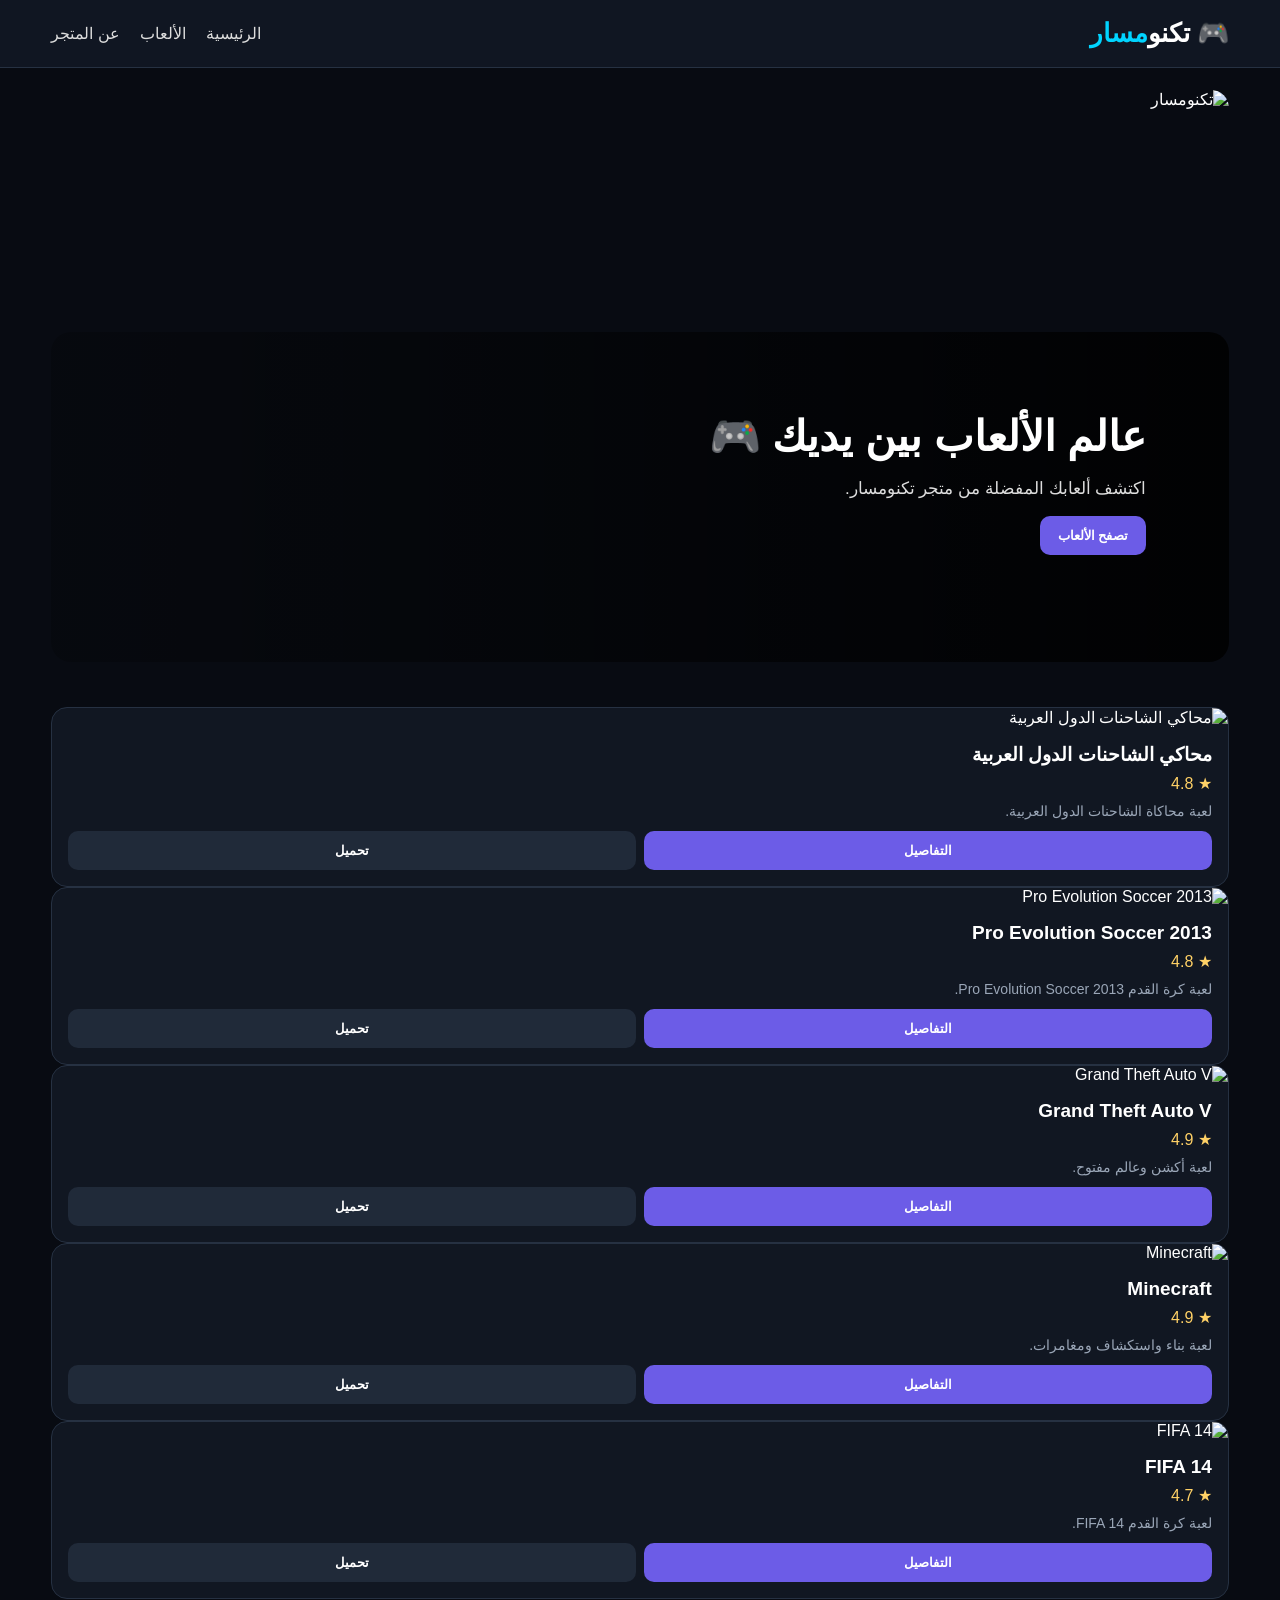
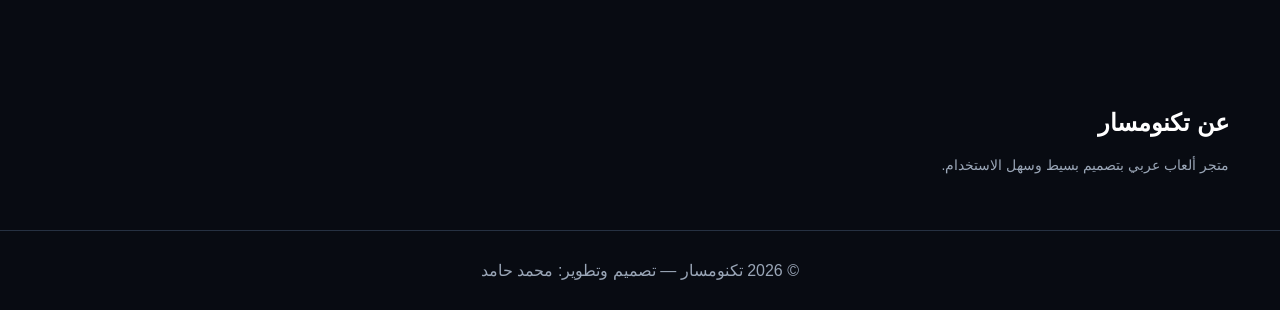
==== commit 9dbf7d8c: "Update index.html" ====
--- a/index.html
+++ b/index.html
@@ -4,285 +4,220 @@
 <meta charset="utf-8">
 <meta name="viewport" content="width=device-width,initial-scale=1">
 <title>تكنومسار | متجر الألعاب</title>
-<meta name="description" content="تكنومسار - متجر ألعاب عربي">
 
 <style>
-*{box-sizing:border-box;margin:0;padding:0}
+*{box-sizing:border-box}
 body{
-font-family:Tahoma,Arial,sans-serif;
-background:#080b12;
-color:#fff;
-line-height:1.6
-}
-a{text-decoration:none;color:inherit}
-.container{width:92%;max-width:1200px;margin:auto}
-
+ margin:0;
+ font-family:Tahoma,Arial,sans-serif;
+ background:#080b12;
+ color:#fff
+}
+.container{
+ width:92%;
+ max-width:1200px;
+ margin:auto
+}
 header{
-position:sticky;
-top:0;
-z-index:50;
-background:rgba(8,11,18,.96);
-border-bottom:1px solid #263142
+ background:#101622;
+ border-bottom:1px solid #263142;
+ padding:18px 0
 }
 .nav{
-min-height:70px;
-display:flex;
-align-items:center;
-justify-content:space-between
-}
-.logo{font-size:25px;font-weight:900}
+ display:flex;
+ justify-content:space-between;
+ align-items:center
+}
+.logo{
+ font-size:26px;
+ font-weight:bold
+}
 .logo span{color:#00d4ff}
-nav{display:flex;gap:25px;color:#aab4c4}
-nav a:hover{color:#fff}
-
-.site-banner{
-margin:22px auto;
-border-radius:18px;
-overflow:hidden;
-border:1px solid #263142;
-background:#111722
-}
-.site-banner img{
-display:block;
-width:100%;
-height:220px;
-object-fit:cover
-}
-
+nav{
+ display:flex;
+ gap:20px
+}
+nav a{color:#ddd;text-decoration:none}
+.banner{
+ margin:22px 0;
+ border-radius:18px;
+ overflow:hidden
+}
+.banner img{
+ width:100%;
+ height:220px;
+ object-fit:cover;
+ display:block
+}
 .hero{
-height:360px;
-position:relative;
-overflow:hidden;
-border-radius:22px;
-border:1px solid #263142
-}
-.slide{
-position:absolute;
-inset:0;
-background-size:cover;
-background-position:center;
-opacity:0;
-transition:.5s
-}
-.slide.active{opacity:1}
-.slide:after{
-content:"";
-position:absolute;
-inset:0;
-background:linear-gradient(90deg,rgba(0,0,0,.2),rgba(0,0,0,.9))
-}
-.slide-content{
-position:absolute;
-z-index:2;
-right:7%;
-top:50%;
-transform:translateY(-50%);
-max-width:570px
-}
-.slide-content h1{
-font-size:42px;
-line-height:1.2;
-margin-bottom:15px
-}
-.slide-content p{
-color:#d2d8e2;
-margin-bottom:20px
-}
-
+ min-height:330px;
+ border-radius:20px;
+ overflow:hidden;
+ position:relative;
+ background:
+ linear-gradient(90deg,rgba(0,0,0,.2),rgba(0,0,0,.85)),
+ url("https://images.unsplash.com/photo-1542751371-adc38448a05e?auto=format&fit=crop&w=1400&q=80")
+ center/cover
+}
+.hero-content{
+ padding:80px 7%;
+ max-width:650px
+}
+.hero h1{
+ font-size:42px;
+ margin:0 0 15px
+}
+.hero p{
+ color:#ddd;
+ font-size:17px
+}
 .btn{
-border:0;
-border-radius:11px;
-padding:12px 20px;
-cursor:pointer;
-font-weight:bold
+ border:0;
+ padding:12px 18px;
+ border-radius:10px;
+ cursor:pointer;
+ font-weight:bold
 }
 .primary{
-background:linear-gradient(135deg,#6c5ce7,#8b7cff);
-color:#fff
+ background:#6c5ce7;
+ color:white
 }
 .secondary{
-background:#202a39;
-color:#fff;
-border:1px solid #344052
-}
-
-.dots{
-position:absolute;
-bottom:18px;
-right:50%;
-transform:translateX(50%);
-z-index:5;
-display:flex;
-gap:8px
-}
-.dot{
-width:10px;
-height:10px;
-border-radius:50%;
-background:#778396;
-cursor:pointer
-}
-.dot.active{background:#fff}
-
-.section{padding:55px 0}
-
-.section-head{
-display:flex;
-align-items:end;
-justify-content:space-between;
-margin-bottom:25px
-}
-.section-head h2{font-size:30px}
-.muted{color:#9aa6b7}
-
-.controls{
-display:flex;
-gap:12px;
-flex-wrap:wrap;
-margin-bottom:25px
+ background:#202a39;
+ color:white
+}
+.section{
+ padding:45px 0
+}
+.section-title{
+ display:flex;
+ justify-content:space-between;
+ align-items:center;
+ margin-bottom:20px
 }
 .search{
-flex:1;
-min-width:230px;
-padding:13px 15px;
-border-radius:12px;
-border:1px solid #263142;
-background:#111722;
-color:#fff;
-outline:none
-}
-.search:focus{border-color:#6c5ce7}
-
+ width:100%;
+ padding:14px;
+ background:#111722;
+ border:1px solid #263142;
+ border-radius:12px;
+ color:white;
+ margin-bottom:15px
+}
 .filters{
-display:flex;
-gap:8px;
-flex-wrap:wrap
+ display:flex;
+ gap:8px;
+ flex-wrap:wrap;
+ margin-bottom:25px
 }
 .filter{
-padding:11px 15px;
-border-radius:11px;
-border:1px solid #263142;
-background:#111722;
-color:#ddd;
-cursor:pointer
-}
-.filter.active,
-.filter:hover{
-background:#6c5ce7;
-border-color:#6c5ce7
-}
-
+ padding:10px 15px;
+ border-radius:10px;
+ border:1px solid #263142;
+ background:#111722;
+ color:#ddd;
+ cursor:pointer
+}
+.filter.active{
+ background:#6c5ce7;
+ color:white
+}
 .grid{
-display:grid;
-grid-template-columns:repeat(3,1fr);
-gap:18px
-}
-.game-card{
-background:#111722;
-border:1px solid #263142;
-border-radius:17px;
-overflow:hidden;
-transition:.25s;
-display:flex;
-flex-direction:column
-}
-.game-card:hover{
-transform:translateY(-5px);
-border-color:#46546a
-}
-.game-img{
-width:100%;
-height:190px;
-object-fit:cover
-}
-.game-body{
-padding:16px;
-display:flex;
-flex-direction:column;
-gap:9px;
-flex:1
-}
-.game-title{
-font-size:18px;
-font-weight:900
-}
-.tags{
-display:flex;
-justify-content:space-between;
-color:#9aa6b7;
-font-size:13px
-}
-.rating{color:#ffd166}
+ display:grid;
+ grid-template-columns:repeat(3,1fr);
+ gap:18px
+}
+.card{
+ background:#111722;
+ border:1px solid #263142;
+ border-radius:16px;
+ overflow:hidden;
+ transition:.2s
+}
+.card:hover{
+ transform:translateY(-4px)
+}
+.card img{
+ width:100%;
+ height:190px;
+ object-fit:cover
+}
+.card-body{
+ padding:16px
+}
+.card h3{
+ margin:0 0 8px;
+ font-size:19px
+}
+.info{
+ color:#9aa6b7;
+ font-size:14px;
+ margin-bottom:12px
+}
+.rating{
+ color:#ffd166;
+ margin-bottom:10px
+}
 .actions{
-display:flex;
-gap:8px;
-margin-top:auto;
-padding-top:8px
-}
-.actions button{flex:1}
-
+ display:flex;
+ gap:8px
+}
+.actions button{
+ flex:1
+}
 .modal{
-position:fixed;
-inset:0;
-z-index:100;
-background:rgba(0,0,0,.8);
-display:none;
-align-items:center;
-justify-content:center;
-padding:20px
-}
-.modal.show{display:flex}
+ display:none;
+ position:fixed;
+ inset:0;
+ background:rgba(0,0,0,.8);
+ z-index:100;
+ align-items:center;
+ justify-content:center;
+ padding:20px
+}
+.modal.show{
+ display:flex
+}
 .modal-box{
-width:min(600px,100%);
-background:#111722;
-border:1px solid #263142;
-border-radius:20px;
-overflow:hidden
-}
-.modal-img{
-width:100%;
-height:250px;
-object-fit:cover
-}
-.modal-content{padding:20px}
+ width:min(600px,100%);
+ background:#111722;
+ border-radius:18px;
+ overflow:hidden;
+ border:1px solid #263142
+}
+.modal-box img{
+ width:100%;
+ height:250px;
+ object-fit:cover
+}
+.modal-body{
+ padding:20px
+}
 .close{
-float:left;
-width:40px;
-height:40px;
-border:0;
-border-radius:10px;
-background:#202a39;
-color:#fff;
-font-size:22px;
-cursor:pointer
-}
-.modal-content h2{
-font-size:27px;
-margin-bottom:10px
-}
-.modal-content p{
-color:#9aa6b7;
-margin-bottom:18px
-}
-
+ float:left;
+ border:0;
+ background:#263142;
+ color:white;
+ width:40px;
+ height:40px;
+ border-radius:9px;
+ cursor:pointer;
+ font-size:20px
+}
 footer{
-border-top:1px solid #263142;
-padding:30px 0;
-color:#9aa6b7;
-text-align:center
-}
-
+ border-top:1px solid #263142;
+ padding:30px 0;
+ text-align:center;
+ color:#9aa6b7
+}
 @media(max-width:850px){
-.grid{grid-template-columns:repeat(2,1fr)}
-.slide-content h1{font-size:32px}
+ .grid{grid-template-columns:repeat(2,1fr)}
 }
 @media(max-width:600px){
-nav{display:none}
-.site-banner img{height:150px}
-.hero{height:300px}
-.grid{grid-template-columns:1fr}
-.slide-content{right:6%;left:6%}
-.slide-content h1{font-size:28px}
+ nav{display:none}
+ .grid{grid-template-columns:1fr}
+ .hero h1{font-size:30px}
+ .banner img{height:150px}
 }
 </style>
 </head>
@@ -291,7 +226,8 @@
 
 <header>
 <div class="container nav">
-<a href="#" class="logo">🎮 تكنو<span>مسار</span></a>
+<div class="logo">🎮 تكنو<span>مسار</span></div>
+
 <nav>
 <a href="#home">الرئيسية</a>
 <a href="#games">الألعاب</a>
@@ -302,111 +238,102 @@
 
 <main id="home" class="container">
 
-<div class="site-banner">
+<!-- البانر -->
+<div class="banner">
 <img src="images/banner.jpg" alt="تكنومسار">
 </div>
 
 <section class="hero">
-
-<div class="slide active"
-style="background-image:url('https://images.unsplash.com/photo-1542751371-adc38448a05e?auto=format&fit=crop&w=1400&q=80')">
-<div class="slide-content">
-<h1>عالم الألعاب بين يديك</h1>
-<p>اكتشف أفضل الألعاب من متجر تكنومسار.</p>
-<button class="btn primary" onclick="scrollToGames()">تصفح الألعاب</button>
-</div>
-</div>
-
-<div class="slide"
-style="background-image:url('https://images.unsplash.com/photo-1511512578047-dfb367046420?auto=format&fit=crop&w=1400&q=80')">
-<div class="slide-content">
-<h1>ألعاب متنوعة 🎮</h1>
-<p>أكشن ورياضة ومغامرات وسباقات.</p>
-<button class="btn primary" onclick="scrollToGames()">شاهد الألعاب</button>
-</div>
-</div>
-
-<div class="slide"
-style="background-image:url('https://images.unsplash.com/photo-1550745165-9bc0b252726f?auto=format&fit=crop&w=1400&q=80')">
-<div class="slide-content">
-<h1>تكنومسار</h1>
-<p>متجر ألعاب عربي سهل وسريع.</p>
-<button class="btn primary" onclick="scrollToGames()">ابدأ الآن</button>
-</div>
-</div>
-
-<div class="dots">
-<span class="dot active" onclick="goSlide(0)"></span>
-<span class="dot" onclick="goSlide(1)"></span>
-<span class="dot" onclick="goSlide(2)"></span>
-</div>
-
+<div class="hero-content">
+<h1>عالم الألعاب بين يديك 🎮</h1>
+<p>اكتشف ألعابك المفضلة من متجر تكنومسار.</p>
+<button class="btn primary" onclick="scrollToGames()">
+تصفح الألعاب
+</button>
+</div>
 </section>
 
 <section id="games" class="section">
 
-<div class="section-head">
-<div>
+<div class="section-title">
 <h2>الألعاب 🎮</h2>
-<p class="muted">الألعاب: <span id="gameCount">5</span></p>
-</div>
-<span class="muted">مجانية</span>
-</div>
-
-<div class="controls">
+<span id="count">5 ألعاب</span>
+</div>
 
 <input
-id="searchInput"
+id="search"
 class="search"
-type="search"
 placeholder="ابحث عن لعبة..."
-oninput="applyFilters()">
+oninput="applyFilters()"
+>
 
 <div class="filters">
-<button class="filter active" onclick="filterGames('all',this)">الكل</button>
-<button class="filter" onclick="filterGames('action',this)">أكشن</button>
-<button class="filter" onclick="filterGames('sport',this)">رياضة</button>
-<button class="filter" onclick="filterGames('adventure',this)">مغامرات</button>
-<button class="filter" onclick="filterGames('racing',this)">سباقات</button>
-</div>
-
-</div>
-
-<div id="gamesGrid" class="grid"></div>
+
+<button class="filter active"
+onclick="setCategory('all',this)">
+الكل
+</button>
+
+<button class="filter"
+onclick="setCategory('action',this)">
+أكشن
+</button>
+
+<button class="filter"
+onclick="setCategory('sport',this)">
+رياضة
+</button>
+
+<button class="filter"
+onclick="setCategory('adventure',this)">
+مغامرات
+</button>
+
+<button class="filter"
+onclick="setCategory('racing',this)">
+سباقات
+</button>
+
+</div>
+
+<div id="games" class="grid"></div>
 
 </section>
 
 <section id="about" class="section">
-<div class="section-head">
-<div>
 <h2>عن تكنومسار</h2>
-<p class="muted">متجر ألعاب عربي بتصميم بسيط وسهل الاستخدام.</p>
-</div>
-</div>
+<p class="info">
+متجر ألعاب عربي بتصميم بسيط وسهل الاستخدام.
+</p>
 </section>
 
 </main>
 
-<div id="gameModal" class="modal" onclick="if(event.target===this)closeGame()">
+<!-- التفاصيل -->
+<div id="modal" class="modal">
 
 <div class="modal-box">
 
-<img id="modalImg" class="modal-img" src="" alt="">
-
-<div class="modal-content">
-
-<button class="close" onclick="closeGame()">×</button>
+<img id="modalImage" src="" alt="">
+
+<div class="modal-body">
+
+<button class="close" onclick="closeModal()">×</button>
 
 <h2 id="modalTitle"></h2>
 
-<p id="modalInfo"></p>
-
-<button id="modalDownload" class="btn primary">
+<p id="modalDescription" class="info"></p>
+
+<button
+id="modalDownload"
+class="btn primary">
 تحميل اللعبة
 </button>
 
 </div>
-</div>
+
+</div>
+
 </div>
 
 <footer>
@@ -415,7 +342,7 @@
 
 <script>
 
-const games=[
+const gamesData = [
 
 {
 id:"truckArab",
@@ -423,7 +350,7 @@
 category:"racing",
 image:"https://raw.githubusercontent.com/Mohamed-tool-grafix/technomasar/main/images.jpeg",
 rating:"4.8",
-description:"لعبة محاكاة شاحنات بطابع عربي.",
+description:"لعبة محاكاة الشاحنات الدول العربية.",
 download:"https://c.go4techno.com/abokreeem-833"
 },
 
@@ -469,48 +396,51 @@
 
 ];
 
-let currentCategory="all";
-let currentSlide=0;
-
-function renderGames(list){
-
-const grid=document.getElementById("gamesGrid");
-
-document.getElementById("gameCount").textContent=list.length;
-
-if(!list.length){
-grid.innerHTML='<div style="grid-column:1/-1;text-align:center;padding:40px;color:#9aa6b7">لا توجد ألعاب مطابقة.</div>';
+let category="all";
+
+function render(list){
+
+const box=document.getElementById("games");
+
+document.getElementById("count").textContent=
+list.length+" ألعاب";
+
+if(list.length===0){
+
+box.innerHTML=
+"<p style='color:#aaa'>لا توجد ألعاب.</p>";
+
 return;
 }
 
-grid.innerHTML=list.map(game=>`
-
-<article class="game-card">
-
-<img class="game-img"
-src="${game.image}"
-alt="${game.title}"
-loading="lazy">
-
-<div class="game-body">
-
-<div class="game-title">${game.title}</div>
-
-<div class="tags">
-<span class="rating">★ ${game.rating}</span>
-<span>مجاني</span>
-</div>
-
-<div class="muted">${game.description}</div>
+box.innerHTML=list.map(game=>`
+
+<div class="card">
+
+<img src="${game.image}" alt="${game.title}">
+
+<div class="card-body">
+
+<h3>${game.title}</h3>
+
+<div class="rating">
+★ ${game.rating}
+</div>
+
+<div class="info">
+${game.description}
+</div>
 
 <div class="actions">
 
-<button class="btn primary"
-onclick="openGame('${game.id}')">
+<button
+class="btn primary"
+onclick="openModal('${game.id}')">
 التفاصيل
 </button>
 
-<button class="btn secondary"
+<button
+class="btn secondary"
 onclick="downloadGame('${game.id}')">
 تحميل
 </button>
@@ -518,114 +448,111 @@
 </div>
 
 </div>
-</article>
+
+</div>
 
 `).join("");
 
 }
 
-function openGame(id){
-
-const game=games.find(g=>g.id===id);
+function setCategory(cat,button){
+
+category=cat;
+
+document
+.querySelectorAll(".filter")
+.forEach(x=>x.classList.remove("active"));
+
+button.classList.add("active");
+
+applyFilters();
+
+}
+
+function applyFilters(){
+
+const text=
+document.getElementById("search")
+.value
+.toLowerCase()
+.trim();
+
+const list=gamesData.filter(game=>{
+
+const categoryOK=
+category==="all" ||
+game.category===category;
+
+const searchOK=
+game.title.toLowerCase().includes(text);
+
+return categoryOK && searchOK;
+
+});
+
+render(list);
+
+}
+
+function downloadGame(id){
+
+const game=gamesData.find(x=>x.id===id);
+
+if(game){
+window.open(game.download,"_blank");
+}
+
+}
+
+function openModal(id){
+
+const game=gamesData.find(x=>x.id===id);
+
 if(!game)return;
 
-document.getElementById("modalImg").src=game.image;
-document.getElementById("modalTitle").textContent=game.title;
-document.getElementById("modalInfo").textContent=
+document.getElementById("modalImage").src=game.image;
+
+document.getElementById("modalTitle")
+.textContent=game.title;
+
+document.getElementById("modalDescription")
+.textContent=
 "★ "+game.rating+" — "+game.description;
 
-document.getElementById("modalDownload").onclick=
-()=>downloadGame(id);
-
-document.getElementById("gameModal").classList.add("show");
-
-}
-
-function closeGame(){
-document.getElementById("gameModal").classList.remove("show");
-}
-
-function downloadGame(id){
-
-const game=games.find(g=>g.id===id);
-
-if(game && game.download){
-window.open(game.download,"_blank");
-}
+document.getElementById("modalDownload")
+.onclick=()=>downloadGame(id);
+
+document.getElementById("modal")
+.classList.add("show");
+
+}
+
+function closeModal(){
+
+document.getElementById("modal")
+.classList.remove("show");
 
 }
 
 function scrollToGames(){
-document.getElementById("games").scrollIntoView({
+
+document.getElementById("games")
+.scrollIntoView({
 behavior:"smooth"
 });
-}
-
-function filterGames(category,button){
-
-currentCategory=category;
-
-document.querySelectorAll(".filter")
-.forEach(b=>b.classList.remove("active"));
-
-button.classList.add("active");
-
-applyFilters();
-
-}
-
-function applyFilters(){
-
-const search=
-document.getElementById("searchInput")
-.value.trim().toLowerCase();
-
-const result=games.filter(game=>{
-
-const categoryOK=
-currentCategory==="all" ||
-game.category===currentCategory;
-
-const text=
-(game.title+" "+game.description).toLowerCase();
-
-return categoryOK && text.includes(search);
+
+}
+
+document.getElementById("modal")
+.addEventListener("click",function(e){
+
+if(e.target===this){
+closeModal();
+}
 
 });
 
-renderGames(result);
-
-}
-
-function goSlide(index){
-
-const slides=document.querySelectorAll(".slide");
-const dots=document.querySelectorAll(".dot");
-
-slides.forEach((slide,i)=>{
-slide.classList.toggle("active",i===index);
-});
-
-dots.forEach((dot,i)=>{
-dot.classList.toggle("active",i===index);
-});
-
-currentSlide=index;
-
-}
-
-setInterval(()=>{
-
-currentSlide=(currentSlide+1)%3;
-goSlide(currentSlide);
-
-},5000);
-
-document.addEventListener("keydown",e=>{
-if(e.key==="Escape")closeGame();
-});
-
-renderGames();
+render(gamesData);
 
 </script>
 
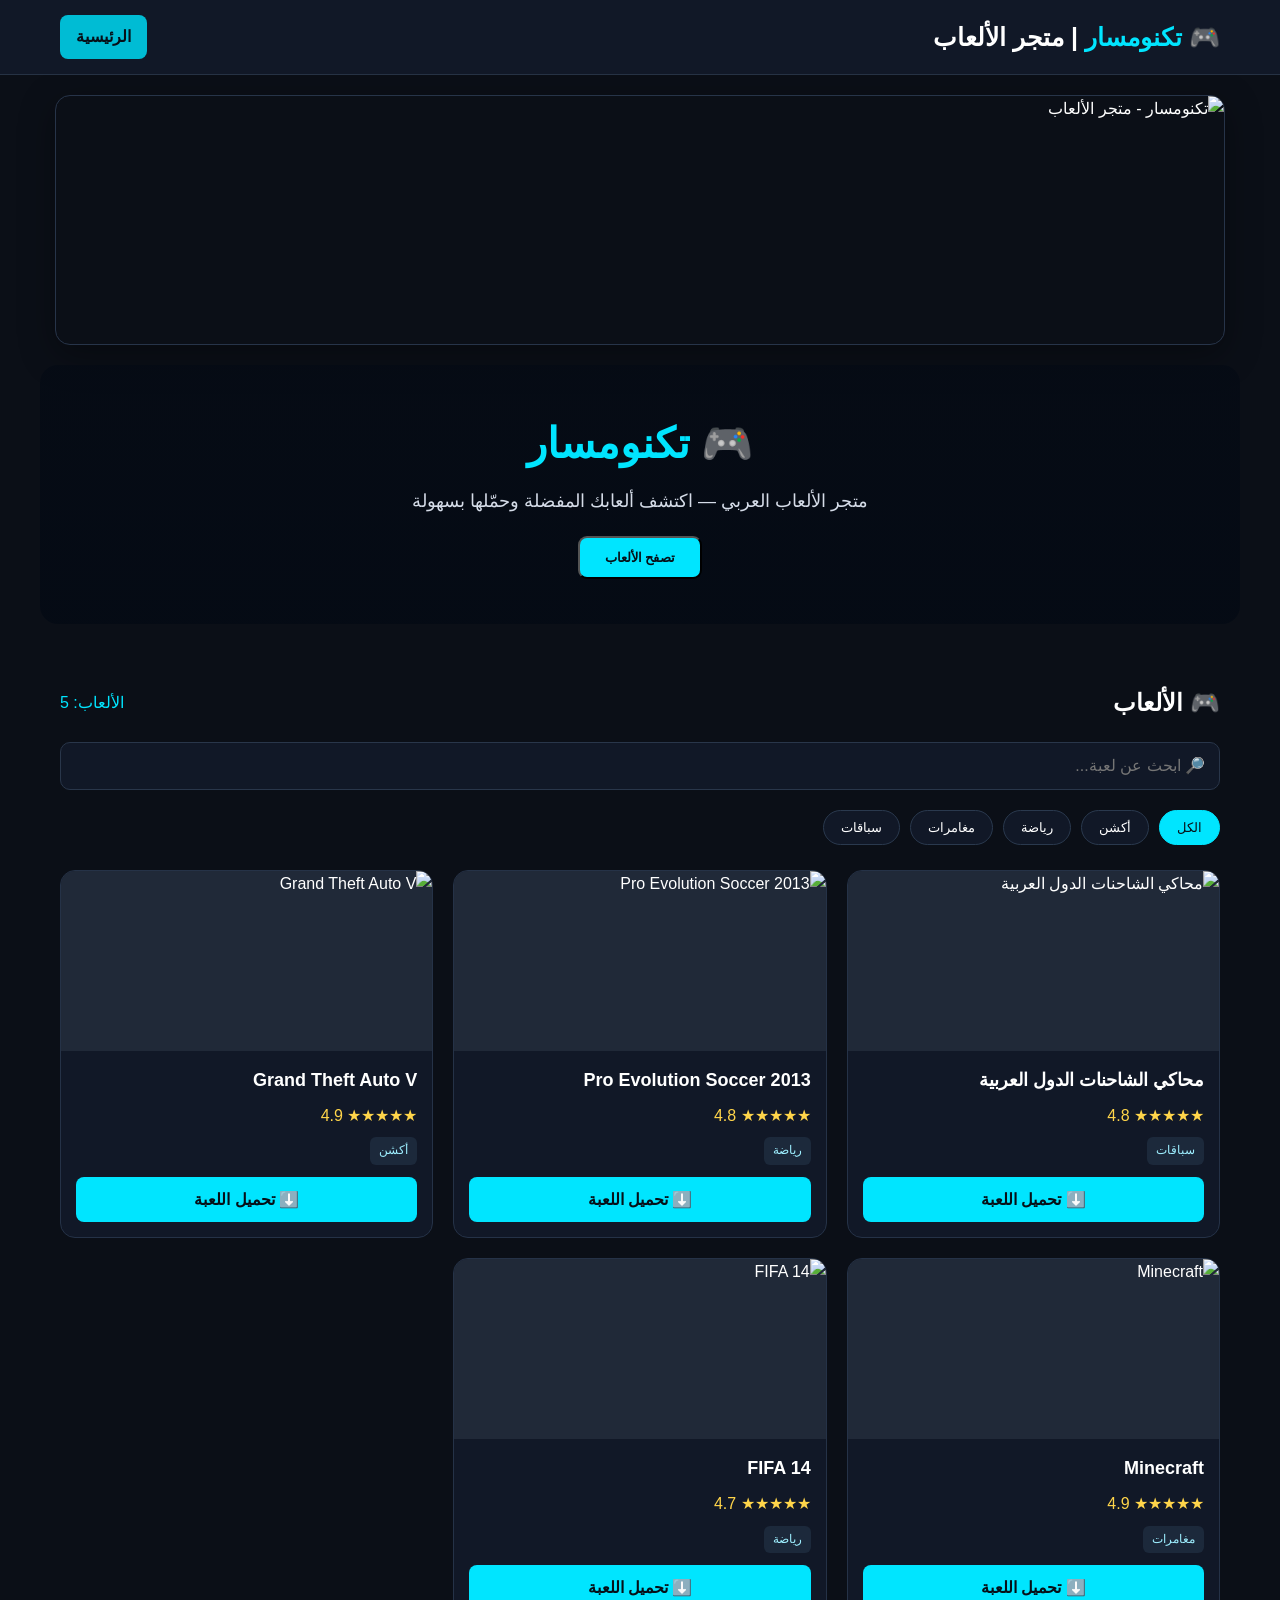
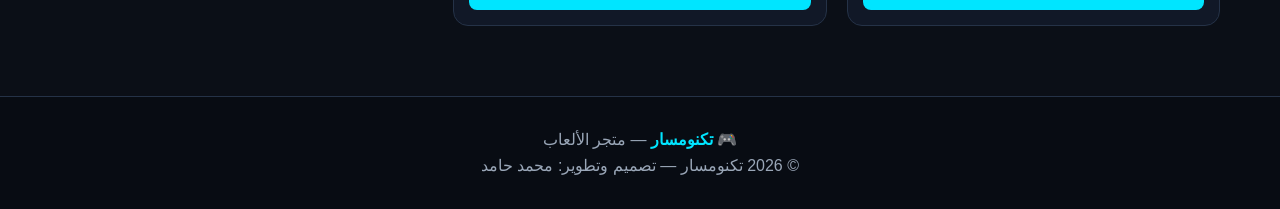
==== commit 351bc08f: "Update index.html" ====
--- a/index.html
+++ b/index.html
@@ -1,560 +1,623 @@
-<!doctype html>
+<!DOCTYPE html>
 <html lang="ar" dir="rtl">
 <head>
-<meta charset="utf-8">
-<meta name="viewport" content="width=device-width,initial-scale=1">
-<title>تكنومسار | متجر الألعاب</title>
-
-<style>
-*{box-sizing:border-box}
-body{
- margin:0;
- font-family:Tahoma,Arial,sans-serif;
- background:#080b12;
- color:#fff
-}
-.container{
- width:92%;
- max-width:1200px;
- margin:auto
-}
-header{
- background:#101622;
- border-bottom:1px solid #263142;
- padding:18px 0
-}
-.nav{
- display:flex;
- justify-content:space-between;
- align-items:center
-}
-.logo{
- font-size:26px;
- font-weight:bold
-}
-.logo span{color:#00d4ff}
-nav{
- display:flex;
- gap:20px
-}
-nav a{color:#ddd;text-decoration:none}
-.banner{
- margin:22px 0;
- border-radius:18px;
- overflow:hidden
-}
-.banner img{
- width:100%;
- height:220px;
- object-fit:cover;
- display:block
-}
-.hero{
- min-height:330px;
- border-radius:20px;
- overflow:hidden;
- position:relative;
- background:
- linear-gradient(90deg,rgba(0,0,0,.2),rgba(0,0,0,.85)),
- url("https://images.unsplash.com/photo-1542751371-adc38448a05e?auto=format&fit=crop&w=1400&q=80")
- center/cover
-}
-.hero-content{
- padding:80px 7%;
- max-width:650px
-}
-.hero h1{
- font-size:42px;
- margin:0 0 15px
-}
-.hero p{
- color:#ddd;
- font-size:17px
-}
-.btn{
- border:0;
- padding:12px 18px;
- border-radius:10px;
- cursor:pointer;
- font-weight:bold
-}
-.primary{
- background:#6c5ce7;
- color:white
-}
-.secondary{
- background:#202a39;
- color:white
-}
-.section{
- padding:45px 0
-}
-.section-title{
- display:flex;
- justify-content:space-between;
- align-items:center;
- margin-bottom:20px
-}
-.search{
- width:100%;
- padding:14px;
- background:#111722;
- border:1px solid #263142;
- border-radius:12px;
- color:white;
- margin-bottom:15px
-}
-.filters{
- display:flex;
- gap:8px;
- flex-wrap:wrap;
- margin-bottom:25px
-}
-.filter{
- padding:10px 15px;
- border-radius:10px;
- border:1px solid #263142;
- background:#111722;
- color:#ddd;
- cursor:pointer
-}
-.filter.active{
- background:#6c5ce7;
- color:white
-}
-.grid{
- display:grid;
- grid-template-columns:repeat(3,1fr);
- gap:18px
-}
-.card{
- background:#111722;
- border:1px solid #263142;
- border-radius:16px;
- overflow:hidden;
- transition:.2s
-}
-.card:hover{
- transform:translateY(-4px)
-}
-.card img{
- width:100%;
- height:190px;
- object-fit:cover
-}
-.card-body{
- padding:16px
-}
-.card h3{
- margin:0 0 8px;
- font-size:19px
-}
-.info{
- color:#9aa6b7;
- font-size:14px;
- margin-bottom:12px
-}
-.rating{
- color:#ffd166;
- margin-bottom:10px
-}
-.actions{
- display:flex;
- gap:8px
-}
-.actions button{
- flex:1
-}
-.modal{
- display:none;
- position:fixed;
- inset:0;
- background:rgba(0,0,0,.8);
- z-index:100;
- align-items:center;
- justify-content:center;
- padding:20px
-}
-.modal.show{
- display:flex
-}
-.modal-box{
- width:min(600px,100%);
- background:#111722;
- border-radius:18px;
- overflow:hidden;
- border:1px solid #263142
-}
-.modal-box img{
- width:100%;
- height:250px;
- object-fit:cover
-}
-.modal-body{
- padding:20px
-}
-.close{
- float:left;
- border:0;
- background:#263142;
- color:white;
- width:40px;
- height:40px;
- border-radius:9px;
- cursor:pointer;
- font-size:20px
-}
-footer{
- border-top:1px solid #263142;
- padding:30px 0;
- text-align:center;
- color:#9aa6b7
-}
-@media(max-width:850px){
- .grid{grid-template-columns:repeat(2,1fr)}
-}
-@media(max-width:600px){
- nav{display:none}
- .grid{grid-template-columns:1fr}
- .hero h1{font-size:30px}
- .banner img{height:150px}
-}
-</style>
+  <meta charset="UTF-8">
+  <meta name="viewport" content="width=device-width, initial-scale=1.0">
+
+  <title>تكنومسار | متجر الألعاب</title>
+
+  <meta name="description" content="تكنومسار - متجر ألعاب عربي احترافي">
+
+  <style>
+    * {
+      box-sizing: border-box;
+      margin: 0;
+      padding: 0;
+    }
+
+    body {
+      font-family: Arial, Tahoma, sans-serif;
+      background: #0b0f17;
+      color: #fff;
+      line-height: 1.6;
+    }
+
+    a {
+      text-decoration: none;
+      color: inherit;
+    }
+
+    /* الهيدر */
+    header {
+      background: #111827;
+      border-bottom: 1px solid #263244;
+      position: sticky;
+      top: 0;
+      z-index: 1000;
+    }
+
+    .header-inner {
+      max-width: 1200px;
+      margin: auto;
+      padding: 15px 20px;
+      display: flex;
+      align-items: center;
+      justify-content: space-between;
+      gap: 20px;
+    }
+
+    .logo {
+      font-size: 25px;
+      font-weight: bold;
+      color: #00e5ff;
+    }
+
+    .logo span {
+      color: #fff;
+    }
+
+    .home-btn {
+      background: #00bcd4;
+      color: #061018;
+      padding: 9px 16px;
+      border-radius: 8px;
+      font-weight: bold;
+    }
+
+    /* البانر */
+    .banner {
+      width: 100%;
+      max-width: 1200px;
+      margin: 20px auto;
+      padding: 0 15px;
+    }
+
+    .banner img {
+      display: block;
+      width: 100%;
+      height: 250px;
+      object-fit: cover;
+      border-radius: 15px;
+      border: 1px solid #273449;
+      box-shadow: 0 10px 35px rgba(0,0,0,.35);
+    }
+
+    /* الهيرو */
+    .hero {
+      max-width: 1200px;
+      margin: 20px auto;
+      padding: 45px 25px;
+      border-radius: 18px;
+      text-align: center;
+      background:
+        linear-gradient(rgba(4,10,20,.72), rgba(4,10,20,.88)),
+        url("https://images.unsplash.com/photo-1542751371-adc38448a05e?auto=format&fit=crop&w=1600&q=80")
+        center/cover;
+    }
+
+    .hero h1 {
+      font-size: 42px;
+      margin-bottom: 10px;
+      color: #00e5ff;
+    }
+
+    .hero p {
+      color: #d5dce8;
+      font-size: 18px;
+    }
+
+    .hero-btn {
+      display: inline-block;
+      margin-top: 20px;
+      background: #00e5ff;
+      color: #061018;
+      padding: 12px 25px;
+      border-radius: 9px;
+      font-weight: bold;
+      cursor: pointer;
+    }
+
+    /* المحتوى */
+    .container {
+      max-width: 1200px;
+      margin: auto;
+      padding: 20px;
+    }
+
+    .section-title {
+      display: flex;
+      align-items: center;
+      justify-content: space-between;
+      gap: 10px;
+      margin: 20px 0;
+    }
+
+    .section-title h2 {
+      color: #fff;
+    }
+
+    .count {
+      color: #00e5ff;
+    }
+
+    /* البحث */
+    .search-box {
+      display: flex;
+      gap: 10px;
+      margin-bottom: 20px;
+    }
+
+    .search-box input {
+      width: 100%;
+      padding: 14px;
+      border: 1px solid #29364a;
+      border-radius: 10px;
+      outline: none;
+      background: #111827;
+      color: #fff;
+      font-size: 16px;
+    }
+
+    .search-box input:focus {
+      border-color: #00e5ff;
+    }
+
+    /* التصنيفات */
+    .categories {
+      display: flex;
+      flex-wrap: wrap;
+      gap: 10px;
+      margin-bottom: 25px;
+    }
+
+    .category {
+      border: 1px solid #2a394e;
+      background: #111827;
+      color: #fff;
+      padding: 9px 17px;
+      border-radius: 20px;
+      cursor: pointer;
+    }
+
+    .category.active,
+    .category:hover {
+      background: #00e5ff;
+      color: #061018;
+      border-color: #00e5ff;
+    }
+
+    /* الألعاب */
+    .games-grid {
+      display: grid;
+      grid-template-columns: repeat(3, 1fr);
+      gap: 20px;
+    }
+
+    .game-card {
+      background: #111827;
+      border: 1px solid #253247;
+      border-radius: 15px;
+      overflow: hidden;
+      transition: .25s;
+    }
+
+    .game-card:hover {
+      transform: translateY(-5px);
+      border-color: #00e5ff;
+      box-shadow: 0 12px 30px rgba(0,0,0,.35);
+    }
+
+    .game-image {
+      width: 100%;
+      height: 180px;
+      object-fit: cover;
+      display: block;
+      background: #202938;
+    }
+
+    .game-info {
+      padding: 15px;
+    }
+
+    .game-info h3 {
+      font-size: 18px;
+      margin-bottom: 8px;
+    }
+
+    .rating {
+      color: #ffd54a;
+      margin-bottom: 8px;
+    }
+
+    .game-category {
+      display: inline-block;
+      background: #1c293b;
+      color: #9eefff;
+      padding: 4px 9px;
+      border-radius: 6px;
+      font-size: 12px;
+      margin-bottom: 12px;
+    }
+
+    .download-btn {
+      display: block;
+      width: 100%;
+      text-align: center;
+      background: #00e5ff;
+      color: #061018;
+      padding: 10px;
+      border-radius: 8px;
+      font-weight: bold;
+      cursor: pointer;
+    }
+
+    .download-btn:hover {
+      background: #55efff;
+    }
+
+    .no-results {
+      display: none;
+      text-align: center;
+      padding: 40px;
+      color: #aab5c5;
+    }
+
+    /* الفوتر */
+    footer {
+      margin-top: 50px;
+      background: #080c13;
+      border-top: 1px solid #253247;
+      padding: 30px 20px;
+      text-align: center;
+      color: #9aa7b8;
+    }
+
+    footer strong {
+      color: #00e5ff;
+    }
+
+    /* الموبايل */
+    @media (max-width: 850px) {
+      .games-grid {
+        grid-template-columns: repeat(2, 1fr);
+      }
+
+      .hero h1 {
+        font-size: 32px;
+      }
+
+      .banner img {
+        height: 200px;
+      }
+    }
+
+    @media (max-width: 550px) {
+      .games-grid {
+        grid-template-columns: 1fr;
+      }
+
+      .header-inner {
+        padding: 12px 15px;
+      }
+
+      .logo {
+        font-size: 21px;
+      }
+
+      .hero {
+        margin: 15px;
+        padding: 35px 15px;
+      }
+
+      .banner {
+        margin: 15px auto;
+      }
+
+      .banner img {
+        height: 160px;
+      }
+    }
+  </style>
 </head>
 
 <body>
 
-<header>
-<div class="container nav">
-<div class="logo">🎮 تكنو<span>مسار</span></div>
-
-<nav>
-<a href="#home">الرئيسية</a>
-<a href="#games">الألعاب</a>
-<a href="#about">عن المتجر</a>
-</nav>
-</div>
-</header>
-
-<main id="home" class="container">
-
-<!-- البانر -->
-<div class="banner">
-<img src="images/banner.jpg" alt="تكنومسار">
-</div>
-
-<section class="hero">
-<div class="hero-content">
-<h1>عالم الألعاب بين يديك 🎮</h1>
-<p>اكتشف ألعابك المفضلة من متجر تكنومسار.</p>
-<button class="btn primary" onclick="scrollToGames()">
-تصفح الألعاب
-</button>
-</div>
-</section>
-
-<section id="games" class="section">
-
-<div class="section-title">
-<h2>الألعاب 🎮</h2>
-<span id="count">5 ألعاب</span>
-</div>
-
-<input
-id="search"
-class="search"
-placeholder="ابحث عن لعبة..."
-oninput="applyFilters()"
->
-
-<div class="filters">
-
-<button class="filter active"
-onclick="setCategory('all',this)">
-الكل
-</button>
-
-<button class="filter"
-onclick="setCategory('action',this)">
-أكشن
-</button>
-
-<button class="filter"
-onclick="setCategory('sport',this)">
-رياضة
-</button>
-
-<button class="filter"
-onclick="setCategory('adventure',this)">
-مغامرات
-</button>
-
-<button class="filter"
-onclick="setCategory('racing',this)">
-سباقات
-</button>
-
-</div>
-
-<div id="games" class="grid"></div>
-
-</section>
-
-<section id="about" class="section">
-<h2>عن تكنومسار</h2>
-<p class="info">
-متجر ألعاب عربي بتصميم بسيط وسهل الاستخدام.
-</p>
-</section>
-
-</main>
-
-<!-- التفاصيل -->
-<div id="modal" class="modal">
-
-<div class="modal-box">
-
-<img id="modalImage" src="" alt="">
-
-<div class="modal-body">
-
-<button class="close" onclick="closeModal()">×</button>
-
-<h2 id="modalTitle"></h2>
-
-<p id="modalDescription" class="info"></p>
-
-<button
-id="modalDownload"
-class="btn primary">
-تحميل اللعبة
-</button>
-
-</div>
-
-</div>
-
-</div>
-
-<footer>
-© 2026 تكنومسار — تصميم وتطوير: محمد حامد
-</footer>
-
-<script>
-
-const gamesData = [
-
-{
-id:"truckArab",
-title:"محاكي الشاحنات الدول العربية",
-category:"racing",
-image:"https://raw.githubusercontent.com/Mohamed-tool-grafix/technomasar/main/images.jpeg",
-rating:"4.8",
-description:"لعبة محاكاة الشاحنات الدول العربية.",
-download:"https://c.go4techno.com/abokreeem-833"
-},
-
-{
-id:"pes2013",
-title:"Pro Evolution Soccer 2013",
-category:"sport",
-image:"https://raw.githubusercontent.com/Mohamed-tool-grafix/technomasar/main/file_00000000a93c820aba7a6e700e553412.png",
-rating:"4.8",
-description:"لعبة كرة القدم Pro Evolution Soccer 2013.",
-download:"https://youssefsayed2003.blogspot.com/2025/03/2013.html"
-},
-
-{
-id:"gta5",
-title:"Grand Theft Auto V",
-category:"action",
-image:"https://cdn.cloudflare.steamstatic.com/steam/apps/271590/header.jpg",
-rating:"4.9",
-description:"لعبة أكشن وعالم مفتوح.",
-download:"https://uptogames.net/download-grand-theft-auto-v-free/"
-},
-
-{
-id:"minecraft",
-title:"Minecraft",
-category:"adventure",
-image:"https://cdn.cloudflare.steamstatic.com/steam/apps/1672970/header.jpg",
-rating:"4.9",
-description:"لعبة بناء واستكشاف ومغامرات.",
-download:"https://www.mediafire.com/file/vjxqehwjsnyp3mo/MCPE-Patched-1.21.100.apk/file"
-},
-
-{
-id:"fifa14",
-title:"FIFA 14",
-category:"sport",
-image:"https://raw.githubusercontent.com/Mohamed-tool-grafix/technomasar/main/images%20(1).jpeg",
-rating:"4.7",
-description:"لعبة كرة القدم FIFA 14.",
-download:"https://uptogames.net/download-fifa-14-for-pc/"
-}
-
-];
-
-let category="all";
-
-function render(list){
-
-const box=document.getElementById("games");
-
-document.getElementById("count").textContent=
-list.length+" ألعاب";
-
-if(list.length===0){
-
-box.innerHTML=
-"<p style='color:#aaa'>لا توجد ألعاب.</p>";
-
-return;
-}
-
-box.innerHTML=list.map(game=>`
-
-<div class="card">
-
-<img src="${game.image}" alt="${game.title}">
-
-<div class="card-body">
-
-<h3>${game.title}</h3>
-
-<div class="rating">
-★ ${game.rating}
-</div>
-
-<div class="info">
-${game.description}
-</div>
-
-<div class="actions">
-
-<button
-class="btn primary"
-onclick="openModal('${game.id}')">
-التفاصيل
-</button>
-
-<button
-class="btn secondary"
-onclick="downloadGame('${game.id}')">
-تحميل
-</button>
-
-</div>
-
-</div>
-
-</div>
-
-`).join("");
-
-}
-
-function setCategory(cat,button){
-
-category=cat;
-
-document
-.querySelectorAll(".filter")
-.forEach(x=>x.classList.remove("active"));
-
-button.classList.add("active");
-
-applyFilters();
-
-}
-
-function applyFilters(){
-
-const text=
-document.getElementById("search")
-.value
-.toLowerCase()
-.trim();
-
-const list=gamesData.filter(game=>{
-
-const categoryOK=
-category==="all" ||
-game.category===category;
-
-const searchOK=
-game.title.toLowerCase().includes(text);
-
-return categoryOK && searchOK;
-
-});
-
-render(list);
-
-}
-
-function downloadGame(id){
-
-const game=gamesData.find(x=>x.id===id);
-
-if(game){
-window.open(game.download,"_blank");
-}
-
-}
-
-function openModal(id){
-
-const game=gamesData.find(x=>x.id===id);
-
-if(!game)return;
-
-document.getElementById("modalImage").src=game.image;
-
-document.getElementById("modalTitle")
-.textContent=game.title;
-
-document.getElementById("modalDescription")
-.textContent=
-"★ "+game.rating+" — "+game.description;
-
-document.getElementById("modalDownload")
-.onclick=()=>downloadGame(id);
-
-document.getElementById("modal")
-.classList.add("show");
-
-}
-
-function closeModal(){
-
-document.getElementById("modal")
-.classList.remove("show");
-
-}
-
-function scrollToGames(){
-
-document.getElementById("games")
-.scrollIntoView({
-behavior:"smooth"
-});
-
-}
-
-document.getElementById("modal")
-.addEventListener("click",function(e){
-
-if(e.target===this){
-closeModal();
-}
-
-});
-
-render(gamesData);
-
-</script>
+  <!-- الهيدر -->
+  <header>
+    <div class="header-inner">
+      <div class="logo">🎮 تكنومسار <span>| متجر الألعاب</span></div>
+      <a href="#" class="home-btn">الرئيسية</a>
+    </div>
+  </header>
+
+  <!-- البانر يظهر مباشرة من الخارج -->
+  <div class="banner">
+    <img src="images/banner.jpg" alt="تكنومسار - متجر الألعاب">
+  </div>
+
+  <!-- الواجهة الرئيسية -->
+  <section class="hero">
+    <h1>🎮 تكنومسار</h1>
+    <p>متجر الألعاب العربي — اكتشف ألعابك المفضلة وحمّلها بسهولة</p>
+
+    <button class="hero-btn" onclick="scrollToGames()">
+      تصفح الألعاب
+    </button>
+  </section>
+
+  <!-- الألعاب -->
+  <main class="container" id="games">
+
+    <div class="section-title">
+      <h2>🎮 الألعاب</h2>
+      <div class="count">الألعاب: <span id="gameCount">5</span></div>
+    </div>
+
+    <!-- البحث -->
+    <div class="search-box">
+      <input
+        type="text"
+        id="searchInput"
+        placeholder="🔎 ابحث عن لعبة..."
+        oninput="applyFilters()"
+      >
+    </div>
+
+    <!-- التصنيفات -->
+    <div class="categories">
+      <button class="category active" onclick="setCategory('all', this)">
+        الكل
+      </button>
+
+      <button class="category" onclick="setCategory('action', this)">
+        أكشن
+      </button>
+
+      <button class="category" onclick="setCategory('sport', this)">
+        رياضة
+      </button>
+
+      <button class="category" onclick="setCategory('adventure', this)">
+        مغامرات
+      </button>
+
+      <button class="category" onclick="setCategory('racing', this)">
+        سباقات
+      </button>
+    </div>
+
+    <!-- شبكة الألعاب -->
+    <div class="games-grid" id="gamesGrid">
+
+      <!-- 1 -->
+      <article class="game-card" data-category="racing" data-name="محاكي الشاحنات الدول العربية">
+        <img
+          class="game-image"
+          src="https://raw.githubusercontent.com/Mohamed-tool-grafix/technomasar/main/images.jpeg"
+          alt="محاكي الشاحنات الدول العربية"
+          loading="lazy"
+        >
+
+        <div class="game-info">
+          <h3>محاكي الشاحنات الدول العربية</h3>
+
+          <div class="rating">★★★★★ 4.8</div>
+
+          <span class="game-category">سباقات</span>
+
+          <a
+            class="download-btn"
+            href="https://c.go4techno.com/abokreeem-833"
+            target="_blank"
+            rel="noopener"
+          >
+            ⬇️ تحميل اللعبة
+          </a>
+        </div>
+      </article>
+
+      <!-- 2 -->
+      <article class="game-card" data-category="sport" data-name="Pro Evolution Soccer 2013">
+        <img
+          class="game-image"
+          src="https://raw.githubusercontent.com/Mohamed-tool-grafix/technomasar/main/file_00000000a93c820aba7a6e700e553412.png"
+          alt="Pro Evolution Soccer 2013"
+          loading="lazy"
+        >
+
+        <div class="game-info">
+          <h3>Pro Evolution Soccer 2013</h3>
+
+          <div class="rating">★★★★★ 4.8</div>
+
+          <span class="game-category">رياضة</span>
+
+          <a
+            class="download-btn"
+            href="https://youssefsayed2003.blogspot.com/2025/03/2013.html"
+            target="_blank"
+            rel="noopener"
+          >
+            ⬇️ تحميل اللعبة
+          </a>
+        </div>
+      </article>
+
+      <!-- 3 -->
+      <article class="game-card" data-category="action" data-name="Grand Theft Auto V">
+        <img
+          class="game-image"
+          src="https://cdn.cloudflare.steamstatic.com/steam/apps/271590/header.jpg"
+          alt="Grand Theft Auto V"
+          loading="lazy"
+        >
+
+        <div class="game-info">
+          <h3>Grand Theft Auto V</h3>
+
+          <div class="rating">★★★★★ 4.9</div>
+
+          <span class="game-category">أكشن</span>
+
+          <a
+            class="download-btn"
+            href="https://uptogames.net/download-grand-theft-auto-v-free/"
+            target="_blank"
+            rel="noopener"
+          >
+            ⬇️ تحميل اللعبة
+          </a>
+        </div>
+      </article>
+
+      <!-- 4 -->
+      <article class="game-card" data-category="adventure" data-name="Minecraft">
+        <img
+          class="game-image"
+          src="https://cdn.cloudflare.steamstatic.com/steam/apps/1672970/header.jpg"
+          alt="Minecraft"
+          loading="lazy"
+        >
+
+        <div class="game-info">
+          <h3>Minecraft</h3>
+
+          <div class="rating">★★★★★ 4.9</div>
+
+          <span class="game-category">مغامرات</span>
+
+          <a
+            class="download-btn"
+            href="https://www.mediafire.com/file/vjxqehwjsnyp3mo/MCPE-Patched-1.21.100.apk/file"
+            target="_blank"
+            rel="noopener"
+          >
+            ⬇️ تحميل اللعبة
+          </a>
+        </div>
+      </article>
+
+      <!-- 5 -->
+      <article class="game-card" data-category="sport" data-name="FIFA 14">
+        <img
+          class="game-image"
+          src="https://raw.githubusercontent.com/Mohamed-tool-grafix/technomasar/main/images%20(1).jpeg"
+          alt="FIFA 14"
+          loading="lazy"
+        >
+
+        <div class="game-info">
+          <h3>FIFA 14</h3>
+
+          <div class="rating">★★★★★ 4.7</div>
+
+          <span class="game-category">رياضة</span>
+
+          <a
+            class="download-btn"
+            href="https://uptogames.net/download-fifa-14-for-pc/"
+            target="_blank"
+            rel="noopener"
+          >
+            ⬇️ تحميل اللعبة
+          </a>
+        </div>
+      </article>
+
+    </div>
+
+    <div class="no-results" id="noResults">
+      لا توجد ألعاب مطابقة للبحث.
+    </div>
+
+  </main>
+
+  <!-- الفوتر -->
+  <footer>
+    <p>
+      <strong>🎮 تكنومسار</strong> — متجر الألعاب
+    </p>
+
+    <p>
+      © 2026 تكنومسار — تصميم وتطوير: محمد حامد
+    </p>
+  </footer>
+
+  <script>
+
+    let currentCategory = "all";
+
+    /* النزول لقسم الألعاب */
+    function scrollToGames() {
+      document.getElementById("games").scrollIntoView({
+        behavior: "smooth"
+      });
+    }
+
+    /* اختيار التصنيف */
+    function setCategory(category, button) {
+
+      currentCategory = category;
+
+      document.querySelectorAll(".category").forEach(function(btn) {
+        btn.classList.remove("active");
+      });
+
+      button.classList.add("active");
+
+      applyFilters();
+    }
+
+    /* البحث والتصفية */
+    function applyFilters() {
+
+      const search =
+        document.getElementById("searchInput")
+        .value
+        .toLowerCase()
+        .trim();
+
+      const cards =
+        document.querySelectorAll(".game-card");
+
+      let visible = 0;
+
+      cards.forEach(function(card) {
+
+        const name =
+          card.dataset.name.toLowerCase();
+
+        const category =
+          card.dataset.category;
+
+        const matchesSearch =
+          name.includes(search);
+
+        const matchesCategory =
+          currentCategory === "all" ||
+          category === currentCategory;
+
+        if (matchesSearch && matchesCategory) {
+          card.style.display = "";
+          visible++;
+        } else {
+          card.style.display = "none";
+        }
+
+      });
+
+      document.getElementById("gameCount").textContent = visible;
+
+      document.getElementById("noResults").style.display =
+        visible === 0 ? "block" : "none";
+    }
+
+    /* تحديث العدد عند فتح الموقع */
+    document.addEventListener("DOMContentLoaded", function() {
+      applyFilters();
+    });
+
+  </script>
 
 </body>
 </html>
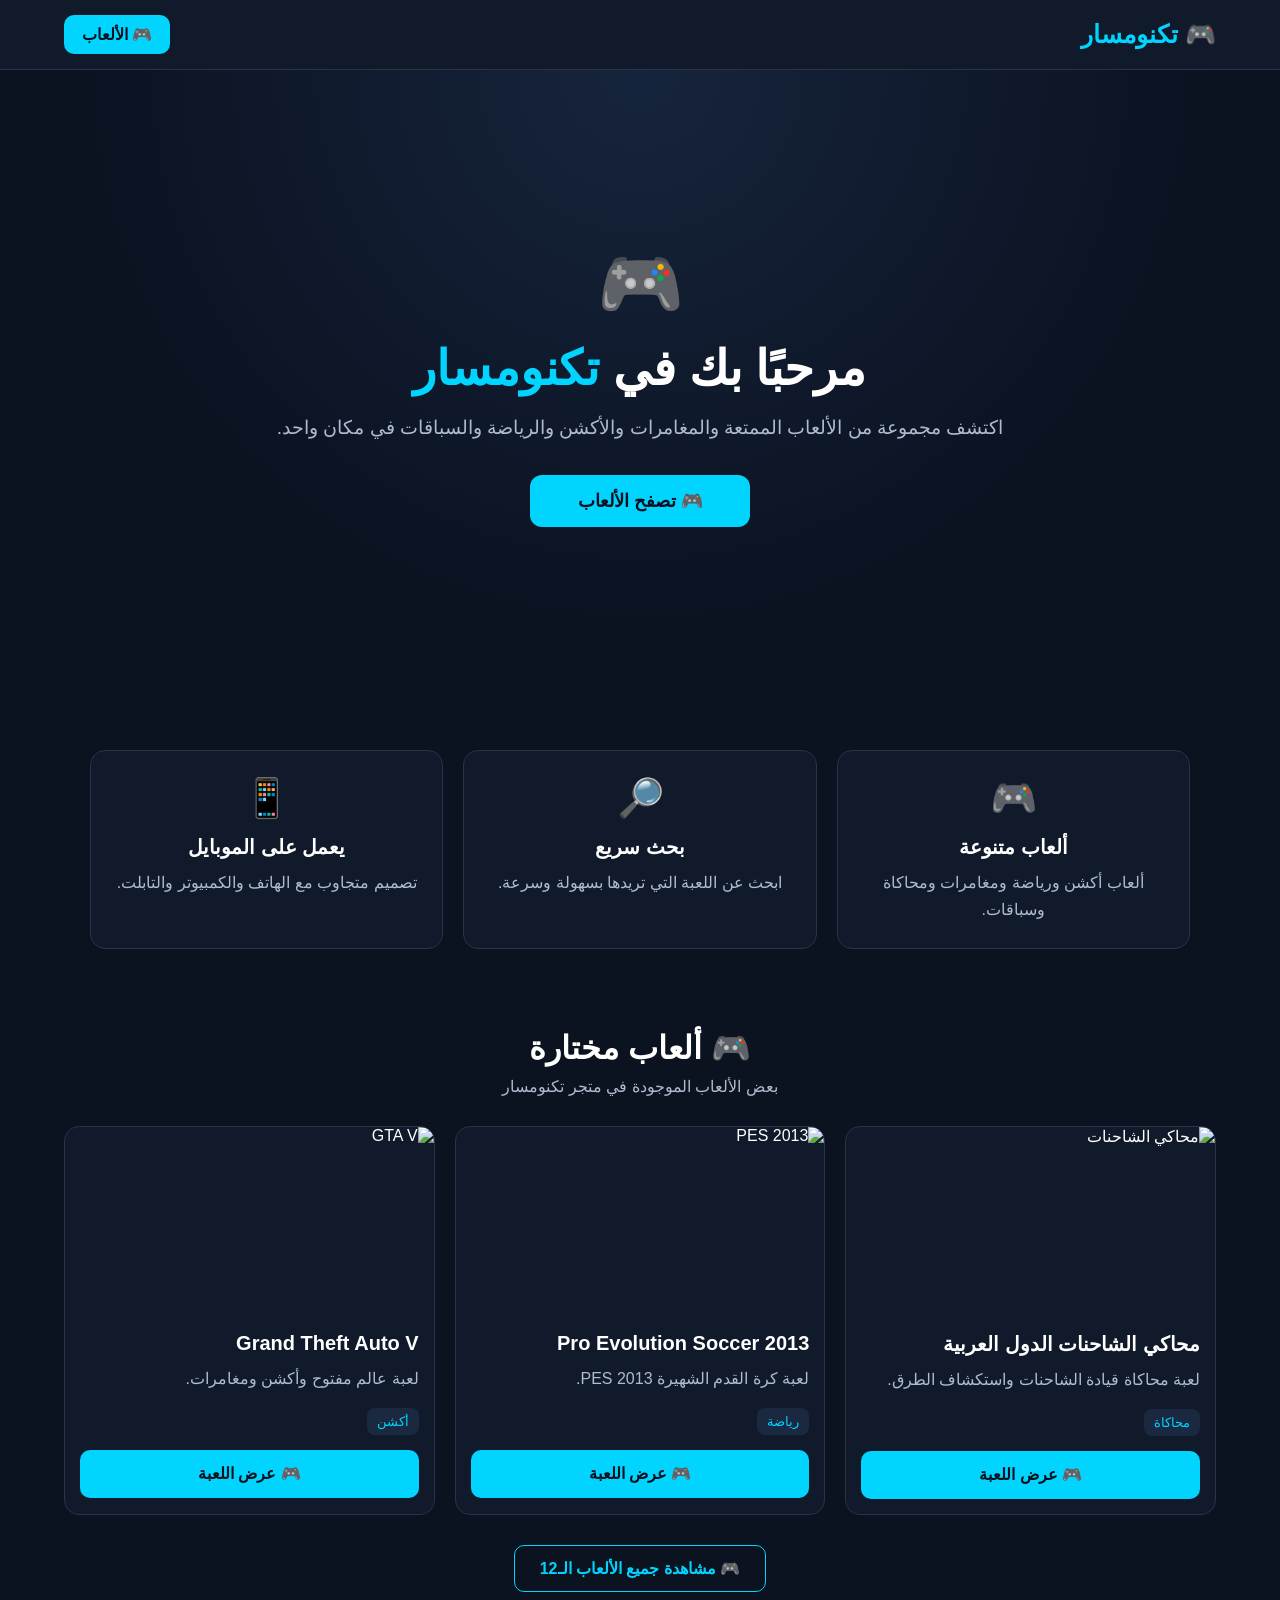
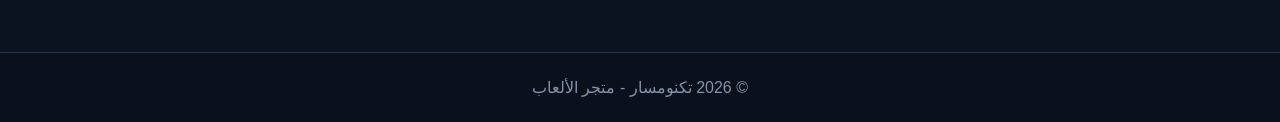
==== commit 060bdee7: "Refactor HTML structure and update styles Updated the website's HTML structure and styles, including" ====
--- a/index.html
+++ b/index.html
@@ -6,9 +6,13 @@
 
   <title>تكنومسار | متجر الألعاب</title>
 
-  <meta name="description" content="تكنومسار - متجر ألعاب عربي احترافي">
+  <meta
+    name="description"
+    content="تكنومسار - متجر الألعاب العربي"
+  >
 
   <style>
+
     * {
       box-sizing: border-box;
       margin: 0;
@@ -17,9 +21,9 @@
 
     body {
       font-family: Arial, Tahoma, sans-serif;
-      background: #0b0f17;
-      color: #fff;
-      line-height: 1.6;
+      background: #0b1220;
+      color: #ffffff;
+      min-height: 100vh;
     }
 
     a {
@@ -27,597 +31,775 @@
       color: inherit;
     }
 
-    /* الهيدر */
+    /* =========================
+       الهيدر
+    ========================= */
+
     header {
-      background: #111827;
-      border-bottom: 1px solid #263244;
+      background: #111a2b;
+      border-bottom: 1px solid #273449;
+
+      padding: 15px 5%;
+
+      display: flex;
+      align-items: center;
+      justify-content: space-between;
+
       position: sticky;
       top: 0;
       z-index: 1000;
     }
 
-    .header-inner {
-      max-width: 1200px;
-      margin: auto;
-      padding: 15px 20px;
-      display: flex;
-      align-items: center;
-      justify-content: space-between;
-      gap: 20px;
-    }
-
     .logo {
       font-size: 25px;
       font-weight: bold;
-      color: #00e5ff;
-    }
-
-    .logo span {
-      color: #fff;
-    }
-
-    .home-btn {
-      background: #00bcd4;
-      color: #061018;
-      padding: 9px 16px;
-      border-radius: 8px;
+      color: #00d4ff;
+    }
+
+    .header-btn {
+      background: #00d4ff;
+      color: #07111f;
+
+      padding: 10px 18px;
+
+      border-radius: 10px;
+
       font-weight: bold;
-    }
-
-    /* البانر */
-    .banner {
-      width: 100%;
-      max-width: 1200px;
-      margin: 20px auto;
-      padding: 0 15px;
-    }
-
-    .banner img {
-      display: block;
-      width: 100%;
-      height: 250px;
-      object-fit: cover;
-      border-radius: 15px;
-      border: 1px solid #273449;
-      box-shadow: 0 10px 35px rgba(0,0,0,.35);
-    }
-
-    /* الهيرو */
+
+      transition: 0.2s;
+    }
+
+    .header-btn:hover {
+      background: #00aacc;
+    }
+
+
+    /* =========================
+       القسم الرئيسي
+    ========================= */
+
     .hero {
-      max-width: 1200px;
-      margin: 20px auto;
-      padding: 45px 25px;
-      border-radius: 18px;
-      text-align: center;
-      background:
-        linear-gradient(rgba(4,10,20,.72), rgba(4,10,20,.88)),
-        url("https://images.unsplash.com/photo-1542751371-adc38448a05e?auto=format&fit=crop&w=1600&q=80")
-        center/cover;
-    }
-
-    .hero h1 {
-      font-size: 42px;
-      margin-bottom: 10px;
-      color: #00e5ff;
-    }
-
-    .hero p {
-      color: #d5dce8;
-      font-size: 18px;
-    }
-
-    .hero-btn {
-      display: inline-block;
-      margin-top: 20px;
-      background: #00e5ff;
-      color: #061018;
-      padding: 12px 25px;
-      border-radius: 9px;
-      font-weight: bold;
-      cursor: pointer;
-    }
-
-    /* المحتوى */
-    .container {
-      max-width: 1200px;
-      margin: auto;
-      padding: 20px;
-    }
-
-    .section-title {
+
+      min-height: 70vh;
+
       display: flex;
       align-items: center;
-      justify-content: space-between;
-      gap: 10px;
-      margin: 20px 0;
-    }
-
-    .section-title h2 {
-      color: #fff;
-    }
-
-    .count {
-      color: #00e5ff;
-    }
-
-    /* البحث */
-    .search-box {
+      justify-content: center;
+
+      text-align: center;
+
+      padding: 60px 20px;
+
+      background:
+        radial-gradient(
+          circle at top,
+          #16243d,
+          #0b1220 65%
+        );
+    }
+
+    .hero-content {
+      width: 100%;
+      max-width: 850px;
+    }
+
+    .hero-icon {
+      font-size: 70px;
+      margin-bottom: 15px;
+    }
+
+    .hero h1 {
+      font-size: 48px;
+      margin-bottom: 15px;
+
+      color: #ffffff;
+    }
+
+    .hero h1 span {
+      color: #00d4ff;
+    }
+
+    .hero p {
+      color: #aebbd0;
+
+      font-size: 19px;
+
+      line-height: 1.8;
+
+      margin-bottom: 30px;
+    }
+
+
+    /* =========================
+       زر تصفح الألعاب
+    ========================= */
+
+    .browse-btn {
+
+      display: inline-flex;
+
+      align-items: center;
+      justify-content: center;
+
+      background: #00d4ff;
+
+      color: #07111f;
+
+      padding: 15px 30px;
+
+      border-radius: 12px;
+
+      font-size: 18px;
+
+      font-weight: bold;
+
+      min-width: 220px;
+
+      transition: 0.2s;
+    }
+
+    .browse-btn:hover {
+
+      background: #00aacc;
+
+      transform: translateY(-3px);
+    }
+
+
+    /* =========================
+       المميزات
+    ========================= */
+
+    .features {
+
+      width: 90%;
+
+      max-width: 1100px;
+
+      margin: 0 auto;
+
+      padding: 50px 0;
+
+      display: grid;
+
+      grid-template-columns:
+        repeat(3, 1fr);
+
+      gap: 20px;
+    }
+
+    .feature {
+
+      background: #111a2b;
+
+      border: 1px solid #273449;
+
+      border-radius: 15px;
+
+      padding: 25px;
+
+      text-align: center;
+
+      transition: 0.2s;
+    }
+
+    .feature:hover {
+
+      border-color: #00d4ff;
+
+      transform: translateY(-3px);
+    }
+
+    .feature-icon {
+
+      font-size: 38px;
+
+      margin-bottom: 15px;
+    }
+
+    .feature h3 {
+
+      margin-bottom: 10px;
+
+      font-size: 20px;
+    }
+
+    .feature p {
+
+      color: #aebbd0;
+
+      line-height: 1.7;
+    }
+
+
+    /* =========================
+       قسم الألعاب
+    ========================= */
+
+    .games-section {
+
+      width: 90%;
+
+      max-width: 1200px;
+
+      margin: auto;
+
+      padding: 30px 0 60px;
+
+      text-align: center;
+    }
+
+    .games-section h2 {
+
+      font-size: 32px;
+
+      margin-bottom: 10px;
+    }
+
+    .games-section > p {
+
+      color: #aebbd0;
+
+      margin-bottom: 30px;
+    }
+
+
+    /* =========================
+       كروت الألعاب
+    ========================= */
+
+    .games-grid {
+
+      display: grid;
+
+      grid-template-columns:
+        repeat(3, 1fr);
+
+      gap: 20px;
+
+      text-align: right;
+    }
+
+    .game-card {
+
+      background: #111a2b;
+
+      border: 1px solid #273449;
+
+      border-radius: 15px;
+
+      overflow: hidden;
+
+      transition: 0.2s;
+    }
+
+    .game-card:hover {
+
+      border-color: #00d4ff;
+
+      transform: translateY(-3px);
+    }
+
+    .game-image {
+
+      width: 100%;
+
+      height: 190px;
+
+      object-fit: cover;
+
+      display: block;
+    }
+
+    .game-info {
+
+      padding: 15px;
+    }
+
+    .game-info h3 {
+
+      font-size: 20px;
+
+      margin-bottom: 10px;
+    }
+
+    .game-info p {
+
+      color: #aebbd0;
+
+      line-height: 1.7;
+
+      margin-bottom: 15px;
+    }
+
+    .game-category {
+
+      display: inline-block;
+
+      background: #1b2940;
+
+      color: #00d4ff;
+
+      padding: 6px 10px;
+
+      border-radius: 8px;
+
+      font-size: 13px;
+
+      margin-bottom: 15px;
+    }
+
+    .download-btn {
+
       display: flex;
-      gap: 10px;
-      margin-bottom: 20px;
-    }
-
-    .search-box input {
+
+      align-items: center;
+
+      justify-content: center;
+
       width: 100%;
-      padding: 14px;
-      border: 1px solid #29364a;
+
+      height: 48px;
+
+      background: #00d4ff;
+
+      color: #07111f;
+
       border-radius: 10px;
-      outline: none;
-      background: #111827;
-      color: #fff;
-      font-size: 16px;
-    }
-
-    .search-box input:focus {
-      border-color: #00e5ff;
-    }
-
-    /* التصنيفات */
-    .categories {
-      display: flex;
-      flex-wrap: wrap;
-      gap: 10px;
-      margin-bottom: 25px;
-    }
-
-    .category {
-      border: 1px solid #2a394e;
-      background: #111827;
-      color: #fff;
-      padding: 9px 17px;
-      border-radius: 20px;
-      cursor: pointer;
-    }
-
-    .category.active,
-    .category:hover {
-      background: #00e5ff;
-      color: #061018;
-      border-color: #00e5ff;
-    }
-
-    /* الألعاب */
-    .games-grid {
-      display: grid;
-      grid-template-columns: repeat(3, 1fr);
-      gap: 20px;
-    }
-
-    .game-card {
-      background: #111827;
-      border: 1px solid #253247;
-      border-radius: 15px;
-      overflow: hidden;
-      transition: .25s;
-    }
-
-    .game-card:hover {
-      transform: translateY(-5px);
-      border-color: #00e5ff;
-      box-shadow: 0 12px 30px rgba(0,0,0,.35);
-    }
-
-    .game-image {
-      width: 100%;
-      height: 180px;
-      object-fit: cover;
-      display: block;
-      background: #202938;
-    }
-
-    .game-info {
-      padding: 15px;
-    }
-
-    .game-info h3 {
-      font-size: 18px;
-      margin-bottom: 8px;
-    }
-
-    .rating {
-      color: #ffd54a;
-      margin-bottom: 8px;
-    }
-
-    .game-category {
-      display: inline-block;
-      background: #1c293b;
-      color: #9eefff;
-      padding: 4px 9px;
-      border-radius: 6px;
-      font-size: 12px;
-      margin-bottom: 12px;
-    }
-
-    .download-btn {
-      display: block;
-      width: 100%;
+
+      font-weight: bold;
+
+      transition: 0.2s;
+    }
+
+    .download-btn:hover {
+
+      background: #00aacc;
+    }
+
+
+    /* =========================
+       زر جميع الألعاب
+    ========================= */
+
+    .all-games-btn {
+
+      display: inline-flex;
+
+      align-items: center;
+
+      justify-content: center;
+
+      margin-top: 30px;
+
+      padding: 13px 25px;
+
+      border: 1px solid #00d4ff;
+
+      border-radius: 10px;
+
+      color: #00d4ff;
+
+      font-weight: bold;
+
+      transition: 0.2s;
+    }
+
+    .all-games-btn:hover {
+
+      background: #00d4ff;
+
+      color: #07111f;
+    }
+
+
+    /* =========================
+       الفوتر
+    ========================= */
+
+    footer {
+
+      border-top: 1px solid #273449;
+
+      background: #0a101c;
+
+      color: #8492a8;
+
       text-align: center;
-      background: #00e5ff;
-      color: #061018;
-      padding: 10px;
-      border-radius: 8px;
-      font-weight: bold;
-      cursor: pointer;
-    }
-
-    .download-btn:hover {
-      background: #55efff;
-    }
-
-    .no-results {
-      display: none;
-      text-align: center;
-      padding: 40px;
-      color: #aab5c5;
-    }
-
-    /* الفوتر */
-    footer {
-      margin-top: 50px;
-      background: #080c13;
-      border-top: 1px solid #253247;
-      padding: 30px 20px;
-      text-align: center;
-      color: #9aa7b8;
-    }
-
-    footer strong {
-      color: #00e5ff;
-    }
-
-    /* الموبايل */
-    @media (max-width: 850px) {
+
+      padding: 25px;
+    }
+
+
+    /* =========================
+       التابلت
+    ========================= */
+
+    @media (max-width: 900px) {
+
       .games-grid {
-        grid-template-columns: repeat(2, 1fr);
+
+        grid-template-columns:
+          repeat(2, 1fr);
+      }
+
+      .features {
+
+        grid-template-columns:
+          repeat(2, 1fr);
       }
 
       .hero h1 {
+
+        font-size: 40px;
+      }
+    }
+
+
+    /* =========================
+       الموبايل
+    ========================= */
+
+    @media (max-width: 600px) {
+
+      header {
+
+        padding: 12px 15px;
+      }
+
+      .logo {
+
+        font-size: 20px;
+      }
+
+      .header-btn {
+
+        padding: 8px 12px;
+
+        font-size: 14px;
+      }
+
+      .hero {
+
+        min-height: 65vh;
+
+        padding: 50px 15px;
+      }
+
+      .hero-icon {
+
+        font-size: 55px;
+      }
+
+      .hero h1 {
+
         font-size: 32px;
       }
 
-      .banner img {
-        height: 200px;
-      }
-    }
-
-    @media (max-width: 550px) {
+      .hero p {
+
+        font-size: 16px;
+      }
+
+      .features {
+
+        grid-template-columns: 1fr;
+
+        width: 92%;
+      }
+
       .games-grid {
+
         grid-template-columns: 1fr;
-      }
-
-      .header-inner {
-        padding: 12px 15px;
-      }
-
-      .logo {
-        font-size: 21px;
-      }
-
-      .hero {
-        margin: 15px;
-        padding: 35px 15px;
-      }
-
-      .banner {
-        margin: 15px auto;
-      }
-
-      .banner img {
-        height: 160px;
-      }
-    }
+
+      }
+
+      .games-section {
+
+        width: 92%;
+      }
+
+    }
+
   </style>
 </head>
 
+
 <body>
 
-  <!-- الهيدر -->
+
+  <!-- =========================
+       الهيدر
+  ========================= -->
+
   <header>
-    <div class="header-inner">
-      <div class="logo">🎮 تكنومسار <span>| متجر الألعاب</span></div>
-      <a href="#" class="home-btn">الرئيسية</a>
+
+    <div class="logo">
+      🎮 تكنومسار
     </div>
+
+    <a
+      href="games/games.html"
+      class="header-btn">
+      🎮 الألعاب
+    </a>
+
   </header>
 
-  <!-- البانر يظهر مباشرة من الخارج -->
-  <div class="banner">
-    <img src="images/banner.jpg" alt="تكنومسار - متجر الألعاب">
-  </div>
-
-  <!-- الواجهة الرئيسية -->
+
+
+  <!-- =========================
+       البانر الرئيسي
+  ========================= -->
+
   <section class="hero">
-    <h1>🎮 تكنومسار</h1>
-    <p>متجر الألعاب العربي — اكتشف ألعابك المفضلة وحمّلها بسهولة</p>
-
-    <button class="hero-btn" onclick="scrollToGames()">
-      تصفح الألعاب
-    </button>
+
+    <div class="hero-content">
+
+      <div class="hero-icon">
+        🎮
+      </div>
+
+      <h1>
+        مرحبًا بك في
+        <span>تكنومسار</span>
+      </h1>
+
+      <p>
+        اكتشف مجموعة من الألعاب الممتعة
+        والمغامرات والأكشن والرياضة والسباقات
+        في مكان واحد.
+      </p>
+
+      <a
+        href="games/games.html"
+        class="browse-btn">
+        🎮 تصفح الألعاب
+      </a>
+
+    </div>
+
   </section>
 
-  <!-- الألعاب -->
-  <main class="container" id="games">
-
-    <div class="section-title">
-      <h2>🎮 الألعاب</h2>
-      <div class="count">الألعاب: <span id="gameCount">5</span></div>
+
+
+  <!-- =========================
+       المميزات
+  ========================= -->
+
+  <section class="features">
+
+    <div class="feature">
+
+      <div class="feature-icon">
+        🎮
+      </div>
+
+      <h3>
+        ألعاب متنوعة
+      </h3>
+
+      <p>
+        ألعاب أكشن ورياضة ومغامرات
+        ومحاكاة وسباقات.
+      </p>
+
     </div>
 
-    <!-- البحث -->
-    <div class="search-box">
-      <input
-        type="text"
-        id="searchInput"
-        placeholder="🔎 ابحث عن لعبة..."
-        oninput="applyFilters()"
-      >
+
+    <div class="feature">
+
+      <div class="feature-icon">
+        🔎
+      </div>
+
+      <h3>
+        بحث سريع
+      </h3>
+
+      <p>
+        ابحث عن اللعبة التي تريدها
+        بسهولة وسرعة.
+      </p>
+
     </div>
 
-    <!-- التصنيفات -->
-    <div class="categories">
-      <button class="category active" onclick="setCategory('all', this)">
-        الكل
-      </button>
-
-      <button class="category" onclick="setCategory('action', this)">
-        أكشن
-      </button>
-
-      <button class="category" onclick="setCategory('sport', this)">
-        رياضة
-      </button>
-
-      <button class="category" onclick="setCategory('adventure', this)">
-        مغامرات
-      </button>
-
-      <button class="category" onclick="setCategory('racing', this)">
-        سباقات
-      </button>
+
+    <div class="feature">
+
+      <div class="feature-icon">
+        📱
+      </div>
+
+      <h3>
+        يعمل على الموبايل
+      </h3>
+
+      <p>
+        تصميم متجاوب مع الهاتف
+        والكمبيوتر والتابلت.
+      </p>
+
     </div>
 
-    <!-- شبكة الألعاب -->
-    <div class="games-grid" id="gamesGrid">
-
-      <!-- 1 -->
-      <article class="game-card" data-category="racing" data-name="محاكي الشاحنات الدول العربية">
+  </section>
+
+
+
+  <!-- =========================
+       ألعاب مختارة
+  ========================= -->
+
+  <section class="games-section">
+
+    <h2>
+      🎮 ألعاب مختارة
+    </h2>
+
+    <p>
+      بعض الألعاب الموجودة في متجر تكنومسار
+    </p>
+
+
+    <div class="games-grid">
+
+
+      <!-- لعبة 1 -->
+
+      <article class="game-card">
+
         <img
           class="game-image"
           src="https://raw.githubusercontent.com/Mohamed-tool-grafix/technomasar/main/images.jpeg"
-          alt="محاكي الشاحنات الدول العربية"
-          loading="lazy"
+          alt="محاكي الشاحنات"
         >
 
         <div class="game-info">
-          <h3>محاكي الشاحنات الدول العربية</h3>
-
-          <div class="rating">★★★★★ 4.8</div>
-
-          <span class="game-category">سباقات</span>
+
+          <h3>
+            محاكي الشاحنات الدول العربية
+          </h3>
+
+          <p>
+            لعبة محاكاة قيادة الشاحنات
+            واستكشاف الطرق.
+          </p>
+
+          <span class="game-category">
+            محاكاة
+          </span>
 
           <a
             class="download-btn"
-            href="https://c.go4techno.com/abokreeem-833"
-            target="_blank"
-            rel="noopener"
-          >
-            ⬇️ تحميل اللعبة
+            href="games/games.html">
+            🎮 عرض اللعبة
           </a>
+
         </div>
+
       </article>
 
-      <!-- 2 -->
-      <article class="game-card" data-category="sport" data-name="Pro Evolution Soccer 2013">
+
+
+      <!-- لعبة 2 -->
+
+      <article class="game-card">
+
         <img
           class="game-image"
           src="https://raw.githubusercontent.com/Mohamed-tool-grafix/technomasar/main/file_00000000a93c820aba7a6e700e553412.png"
-          alt="Pro Evolution Soccer 2013"
-          loading="lazy"
+          alt="PES 2013"
         >
 
         <div class="game-info">
-          <h3>Pro Evolution Soccer 2013</h3>
-
-          <div class="rating">★★★★★ 4.8</div>
-
-          <span class="game-category">رياضة</span>
+
+          <h3>
+            Pro Evolution Soccer 2013
+          </h3>
+
+          <p>
+            لعبة كرة القدم الشهيرة
+            PES 2013.
+          </p>
+
+          <span class="game-category">
+            رياضة
+          </span>
 
           <a
             class="download-btn"
-            href="https://youssefsayed2003.blogspot.com/2025/03/2013.html"
-            target="_blank"
-            rel="noopener"
-          >
-            ⬇️ تحميل اللعبة
+            href="games/games.html">
+            🎮 عرض اللعبة
           </a>
+
         </div>
+
       </article>
 
-      <!-- 3 -->
-      <article class="game-card" data-category="action" data-name="Grand Theft Auto V">
+
+
+      <!-- لعبة 3 -->
+
+      <article class="game-card">
+
         <img
           class="game-image"
           src="https://cdn.cloudflare.steamstatic.com/steam/apps/271590/header.jpg"
-          alt="Grand Theft Auto V"
-          loading="lazy"
+          alt="GTA V"
         >
 
         <div class="game-info">
-          <h3>Grand Theft Auto V</h3>
-
-          <div class="rating">★★★★★ 4.9</div>
-
-          <span class="game-category">أكشن</span>
+
+          <h3>
+            Grand Theft Auto V
+          </h3>
+
+          <p>
+            لعبة عالم مفتوح وأكشن
+            ومغامرات.
+          </p>
+
+          <span class="game-category">
+            أكشن
+          </span>
 
           <a
             class="download-btn"
-            href="https://uptogames.net/download-grand-theft-auto-v-free/"
-            target="_blank"
-            rel="noopener"
-          >
-            ⬇️ تحميل اللعبة
+            href="games/games.html">
+            🎮 عرض اللعبة
           </a>
+
         </div>
+
       </article>
 
-      <!-- 4 -->
-      <article class="game-card" data-category="adventure" data-name="Minecraft">
-        <img
-          class="game-image"
-          src="https://cdn.cloudflare.steamstatic.com/steam/apps/1672970/header.jpg"
-          alt="Minecraft"
-          loading="lazy"
-        >
-
-        <div class="game-info">
-          <h3>Minecraft</h3>
-
-          <div class="rating">★★★★★ 4.9</div>
-
-          <span class="game-category">مغامرات</span>
-
-          <a
-            class="download-btn"
-            href="https://www.mediafire.com/file/vjxqehwjsnyp3mo/MCPE-Patched-1.21.100.apk/file"
-            target="_blank"
-            rel="noopener"
-          >
-            ⬇️ تحميل اللعبة
-          </a>
-        </div>
-      </article>
-
-      <!-- 5 -->
-      <article class="game-card" data-category="sport" data-name="FIFA 14">
-        <img
-          class="game-image"
-          src="https://raw.githubusercontent.com/Mohamed-tool-grafix/technomasar/main/images%20(1).jpeg"
-          alt="FIFA 14"
-          loading="lazy"
-        >
-
-        <div class="game-info">
-          <h3>FIFA 14</h3>
-
-          <div class="rating">★★★★★ 4.7</div>
-
-          <span class="game-category">رياضة</span>
-
-          <a
-            class="download-btn"
-            href="https://uptogames.net/download-fifa-14-for-pc/"
-            target="_blank"
-            rel="noopener"
-          >
-            ⬇️ تحميل اللعبة
-          </a>
-        </div>
-      </article>
-
     </div>
 
-    <div class="no-results" id="noResults">
-      لا توجد ألعاب مطابقة للبحث.
-    </div>
-
-  </main>
-
-  <!-- الفوتر -->
+
+    <!-- جميع الألعاب -->
+
+    <a
+      href="games/games.html"
+      class="all-games-btn">
+
+      🎮 مشاهدة جميع الألعاب الـ12
+
+    </a>
+
+  </section>
+
+
+
+  <!-- =========================
+       الفوتر
+  ========================= -->
+
   <footer>
-    <p>
-      <strong>🎮 تكنومسار</strong> — متجر الألعاب
-    </p>
-
-    <p>
-      © 2026 تكنومسار — تصميم وتطوير: محمد حامد
-    </p>
+
+    © 2026 تكنومسار - متجر الألعاب
+
   </footer>
 
-  <script>
-
-    let currentCategory = "all";
-
-    /* النزول لقسم الألعاب */
-    function scrollToGames() {
-      document.getElementById("games").scrollIntoView({
-        behavior: "smooth"
-      });
-    }
-
-    /* اختيار التصنيف */
-    function setCategory(category, button) {
-
-      currentCategory = category;
-
-      document.querySelectorAll(".category").forEach(function(btn) {
-        btn.classList.remove("active");
-      });
-
-      button.classList.add("active");
-
-      applyFilters();
-    }
-
-    /* البحث والتصفية */
-    function applyFilters() {
-
-      const search =
-        document.getElementById("searchInput")
-        .value
-        .toLowerCase()
-        .trim();
-
-      const cards =
-        document.querySelectorAll(".game-card");
-
-      let visible = 0;
-
-      cards.forEach(function(card) {
-
-        const name =
-          card.dataset.name.toLowerCase();
-
-        const category =
-          card.dataset.category;
-
-        const matchesSearch =
-          name.includes(search);
-
-        const matchesCategory =
-          currentCategory === "all" ||
-          category === currentCategory;
-
-        if (matchesSearch && matchesCategory) {
-          card.style.display = "";
-          visible++;
-        } else {
-          card.style.display = "none";
-        }
-
-      });
-
-      document.getElementById("gameCount").textContent = visible;
-
-      document.getElementById("noResults").style.display =
-        visible === 0 ? "block" : "none";
-    }
-
-    /* تحديث العدد عند فتح الموقع */
-    document.addEventListener("DOMContentLoaded", function() {
-      applyFilters();
-    });
-
-  </script>
 
 </body>
 </html>
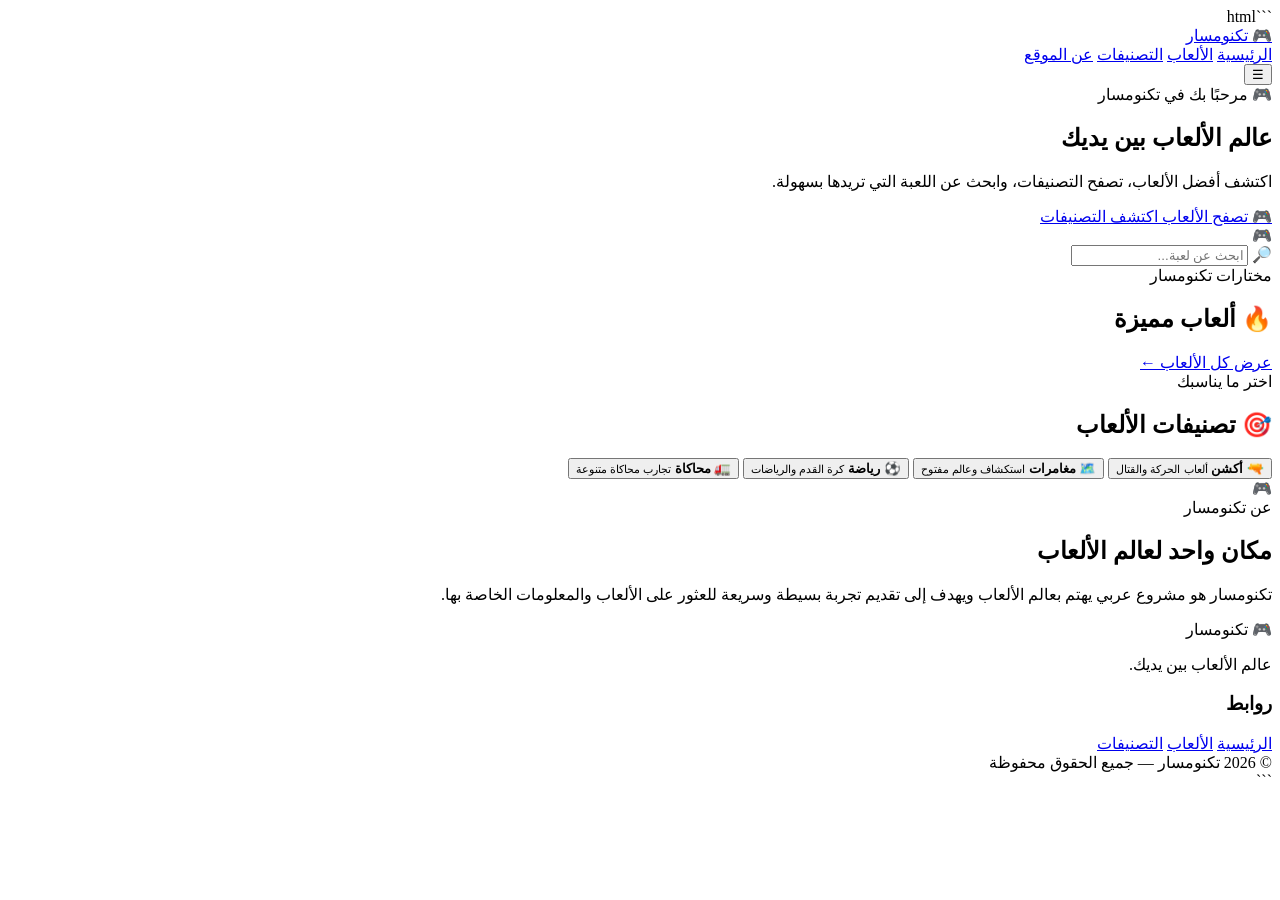
==== commit 24557bcd: "Update index.html" ====
--- a/index.html
+++ b/index.html
@@ -1,805 +1,270 @@
+```html
 <!DOCTYPE html>
 <html lang="ar" dir="rtl">
 <head>
-  <meta charset="UTF-8">
-  <meta name="viewport" content="width=device-width, initial-scale=1.0">
-
-  <title>تكنومسار | متجر الألعاب</title>
-
-  <meta
-    name="description"
-    content="تكنومسار - متجر الألعاب العربي"
-  >
-
-  <style>
-
-    * {
-      box-sizing: border-box;
-      margin: 0;
-      padding: 0;
-    }
-
-    body {
-      font-family: Arial, Tahoma, sans-serif;
-      background: #0b1220;
-      color: #ffffff;
-      min-height: 100vh;
-    }
-
-    a {
-      text-decoration: none;
-      color: inherit;
-    }
-
-    /* =========================
-       الهيدر
-    ========================= */
-
-    header {
-      background: #111a2b;
-      border-bottom: 1px solid #273449;
-
-      padding: 15px 5%;
-
-      display: flex;
-      align-items: center;
-      justify-content: space-between;
-
-      position: sticky;
-      top: 0;
-      z-index: 1000;
-    }
-
-    .logo {
-      font-size: 25px;
-      font-weight: bold;
-      color: #00d4ff;
-    }
-
-    .header-btn {
-      background: #00d4ff;
-      color: #07111f;
-
-      padding: 10px 18px;
-
-      border-radius: 10px;
-
-      font-weight: bold;
-
-      transition: 0.2s;
-    }
-
-    .header-btn:hover {
-      background: #00aacc;
-    }
-
-
-    /* =========================
-       القسم الرئيسي
-    ========================= */
-
-    .hero {
-
-      min-height: 70vh;
-
-      display: flex;
-      align-items: center;
-      justify-content: center;
-
-      text-align: center;
-
-      padding: 60px 20px;
-
-      background:
-        radial-gradient(
-          circle at top,
-          #16243d,
-          #0b1220 65%
-        );
-    }
-
-    .hero-content {
-      width: 100%;
-      max-width: 850px;
-    }
-
-    .hero-icon {
-      font-size: 70px;
-      margin-bottom: 15px;
-    }
-
-    .hero h1 {
-      font-size: 48px;
-      margin-bottom: 15px;
-
-      color: #ffffff;
-    }
-
-    .hero h1 span {
-      color: #00d4ff;
-    }
-
-    .hero p {
-      color: #aebbd0;
-
-      font-size: 19px;
-
-      line-height: 1.8;
-
-      margin-bottom: 30px;
-    }
-
-
-    /* =========================
-       زر تصفح الألعاب
-    ========================= */
-
-    .browse-btn {
-
-      display: inline-flex;
-
-      align-items: center;
-      justify-content: center;
-
-      background: #00d4ff;
-
-      color: #07111f;
-
-      padding: 15px 30px;
-
-      border-radius: 12px;
-
-      font-size: 18px;
-
-      font-weight: bold;
-
-      min-width: 220px;
-
-      transition: 0.2s;
-    }
-
-    .browse-btn:hover {
-
-      background: #00aacc;
-
-      transform: translateY(-3px);
-    }
-
-
-    /* =========================
-       المميزات
-    ========================= */
-
-    .features {
-
-      width: 90%;
-
-      max-width: 1100px;
-
-      margin: 0 auto;
-
-      padding: 50px 0;
-
-      display: grid;
-
-      grid-template-columns:
-        repeat(3, 1fr);
-
-      gap: 20px;
-    }
-
-    .feature {
-
-      background: #111a2b;
-
-      border: 1px solid #273449;
-
-      border-radius: 15px;
-
-      padding: 25px;
-
-      text-align: center;
-
-      transition: 0.2s;
-    }
-
-    .feature:hover {
-
-      border-color: #00d4ff;
-
-      transform: translateY(-3px);
-    }
-
-    .feature-icon {
-
-      font-size: 38px;
-
-      margin-bottom: 15px;
-    }
-
-    .feature h3 {
-
-      margin-bottom: 10px;
-
-      font-size: 20px;
-    }
-
-    .feature p {
-
-      color: #aebbd0;
-
-      line-height: 1.7;
-    }
-
-
-    /* =========================
-       قسم الألعاب
-    ========================= */
-
-    .games-section {
-
-      width: 90%;
-
-      max-width: 1200px;
-
-      margin: auto;
-
-      padding: 30px 0 60px;
-
-      text-align: center;
-    }
-
-    .games-section h2 {
-
-      font-size: 32px;
-
-      margin-bottom: 10px;
-    }
-
-    .games-section > p {
-
-      color: #aebbd0;
-
-      margin-bottom: 30px;
-    }
-
-
-    /* =========================
-       كروت الألعاب
-    ========================= */
-
-    .games-grid {
-
-      display: grid;
-
-      grid-template-columns:
-        repeat(3, 1fr);
-
-      gap: 20px;
-
-      text-align: right;
-    }
-
-    .game-card {
-
-      background: #111a2b;
-
-      border: 1px solid #273449;
-
-      border-radius: 15px;
-
-      overflow: hidden;
-
-      transition: 0.2s;
-    }
-
-    .game-card:hover {
-
-      border-color: #00d4ff;
-
-      transform: translateY(-3px);
-    }
-
-    .game-image {
-
-      width: 100%;
-
-      height: 190px;
-
-      object-fit: cover;
-
-      display: block;
-    }
-
-    .game-info {
-
-      padding: 15px;
-    }
-
-    .game-info h3 {
-
-      font-size: 20px;
-
-      margin-bottom: 10px;
-    }
-
-    .game-info p {
-
-      color: #aebbd0;
-
-      line-height: 1.7;
-
-      margin-bottom: 15px;
-    }
-
-    .game-category {
-
-      display: inline-block;
-
-      background: #1b2940;
-
-      color: #00d4ff;
-
-      padding: 6px 10px;
-
-      border-radius: 8px;
-
-      font-size: 13px;
-
-      margin-bottom: 15px;
-    }
-
-    .download-btn {
-
-      display: flex;
-
-      align-items: center;
-
-      justify-content: center;
-
-      width: 100%;
-
-      height: 48px;
-
-      background: #00d4ff;
-
-      color: #07111f;
-
-      border-radius: 10px;
-
-      font-weight: bold;
-
-      transition: 0.2s;
-    }
-
-    .download-btn:hover {
-
-      background: #00aacc;
-    }
-
-
-    /* =========================
-       زر جميع الألعاب
-    ========================= */
-
-    .all-games-btn {
-
-      display: inline-flex;
-
-      align-items: center;
-
-      justify-content: center;
-
-      margin-top: 30px;
-
-      padding: 13px 25px;
-
-      border: 1px solid #00d4ff;
-
-      border-radius: 10px;
-
-      color: #00d4ff;
-
-      font-weight: bold;
-
-      transition: 0.2s;
-    }
-
-    .all-games-btn:hover {
-
-      background: #00d4ff;
-
-      color: #07111f;
-    }
-
-
-    /* =========================
-       الفوتر
-    ========================= */
-
-    footer {
-
-      border-top: 1px solid #273449;
-
-      background: #0a101c;
-
-      color: #8492a8;
-
-      text-align: center;
-
-      padding: 25px;
-    }
-
-
-    /* =========================
-       التابلت
-    ========================= */
-
-    @media (max-width: 900px) {
-
-      .games-grid {
-
-        grid-template-columns:
-          repeat(2, 1fr);
-      }
-
-      .features {
-
-        grid-template-columns:
-          repeat(2, 1fr);
-      }
-
-      .hero h1 {
-
-        font-size: 40px;
-      }
-    }
-
-
-    /* =========================
-       الموبايل
-    ========================= */
-
-    @media (max-width: 600px) {
-
-      header {
-
-        padding: 12px 15px;
-      }
-
-      .logo {
-
-        font-size: 20px;
-      }
-
-      .header-btn {
-
-        padding: 8px 12px;
-
-        font-size: 14px;
-      }
-
-      .hero {
-
-        min-height: 65vh;
-
-        padding: 50px 15px;
-      }
-
-      .hero-icon {
-
-        font-size: 55px;
-      }
-
-      .hero h1 {
-
-        font-size: 32px;
-      }
-
-      .hero p {
-
-        font-size: 16px;
-      }
-
-      .features {
-
-        grid-template-columns: 1fr;
-
-        width: 92%;
-      }
-
-      .games-grid {
-
-        grid-template-columns: 1fr;
-
-      }
-
-      .games-section {
-
-        width: 92%;
-      }
-
-    }
-
-  </style>
+    <meta charset="UTF-8">
+    <meta name="viewport" content="width=device-width, initial-scale=1.0">
+
+    <title>تكنومسار | عالم الألعاب</title>
+
+    <meta name="description" content="تكنومسار - عالم الألعاب والتحميلات">
+
+    <link rel="stylesheet" href="style.css">
 </head>
 
-
 <body>
 
-
-  <!-- =========================
-       الهيدر
-  ========================= -->
-
-  <header>
-
-    <div class="logo">
-      🎮 تكنومسار
-    </div>
-
-    <a
-      href="games/games.html"
-      class="header-btn">
-      🎮 الألعاب
-    </a>
-
-  </header>
-
-
-
-  <!-- =========================
-       البانر الرئيسي
-  ========================= -->
-
-  <section class="hero">
-
-    <div class="hero-content">
-
-      <div class="hero-icon">
-        🎮
-      </div>
-
-      <h1>
-        مرحبًا بك في
-        <span>تكنومسار</span>
-      </h1>
-
-      <p>
-        اكتشف مجموعة من الألعاب الممتعة
-        والمغامرات والأكشن والرياضة والسباقات
-        في مكان واحد.
-      </p>
-
-      <a
-        href="games/games.html"
-        class="browse-btn">
-        🎮 تصفح الألعاب
-      </a>
-
-    </div>
-
-  </section>
-
-
-
-  <!-- =========================
-       المميزات
-  ========================= -->
-
-  <section class="features">
-
-    <div class="feature">
-
-      <div class="feature-icon">
-        🎮
-      </div>
-
-      <h3>
-        ألعاب متنوعة
-      </h3>
-
-      <p>
-        ألعاب أكشن ورياضة ومغامرات
-        ومحاكاة وسباقات.
-      </p>
-
-    </div>
-
-
-    <div class="feature">
-
-      <div class="feature-icon">
-        🔎
-      </div>
-
-      <h3>
-        بحث سريع
-      </h3>
-
-      <p>
-        ابحث عن اللعبة التي تريدها
-        بسهولة وسرعة.
-      </p>
-
-    </div>
-
-
-    <div class="feature">
-
-      <div class="feature-icon">
-        📱
-      </div>
-
-      <h3>
-        يعمل على الموبايل
-      </h3>
-
-      <p>
-        تصميم متجاوب مع الهاتف
-        والكمبيوتر والتابلت.
-      </p>
-
-    </div>
-
-  </section>
-
-
-
-  <!-- =========================
-       ألعاب مختارة
-  ========================= -->
-
-  <section class="games-section">
-
-    <h2>
-      🎮 ألعاب مختارة
-    </h2>
-
-    <p>
-      بعض الألعاب الموجودة في متجر تكنومسار
-    </p>
-
-
-    <div class="games-grid">
-
-
-      <!-- لعبة 1 -->
-
-      <article class="game-card">
-
-        <img
-          class="game-image"
-          src="https://raw.githubusercontent.com/Mohamed-tool-grafix/technomasar/main/images.jpeg"
-          alt="محاكي الشاحنات"
-        >
-
-        <div class="game-info">
-
-          <h3>
-            محاكي الشاحنات الدول العربية
-          </h3>
-
-          <p>
-            لعبة محاكاة قيادة الشاحنات
-            واستكشاف الطرق.
-          </p>
-
-          <span class="game-category">
-            محاكاة
-          </span>
-
-          <a
-            class="download-btn"
-            href="games/games.html">
-            🎮 عرض اللعبة
-          </a>
+    <!-- ================= HEADER ================= -->
+
+    <header class="header">
+
+        <div class="container nav">
+
+            <a href="index.html" class="logo">
+                <span class="logo-icon">🎮</span>
+                <span>تكنومسار</span>
+            </a>
+
+            <nav class="menu">
+                <a href="index.html" class="active">الرئيسية</a>
+                <a href="games/games.html">الألعاب</a>
+                <a href="#categories">التصنيفات</a>
+                <a href="#about">عن الموقع</a>
+            </nav>
+
+            <button class="menu-btn" id="menuBtn">
+                ☰
+            </button>
 
         </div>
 
-      </article>
-
-
-
-      <!-- لعبة 2 -->
-
-      <article class="game-card">
-
-        <img
-          class="game-image"
-          src="https://raw.githubusercontent.com/Mohamed-tool-grafix/technomasar/main/file_00000000a93c820aba7a6e700e553412.png"
-          alt="PES 2013"
-        >
-
-        <div class="game-info">
-
-          <h3>
-            Pro Evolution Soccer 2013
-          </h3>
-
-          <p>
-            لعبة كرة القدم الشهيرة
-            PES 2013.
-          </p>
-
-          <span class="game-category">
-            رياضة
-          </span>
-
-          <a
-            class="download-btn"
-            href="games/games.html">
-            🎮 عرض اللعبة
-          </a>
+    </header>
+
+
+    <!-- ================= HERO ================= -->
+
+    <main>
+
+        <section class="hero">
+
+            <div class="container hero-content">
+
+                <div class="hero-text">
+
+                    <div class="badge">
+                        🎮 مرحبًا بك في تكنومسار
+                    </div>
+
+                    <h1>
+                        عالم الألعاب
+                        <span>بين يديك</span>
+                    </h1>
+
+                    <p>
+                        اكتشف أفضل الألعاب، تصفح التصنيفات،
+                        وابحث عن اللعبة التي تريدها بسهولة.
+                    </p>
+
+                    <div class="hero-buttons">
+
+                        <a href="games/games.html" class="primary-btn">
+                            🎮 تصفح الألعاب
+                        </a>
+
+                        <a href="#categories" class="secondary-btn">
+                            اكتشف التصنيفات
+                        </a>
+
+                    </div>
+
+                </div>
+
+                <div class="hero-game">
+
+                    <div class="game-orbit orbit-1"></div>
+                    <div class="game-orbit orbit-2"></div>
+
+                    <div class="controller">
+                        🎮
+                    </div>
+
+                </div>
+
+            </div>
+
+        </section>
+
+
+        <!-- ================= SEARCH ================= -->
+
+        <section class="search-section">
+
+            <div class="container">
+
+                <div class="search-box">
+
+                    <span>🔎</span>
+
+                    <input
+                        type="text"
+                        id="searchInput"
+                        placeholder="ابحث عن لعبة..."
+                        autocomplete="off"
+                    >
+
+                </div>
+
+                <div id="searchResults" class="search-results"></div>
+
+            </div>
+
+        </section>
+
+
+        <!-- ================= FEATURED ================= -->
+
+        <section class="section">
+
+            <div class="container">
+
+                <div class="section-title">
+
+                    <div>
+                        <span class="small-title">مختارات تكنومسار</span>
+                        <h2>🔥 ألعاب مميزة</h2>
+                    </div>
+
+                    <a href="games/games.html">
+                        عرض كل الألعاب ←
+                    </a>
+
+                </div>
+
+                <div id="featuredGames" class="games-grid"></div>
+
+            </div>
+
+        </section>
+
+
+        <!-- ================= CATEGORIES ================= -->
+
+        <section class="section categories-section" id="categories">
+
+            <div class="container">
+
+                <div class="section-title center">
+
+                    <div>
+                        <span class="small-title">اختر ما يناسبك</span>
+                        <h2>🎯 تصنيفات الألعاب</h2>
+                    </div>
+
+                </div>
+
+                <div class="categories-grid">
+
+                    <button class="category-card" data-category="action">
+                        <span>🔫</span>
+                        <strong>أكشن</strong>
+                        <small>ألعاب الحركة والقتال</small>
+                    </button>
+
+                    <button class="category-card" data-category="adventure">
+                        <span>🗺️</span>
+                        <strong>مغامرات</strong>
+                        <small>استكشاف وعالم مفتوح</small>
+                    </button>
+
+                    <button class="category-card" data-category="sports">
+                        <span>⚽</span>
+                        <strong>رياضة</strong>
+                        <small>كرة القدم والرياضات</small>
+                    </button>
+
+                    <button class="category-card" data-category="simulation">
+                        <span>🚛</span>
+                        <strong>محاكاة</strong>
+                        <small>تجارب محاكاة متنوعة</small>
+                    </button>
+
+                </div>
+
+            </div>
+
+        </section>
+
+
+        <!-- ================= ABOUT ================= -->
+
+        <section class="about-section" id="about">
+
+            <div class="container about-content">
+
+                <div class="about-icon">
+                    🎮
+                </div>
+
+                <div>
+
+                    <span class="small-title">
+                        عن تكنومسار
+                    </span>
+
+                    <h2>
+                        مكان واحد لعالم الألعاب
+                    </h2>
+
+                    <p>
+                        تكنومسار هو مشروع عربي يهتم بعالم الألعاب
+                        ويهدف إلى تقديم تجربة بسيطة وسريعة للعثور
+                        على الألعاب والمعلومات الخاصة بها.
+                    </p>
+
+                </div>
+
+            </div>
+
+        </section>
+
+    </main>
+
+
+    <!-- ================= FOOTER ================= -->
+
+    <footer class="footer">
+
+        <div class="container footer-content">
+
+            <div>
+                <div class="footer-logo">
+                    🎮 تكنومسار
+                </div>
+
+                <p>
+                    عالم الألعاب بين يديك.
+                </p>
+            </div>
+
+            <div>
+                <h3>روابط</h3>
+
+                <a href="index.html">الرئيسية</a>
+                <a href="games/games.html">الألعاب</a>
+                <a href="#categories">التصنيفات</a>
+            </div>
 
         </div>
 
-      </article>
-
-
-
-      <!-- لعبة 3 -->
-
-      <article class="game-card">
-
-        <img
-          class="game-image"
-          src="https://cdn.cloudflare.steamstatic.com/steam/apps/271590/header.jpg"
-          alt="GTA V"
-        >
-
-        <div class="game-info">
-
-          <h3>
-            Grand Theft Auto V
-          </h3>
-
-          <p>
-            لعبة عالم مفتوح وأكشن
-            ومغامرات.
-          </p>
-
-          <span class="game-category">
-            أكشن
-          </span>
-
-          <a
-            class="download-btn"
-            href="games/games.html">
-            🎮 عرض اللعبة
-          </a>
-
+        <div class="copyright">
+            © 2026 تكنومسار — جميع الحقوق محفوظة
         </div>
 
-      </article>
-
-    </div>
-
-
-    <!-- جميع الألعاب -->
-
-    <a
-      href="games/games.html"
-      class="all-games-btn">
-
-      🎮 مشاهدة جميع الألعاب الـ12
-
-    </a>
-
-  </section>
-
-
-
-  <!-- =========================
-       الفوتر
-  ========================= -->
-
-  <footer>
-
-    © 2026 تكنومسار - متجر الألعاب
-
-  </footer>
-
+    </footer>
+
+
+    <script src="script.js"></script>
 
 </body>
 </html>
+```
